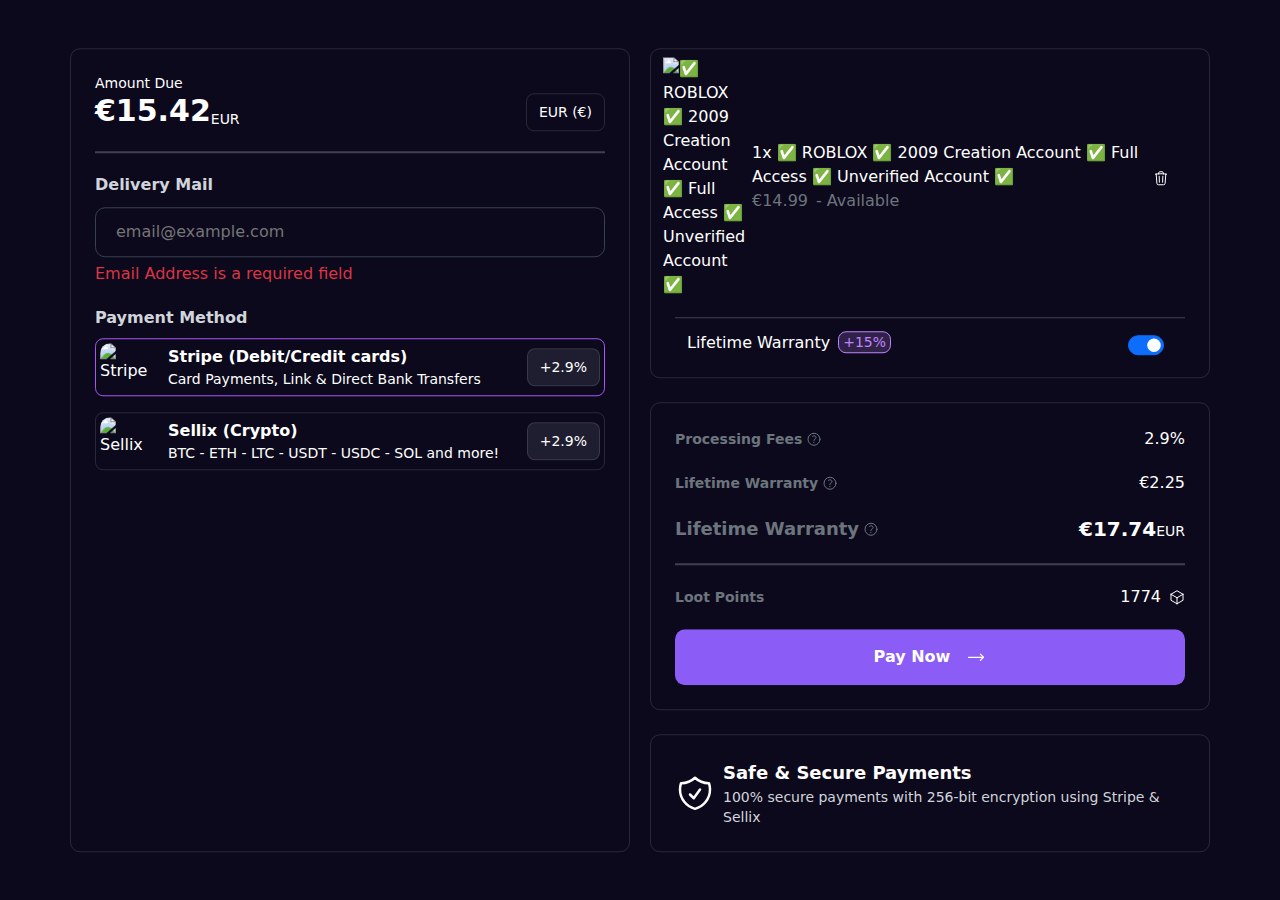
==== checkout.html @ 3decb393 "checkout page" ====
<!DOCTYPE html>
<html lang="en">
  <head>
    <meta charset="UTF-8">
    <meta name="viewport" content="width=device-width, initial-scale=1.0">
    <title>Checkout</title>
    <link href="https://cdn.jsdelivr.net/npm/bootstrap@5.3.3/dist/css/bootstrap.min.css" rel="stylesheet" integrity="sha384-QWTKZyjpPEjISv5WaRU9OFeRpok6YctnYmDr5pNlyT2bRjXh0JMhjY6hW+ALEwIH" crossorigin="anonymous">
    <script src="https://cdn.jsdelivr.net/npm/bootstrap@5.3.3/dist/js/bootstrap.bundle.min.js" integrity="sha384-YvpcrYf0tY3lHB60NNkmXc5s9fDVZLESaAA55NDzOxhy9GkcIdslK1eN7N6jIeHz" crossorigin="anonymous"></script>
    <script src="https://cdnjs.cloudflare.com/ajax/libs/iconify/2.0.0/iconify.min.js" integrity="sha512-lYMiwcB608+RcqJmP93CMe7b4i9G9QK1RbixsNu4PzMRJMsqr/bUrkXUuFzCNsRUo3IXNUr5hz98lINURv5CNA==" crossorigin="anonymous" referrerpolicy="no-referrer"></script>
    <link rel="stylesheet" href="./styles/common.css"></head>
    <link rel="stylesheet" href="./styles/checkout.css"></head>
  </head>
  <body>
    <div class="checkout-page container">
        <div class="row gap-5">
            <div class="col d-flex">
                <div class="row gap-5 checkout-box flex-column">
                    <div class="col-12">
                     <p class="text-sm">Amount Due</p>
                     <div class="price d-flex justify-content-between">
                        <div class="d-flex text-3xl font-semibold"> <p>€15.42</p>
                         <span class="text-sm pb-0.5 align-content-end font-weight-300">EUR</span></div>
                         <div class="currency text-sm">
                             EUR (€) 
                         </div>
                     </div>
                    </div>
                     <div class="col-12">
                         <p class="line"></p>
                     </div>
                     <div class="col-12">
                         <label for="" class="text-base font-semibold text-gray-300">
                             Delivery Mail
                         </label>
                         <input type="email" class="form-input" placeholder="email@example.com">
                         <div class="text-danger">Email Address is a required field</div>
                     </div>
                     <div class="col-12 payment-form">
                        <label for="" class="text-base font-semibold text-gray-300">Payment Method</label>
                        <label for="stripe" class="cursor-pointer w-100">
                           <input type="radio" name="payment-box-radio" id="stripe" hidden checked="checked" >
                           <div class="payment-box  d-flex align-items-center justify-content-between">
                              <div class="d-flex gap-5">
                                  <img alt="Stripe" data-nuxt-img="" srcset="https://images.1v9.gg/stripe_payments.webp 1x, https://images.1v9.gg/stripe_payments.webp 2x" class="h-12 w-12 rounded-20" src="https://images.1v9.gg/stripe_payments.webp">
                               <div class="d-flex flex-column justify-content-center">
                                   <p class="font-semibold"> Stripe  (Debit/Credit cards) </p>
                                   <p class="text-sm"> Card Payments, Link & Direct Bank Transfers </p>
                               </div>
                              </div>
                               <div class="currency text-sm">
                                   +2.9% 
                               </div>
                           </div>
                       </label>
                       <label for="sellix"class="cursor-pointer w-100">
                          <input type="radio" name="payment-box-radio" id="sellix" hidden>
                          <div class="payment-box  d-flex align-items-center justify-content-between">
                             <div class="d-flex gap-5">
                              <img alt="Sellix" data-nuxt-img="" srcset="https://images.1v9.gg/sellix_payments.webp 1x, https://images.1v9.gg/sellix_payments.webp 2x" class="h-12 w-12 rounded-20 opacity-70" src="https://images.1v9.gg/sellix_payments.webp">
                              <div class="d-flex flex-column justify-content-center">
                                  <p class="font-semibold"> Sellix
                                      (Crypto) </p>
                                  <p class="text-sm"> BTC - ETH - LTC - USDT - USDC - SOL and more! </p>
                              </div>
                             </div>
                              <div class="currency text-sm">
                                  +2.9% 
                              </div>
                          </div>
                      </label>
                     </div>
                 </div>
            </div>
            <div class="col">
                <div class="row gap-5 checkout-box mb-24 px-6 py-2">
                    <div class="col-12">
                       <div class="row align-items-center">
                        <div class="col-2"><img width="75" height="75" alt="✅ ROBLOX ✅ 2009 Creation Account ✅ Full Access ✅ Unverified Account ✅" data-nuxt-img="" srcset="https://images.1v9.gg/cs21-5d3a78be731f.webp 1x, https://images.1v9.gg/cs21-5d3a78be731f.webp 2x" src="https://images.1v9.gg/cs21-5d3a78be731f.webp"></div>
                        <div class="col-9">  
                            <div class="">
                                <p>1x ✅ ROBLOX ✅ 2009 Creation Account ✅ Full Access ✅ Unverified Account ✅</p>
                                <p class="d-flex gap-2 text-md text-secondary">€14.99 <span>- Available</span></p>
                                
                            </div>
                        </div>
                        <div class="col-1"><svg xmlns="http://www.w3.org/2000/svg" fill="none" viewBox="0 0 24 24" stroke-width="1.5" stroke="currentColor" aria-hidden="true" data-slot="icon" class="w-4 hover:text-red-500 cursor-pointer"><path stroke-linecap="round" stroke-linejoin="round" d="m14.74 9-.346 9m-4.788 0L9.26 9m9.968-3.21c.342.052.682.107 1.022.166m-1.022-.165L18.16 19.673a2.25 2.25 0 0 1-2.244 2.077H8.084a2.25 2.25 0 0 1-2.244-2.077L4.772 5.79m14.456 0a48.108 48.108 0 0 0-3.478-.397m-12 .562c.34-.059.68-.114 1.022-.165m0 0a48.11 48.11 0 0 1 3.478-.397m7.5 0v-.916c0-1.18-.91-2.164-2.09-2.201a51.964 51.964 0 0 0-3.32 0c-1.18.037-2.09 1.022-2.09 2.201v.916m7.5 0a48.667 48.667 0 0 0-7.5 0"></path></svg></div>
                       </div>
                    </div>
                    <div class="col-12">
                        <div class="d-flex justify-content-between align-items-center box-product-detail">
                            <div class="d-flex gap-2"><p>Lifetime Warranty</p>
                                <div class="box-sale">+15%</div></div>
                            <div class="form-check form-switch">
                                <input class="form-check-input" type="checkbox" role="switch" id="flexSwitchCheckChecked" checked>
                                <label class="form-check-label" for="flexSwitchCheckChecked"></label>
                              </div>
                        </div>
                    </div>
                    
                </div>
                <div class="row gap-5 checkout-box mb-24">
                    <div class="col-12 d-flex justify-content-between">
                        <p class="d-flex gap-1 align-items-center text-sm text-secondary font-semibold">Processing Fees 
                            <svg xmlns="http://www.w3.org/2000/svg" fill="none" viewBox="0 0 24 24" stroke-width="1.5" stroke="currentColor" aria-hidden="true" data-slot="icon" class="w-4 h-4 text-gray-500 hover:text-purple-400 v-popper--has-tooltip"><path stroke-linecap="round" stroke-linejoin="round" d="M9.879 7.519c1.171-1.025 3.071-1.025 4.242 0 1.172 1.025 1.172 2.687 0 3.712-.203.179-.43.326-.67.442-.745.361-1.45.999-1.45 1.827v.75M21 12a9 9 0 1 1-18 0 9 9 0 0 1 18 0Zm-9 5.25h.008v.008H12v-.008Z"></path></svg>
                        </p>
                        <p> 2.9% </p>
                    </div>
                    <div class="col-12 d-flex justify-content-between">
                        <p class="d-flex gap-1 align-items-center text-sm text-secondary font-semibold">Lifetime Warranty 
                            <svg xmlns="http://www.w3.org/2000/svg" fill="none" viewBox="0 0 24 24" stroke-width="1.5" stroke="currentColor" aria-hidden="true" data-slot="icon" class="w-4 h-4 text-gray-500 hover:text-purple-400 v-popper--has-tooltip"><path stroke-linecap="round" stroke-linejoin="round" d="M9.879 7.519c1.171-1.025 3.071-1.025 4.242 0 1.172 1.025 1.172 2.687 0 3.712-.203.179-.43.326-.67.442-.745.361-1.45.999-1.45 1.827v.75M21 12a9 9 0 1 1-18 0 9 9 0 0 1 18 0Zm-9 5.25h.008v.008H12v-.008Z"></path></svg>
                        </p>
                        <p> €2.25 </p>
                    </div>
                    <div class="col-12 d-flex justify-content-between">
                        <p class="d-flex gap-1 align-items-center text-lg text-secondary font-semibold">Lifetime Warranty 
                            <svg xmlns="http://www.w3.org/2000/svg" fill="none" viewBox="0 0 24 24" stroke-width="1.5" stroke="currentColor" aria-hidden="true" data-slot="icon" class="w-4 h-4 text-gray-500 hover:text-purple-400 v-popper--has-tooltip"><path stroke-linecap="round" stroke-linejoin="round" d="M9.879 7.519c1.171-1.025 3.071-1.025 4.242 0 1.172 1.025 1.172 2.687 0 3.712-.203.179-.43.326-.67.442-.745.361-1.45.999-1.45 1.827v.75M21 12a9 9 0 1 1-18 0 9 9 0 0 1 18 0Zm-9 5.25h.008v.008H12v-.008Z"></path></svg>
                        </p>
                        <div class="d-flex">
                            <p class="text-xl font-semibold">€17.74</p><span class="font-light text-sm align-content-end pb-0.5">EUR</span>
                        </div>
                    </div>
                    <div class="line"></div>
                    <div class="col-12 d-flex justify-content-between">
                        <p class="d-flex gap-1 align-items-center text-sm text-secondary font-semibold">Loot Points</p>
                        <p class="d-flex align-items-center gap-2"> 1774 
                            <svg xmlns="http://www.w3.org/2000/svg" fill="none" viewBox="0 0 24 24" stroke-width="1.5" stroke="currentColor" aria-hidden="true" data-slot="icon" class="w-4 h-4 text-purple-400"><path stroke-linecap="round" stroke-linejoin="round" d="m21 7.5-9-5.25L3 7.5m18 0-9 5.25m9-5.25v9l-9 5.25M3 7.5l9 5.25M3 7.5v9l9 5.25m0-9v9"></path></svg>
                         </p>
                    </div>
                    <div class="col-12">
                        <button class="btn button-pay w-100 d-flex gap-3 justify-content-center align-items-center" type="button">Pay Now <span><svg xmlns="http://www.w3.org/2000/svg" fill="none" viewBox="0 0 24 24" stroke-width="1.5" stroke="currentColor" aria-hidden="true" data-slot="icon" class="w-5 wobble"><path stroke-linecap="round" stroke-linejoin="round" d="M17.25 8.25 21 12m0 0-3.75 3.75M21 12H3"></path></svg></span></button>
                    </div>
                </div>
                <div class="row checkout-box">
                    <div class="col-12 d-flex align-items-center gap-2">
                        <div>
                            <svg xmlns="http://www.w3.org/2000/svg" fill="none" viewBox="0 0 24 24" stroke-width="1.5" stroke="currentColor" aria-hidden="true" data-slot="icon" class="w-10 h-10 text-purple-300"><path stroke-linecap="round" stroke-linejoin="round" d="M9 12.75 11.25 15 15 9.75m-3-7.036A11.959 11.959 0 0 1 3.598 6 11.99 11.99 0 0 0 3 9.749c0 5.592 3.824 10.29 9 11.623 5.176-1.332 9-6.03 9-11.622 0-1.31-.21-2.571-.598-3.751h-.152c-3.196 0-6.1-1.248-8.25-3.285Z"></path></svg>
                        </div>
                        <div>
                            <div class="text-lg font-semibold">Safe & Secure Payments</div>
                            <p class="text-gray-300 text-sm">100% secure payments with 256-bit encryption using Stripe & Sellix</p>
                        </div>
                    </div>
                </div>
            </div>
        </div>
    </div>
  </body>
</html>
---- styles/common.css ----
.shadow-xl {
  box-shadow: (0 0 #0000) (0 0 #0000)
    (0 20px 25px -5px #0000001a, 0 8px 10px -6px #0000001a);
}
.bg-card {
  background-color: rgb(16 13 31);
}
body {
  color: white;
  background-color: #0c091c;
}
.container {
  width: 1280px;
  margin: auto;
}
.w-5 {
  width: 1.25rem;
}
.w-8 {
  width: 2rem;
}
.h-8 {
  height: 2rem;
}
.pb-0\.5 {
  padding-bottom: 0.125rem;
}

.px-6 {
  padding-left: 1.5rem;
  padding-right: 1.5rem;
}
.px-10 {
  padding-left: 2.5rem;
  padding-right: 2.5rem;
}
.px-4 {
  padding-left: 1rem;
  padding-right: 1rem;
}
.py-2 {
  padding-bottom: 0.5rem;
  padding-top: 0.5rem;
}
.py-3 {
  padding-bottom: 0.75rem;
  padding-top: 0.75rem;
}
.mb-24 {
  margin-bottom: 24px;
}
.gap-10 {
  gap: 2.5rem;
}
a {
  color: inherit;
  text-decoration: inherit;
}
ul {
  list-style-type: none;
  margin-bottom: 0;
}
p {
  margin-bottom: 0;
}
.rounded-20 {
  border-radius: 10px;
}
.gap-2 {
  gap: 0.5rem;
}
---- styles/checkout.css ----
div[class^="col-"] {
  padding: 0;
}
.text-sm {
  font-size: 0.875rem;
  line-height: 1.25rem;
}
.text-lg {
  font-size: 1.125rem;
  line-height: 1.75rem;
}
.text-xl {
  font-size: 1.25rem;
  line-height: 1.75rem;
}
.text-3xl {
  font-size: 1.875rem;
  line-height: 2.25rem;
}
.font-semibold {
  font-weight: 600;
}
.checkout-page {
  font-size: 16px;
  position: absolute;
  top: 50%;
  left: 50%;
  transform: translate(-50%, -50%);
}
.checkout-page .checkout-box {
  border: 1px solid #d1d5db26;
  padding: 1.5rem;
  border-radius: 10px;
}
.font-weight-300 {
  font-weight: 300;
}
.text-gray-300 {
  --tw-text-opacity: 1;
  color: rgb(209 213 219 / var(--tw-text-opacity));
}
.checkout-page .currency {
  padding: 0.5rem 0.75rem;
  border: 1px solid #d1d5db26;
  border-radius: 0.5rem;
  width: fit-content;
  height: fit-content;
  cursor: pointer;
}

.checkout-page .currency:hover {
  background-color: #6b728033;
}
.line {
  background-color: #e5e7eb40;
  width: 100%;
  height: 0.125rem;
}
.gap-5 {
  gap: 20px !important;
}
.form-input {
  color: #fff;
  width: 100%;
  padding: 0.75rem;
  padding-left: 1.25rem;
  background-color: rgb(16 13 31 / var(--tw-bg-opacity));
  border: 1px solid rgb(55 65 81 / var(--tw-border-opacity));
  --tw-border-opacity: 1;
  border-radius: 10px;
  margin: 10px 0 5px;
  outline: none;
}
.form-input:focus-visible {
  border-color: rgb(168 85 247);
}
.text-red-600 {
  color: red;
}
.w-12 {
  width: 3rem;
}
.h-12 {
  height: 3rem;
}
.w-10 {
  width: 2.5rem;
}
.h-10 {
  height: 2.5rem;
}
.w-4 {
  width: 1rem;
}
.h-4 {
  height: 1rem;
}
.rounded-20 {
  border-radius: 10px;
}
.payment-form .currency {
  background-color: #6b728033;
}
.payment-box {
  border: 1px solid #d1d5db26;
  border-radius: 0.5rem;
  padding: 0.25rem;
  cursor: pointer;
  margin: 8px 0;
}
.payment-form input:checked + .payment-box {
  border-color: rgb(168 85 247);
}
.box-sale {
  color: rgb(192 132 252);
  border: 1px solid rgb(192 132 252);
  font-size: 0.875rem;
  line-height: 1.25rem;
  padding-left: 0.25rem;
  padding-right: 0.25rem;
  border-radius: 0.5rem;
  background-color: #c084fc33;
  height: 22px;
}
.box-product-detail {
  border-top: 1px solid #e5e7eb40;
  padding: 0.75rem;
}
.box-product-detail .form-check .form-check-input {
  font-size: 18px;
  height: 20px;
}
.checkout-box .button-pay {
  font-weight: 700;
  background-color: #8b5cf6;
  border-radius: 10px;
  height: 56px;
  color: #fff;
  transition-duration: 0.2s;
}
.checkout-box .button-pay:hover {
  background-color: rgb(124 58 237);
}
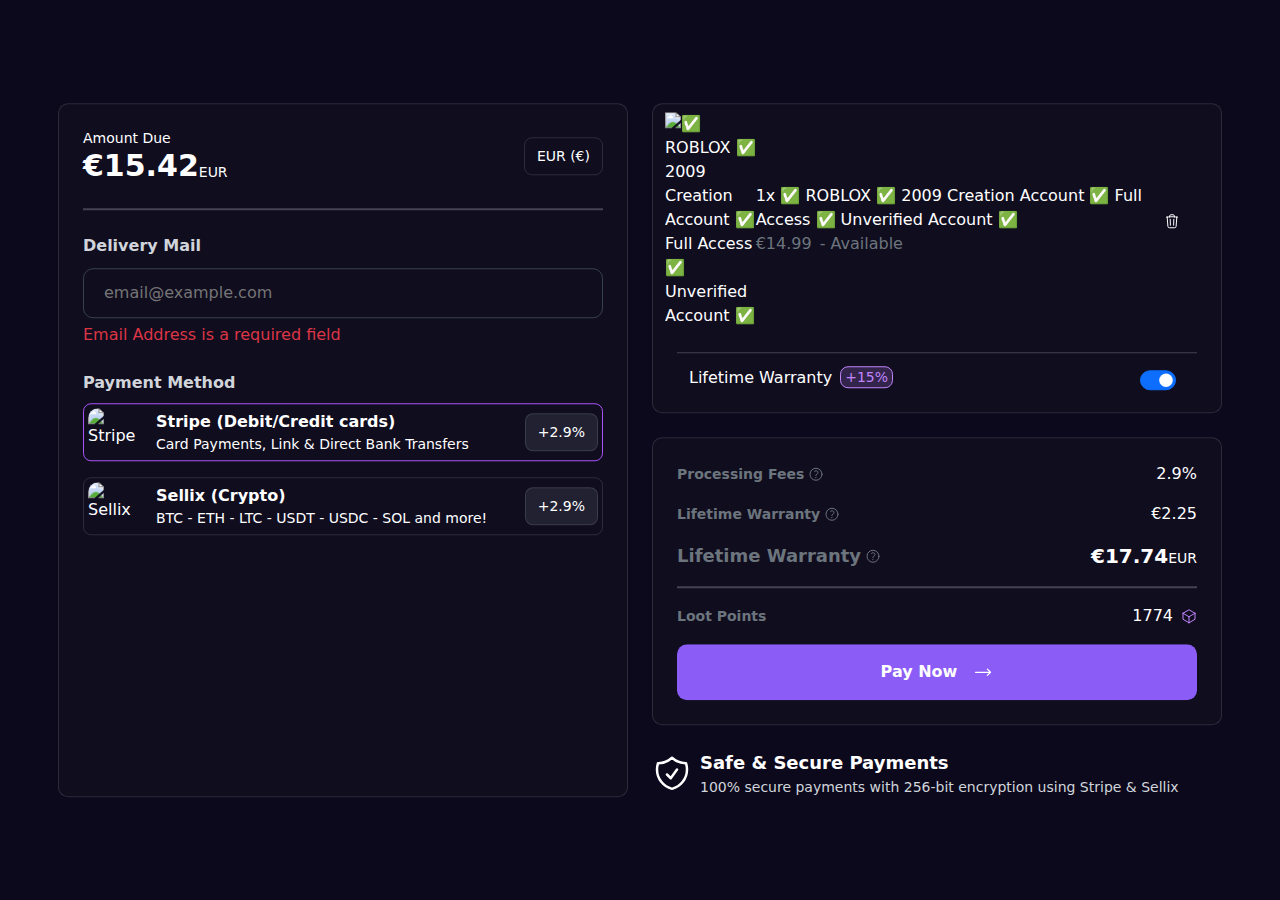
==== commit 53072b77: "check detail" ====
--- a/checkout.html
+++ b/checkout.html
@@ -1,148 +1,212 @@
 <!DOCTYPE html>
 <html lang="en">
-  <head>
+
+<head>
     <meta charset="UTF-8">
     <meta name="viewport" content="width=device-width, initial-scale=1.0">
     <title>Checkout</title>
-    <link href="https://cdn.jsdelivr.net/npm/bootstrap@5.3.3/dist/css/bootstrap.min.css" rel="stylesheet" integrity="sha384-QWTKZyjpPEjISv5WaRU9OFeRpok6YctnYmDr5pNlyT2bRjXh0JMhjY6hW+ALEwIH" crossorigin="anonymous">
-    <script src="https://cdn.jsdelivr.net/npm/bootstrap@5.3.3/dist/js/bootstrap.bundle.min.js" integrity="sha384-YvpcrYf0tY3lHB60NNkmXc5s9fDVZLESaAA55NDzOxhy9GkcIdslK1eN7N6jIeHz" crossorigin="anonymous"></script>
-    <script src="https://cdnjs.cloudflare.com/ajax/libs/iconify/2.0.0/iconify.min.js" integrity="sha512-lYMiwcB608+RcqJmP93CMe7b4i9G9QK1RbixsNu4PzMRJMsqr/bUrkXUuFzCNsRUo3IXNUr5hz98lINURv5CNA==" crossorigin="anonymous" referrerpolicy="no-referrer"></script>
-    <link rel="stylesheet" href="./styles/common.css"></head>
-    <link rel="stylesheet" href="./styles/checkout.css"></head>
-  </head>
-  <body>
+    <link href="https://cdn.jsdelivr.net/npm/bootstrap@5.3.3/dist/css/bootstrap.min.css" rel="stylesheet"
+        integrity="sha384-QWTKZyjpPEjISv5WaRU9OFeRpok6YctnYmDr5pNlyT2bRjXh0JMhjY6hW+ALEwIH" crossorigin="anonymous">
+    <script src="https://cdn.jsdelivr.net/npm/bootstrap@5.3.3/dist/js/bootstrap.bundle.min.js"
+        integrity="sha384-YvpcrYf0tY3lHB60NNkmXc5s9fDVZLESaAA55NDzOxhy9GkcIdslK1eN7N6jIeHz"
+        crossorigin="anonymous"></script>
+    <script src="https://cdnjs.cloudflare.com/ajax/libs/iconify/2.0.0/iconify.min.js"
+        integrity="sha512-lYMiwcB608+RcqJmP93CMe7b4i9G9QK1RbixsNu4PzMRJMsqr/bUrkXUuFzCNsRUo3IXNUr5hz98lINURv5CNA=="
+        crossorigin="anonymous" referrerpolicy="no-referrer"></script>
+    <link rel="stylesheet" href="./styles/common.css">
+    <link rel="stylesheet" href="./styles/checkout.css">
+</head>
+
+<body>
     <div class="checkout-page container">
-        <div class="row gap-5">
-            <div class="col d-flex">
-                <div class="row gap-5 checkout-box flex-column">
-                    <div class="col-12">
-                     <p class="text-sm">Amount Due</p>
-                     <div class="price d-flex justify-content-between">
-                        <div class="d-flex text-3xl font-semibold"> <p>€15.42</p>
-                         <span class="text-sm pb-0.5 align-content-end font-weight-300">EUR</span></div>
-                         <div class="currency text-sm">
-                             EUR (€) 
-                         </div>
-                     </div>
-                    </div>
-                     <div class="col-12">
-                         <p class="line"></p>
-                     </div>
-                     <div class="col-12">
-                         <label for="" class="text-base font-semibold text-gray-300">
-                             Delivery Mail
-                         </label>
-                         <input type="email" class="form-input" placeholder="email@example.com">
-                         <div class="text-danger">Email Address is a required field</div>
-                     </div>
-                     <div class="col-12 payment-form">
+        <div class="row">
+            <div class="col-md col-12 box box1 custom-gap d-flex">
+                <div class="border-box flex-column">
+                    <div class="d-flex justify-content-between align-items-center">
+                        <div class="">
+                            <p class="text-sm">Amount Due</p>
+                            <div class="price d-flex justify-content-between">
+                                <div class="d-flex text-3xl font-semibold">
+                                    <p>€15.42</p>
+                                    <span class="text-sm pb-0.5 align-content-end font-weight-300">EUR</span>
+                                </div>
+                            </div>
+                        </div>
+                        <div class="currency text-sm">
+                            EUR (€)
+                        </div>
+                    </div>
+                    <p class="line my-4"></p>
+                    <div class="mb-4">
+                        <label for="" class="text-base font-semibold text-gray-300">
+                            Delivery Mail
+                        </label>
+                        <input type="email" class="form-input" placeholder="email@example.com">
+                        <div class="text-danger">Email Address is a required field</div>
+                    </div>
+                    <div class=" payment-form">
                         <label for="" class="text-base font-semibold text-gray-300">Payment Method</label>
                         <label for="stripe" class="cursor-pointer w-100">
-                           <input type="radio" name="payment-box-radio" id="stripe" hidden checked="checked" >
-                           <div class="payment-box  d-flex align-items-center justify-content-between">
-                              <div class="d-flex gap-5">
-                                  <img alt="Stripe" data-nuxt-img="" srcset="https://images.1v9.gg/stripe_payments.webp 1x, https://images.1v9.gg/stripe_payments.webp 2x" class="h-12 w-12 rounded-20" src="https://images.1v9.gg/stripe_payments.webp">
-                               <div class="d-flex flex-column justify-content-center">
-                                   <p class="font-semibold"> Stripe  (Debit/Credit cards) </p>
-                                   <p class="text-sm"> Card Payments, Link & Direct Bank Transfers </p>
-                               </div>
-                              </div>
-                               <div class="currency text-sm">
-                                   +2.9% 
-                               </div>
-                           </div>
-                       </label>
-                       <label for="sellix"class="cursor-pointer w-100">
-                          <input type="radio" name="payment-box-radio" id="sellix" hidden>
-                          <div class="payment-box  d-flex align-items-center justify-content-between">
-                             <div class="d-flex gap-5">
-                              <img alt="Sellix" data-nuxt-img="" srcset="https://images.1v9.gg/sellix_payments.webp 1x, https://images.1v9.gg/sellix_payments.webp 2x" class="h-12 w-12 rounded-20 opacity-70" src="https://images.1v9.gg/sellix_payments.webp">
-                              <div class="d-flex flex-column justify-content-center">
-                                  <p class="font-semibold"> Sellix
-                                      (Crypto) </p>
-                                  <p class="text-sm"> BTC - ETH - LTC - USDT - USDC - SOL and more! </p>
-                              </div>
-                             </div>
-                              <div class="currency text-sm">
-                                  +2.9% 
-                              </div>
-                          </div>
-                      </label>
-                     </div>
-                 </div>
+                            <input type="radio" name="payment-box-radio" id="stripe" hidden checked="checked">
+                            <div class="payment-box  d-flex align-items-center justify-content-between">
+                                <div class="d-flex gap-5">
+                                    <img alt="Stripe" data-nuxt-img=""
+                                        srcset="https://images.1v9.gg/stripe_payments.webp 1x, https://images.1v9.gg/stripe_payments.webp 2x"
+                                        class="h-12 w-12 rounded-20" src="https://images.1v9.gg/stripe_payments.webp">
+                                    <div class="d-flex flex-column justify-content-center">
+                                        <p class="font-semibold"> Stripe (Debit/Credit cards) </p>
+                                        <p class="text-sm"> Card Payments, Link & Direct Bank Transfers </p>
+                                    </div>
+                                </div>
+                                <div class="currency text-sm">
+                                    +2.9%
+                                </div>
+                            </div>
+                        </label>
+                        <label for="sellix" class="cursor-pointer w-100">
+                            <input type="radio" name="payment-box-radio" id="sellix" hidden>
+                            <div class="payment-box  d-flex align-items-center justify-content-between">
+                                <div class="d-flex gap-5">
+                                    <img alt="Sellix" data-nuxt-img=""
+                                        srcset="https://images.1v9.gg/sellix_payments.webp 1x, https://images.1v9.gg/sellix_payments.webp 2x"
+                                        class="h-12 w-12 rounded-20 opacity-70"
+                                        src="https://images.1v9.gg/sellix_payments.webp">
+                                    <div class="d-flex flex-column justify-content-center">
+                                        <p class="font-semibold"> Sellix
+                                            (Crypto) </p>
+                                        <p class="text-sm"> BTC - ETH - LTC - USDT - USDC - SOL and more! </p>
+                                    </div>
+                                </div>
+                                <div class="currency text-sm">
+                                    +2.9%
+                                </div>
+                            </div>
+                        </label>
+                    </div>
+                </div>
             </div>
-            <div class="col">
-                <div class="row gap-5 checkout-box mb-24 px-6 py-2">
-                    <div class="col-12">
-                       <div class="row align-items-center">
-                        <div class="col-2"><img width="75" height="75" alt="✅ ROBLOX ✅ 2009 Creation Account ✅ Full Access ✅ Unverified Account ✅" data-nuxt-img="" srcset="https://images.1v9.gg/cs21-5d3a78be731f.webp 1x, https://images.1v9.gg/cs21-5d3a78be731f.webp 2x" src="https://images.1v9.gg/cs21-5d3a78be731f.webp"></div>
-                        <div class="col-9">  
+            <div class="col-md col-12 box box1">
+                <div class=" border-box mb-24 px-6 py-2">
+                    <div class="row align-items-center mb-4">
+                        <div class="col-2"><img width="75" height="75"
+                                alt="✅ ROBLOX ✅ 2009 Creation Account ✅ Full Access ✅ Unverified Account ✅"
+                                data-nuxt-img=""
+                                srcset="https://images.1v9.gg/cs21-5d3a78be731f.webp 1x, https://images.1v9.gg/cs21-5d3a78be731f.webp 2x"
+                                src="https://images.1v9.gg/cs21-5d3a78be731f.webp"></div>
+                        <div class="col-9">
                             <div class="">
                                 <p>1x ✅ ROBLOX ✅ 2009 Creation Account ✅ Full Access ✅ Unverified Account ✅</p>
                                 <p class="d-flex gap-2 text-md text-secondary">€14.99 <span>- Available</span></p>
-                                
-                            </div>
-                        </div>
-                        <div class="col-1"><svg xmlns="http://www.w3.org/2000/svg" fill="none" viewBox="0 0 24 24" stroke-width="1.5" stroke="currentColor" aria-hidden="true" data-slot="icon" class="w-4 hover:text-red-500 cursor-pointer"><path stroke-linecap="round" stroke-linejoin="round" d="m14.74 9-.346 9m-4.788 0L9.26 9m9.968-3.21c.342.052.682.107 1.022.166m-1.022-.165L18.16 19.673a2.25 2.25 0 0 1-2.244 2.077H8.084a2.25 2.25 0 0 1-2.244-2.077L4.772 5.79m14.456 0a48.108 48.108 0 0 0-3.478-.397m-12 .562c.34-.059.68-.114 1.022-.165m0 0a48.11 48.11 0 0 1 3.478-.397m7.5 0v-.916c0-1.18-.91-2.164-2.09-2.201a51.964 51.964 0 0 0-3.32 0c-1.18.037-2.09 1.022-2.09 2.201v.916m7.5 0a48.667 48.667 0 0 0-7.5 0"></path></svg></div>
-                       </div>
-                    </div>
-                    <div class="col-12">
-                        <div class="d-flex justify-content-between align-items-center box-product-detail">
-                            <div class="d-flex gap-2"><p>Lifetime Warranty</p>
-                                <div class="box-sale">+15%</div></div>
-                            <div class="form-check form-switch">
-                                <input class="form-check-input" type="checkbox" role="switch" id="flexSwitchCheckChecked" checked>
-                                <label class="form-check-label" for="flexSwitchCheckChecked"></label>
-                              </div>
-                        </div>
-                    </div>
-                    
-                </div>
-                <div class="row gap-5 checkout-box mb-24">
-                    <div class="col-12 d-flex justify-content-between">
-                        <p class="d-flex gap-1 align-items-center text-sm text-secondary font-semibold">Processing Fees 
-                            <svg xmlns="http://www.w3.org/2000/svg" fill="none" viewBox="0 0 24 24" stroke-width="1.5" stroke="currentColor" aria-hidden="true" data-slot="icon" class="w-4 h-4 text-gray-500 hover:text-purple-400 v-popper--has-tooltip"><path stroke-linecap="round" stroke-linejoin="round" d="M9.879 7.519c1.171-1.025 3.071-1.025 4.242 0 1.172 1.025 1.172 2.687 0 3.712-.203.179-.43.326-.67.442-.745.361-1.45.999-1.45 1.827v.75M21 12a9 9 0 1 1-18 0 9 9 0 0 1 18 0Zm-9 5.25h.008v.008H12v-.008Z"></path></svg>
+
+                            </div>
+                        </div>
+                        <div class="col-1"><svg xmlns="http://www.w3.org/2000/svg" fill="none" viewBox="0 0 24 24"
+                                stroke-width="1.5" stroke="currentColor" aria-hidden="true" data-slot="icon"
+                                class="w-4 hover:text-red-500 cursor-pointer">
+                                <path stroke-linecap="round" stroke-linejoin="round"
+                                    d="m14.74 9-.346 9m-4.788 0L9.26 9m9.968-3.21c.342.052.682.107 1.022.166m-1.022-.165L18.16 19.673a2.25 2.25 0 0 1-2.244 2.077H8.084a2.25 2.25 0 0 1-2.244-2.077L4.772 5.79m14.456 0a48.108 48.108 0 0 0-3.478-.397m-12 .562c.34-.059.68-.114 1.022-.165m0 0a48.11 48.11 0 0 1 3.478-.397m7.5 0v-.916c0-1.18-.91-2.164-2.09-2.201a51.964 51.964 0 0 0-3.32 0c-1.18.037-2.09 1.022-2.09 2.201v.916m7.5 0a48.667 48.667 0 0 0-7.5 0">
+                                </path>
+                            </svg></div>
+                    </div>
+                    <div class="d-flex justify-content-between align-items-center box-product-detail">
+                        <div class="d-flex gap-2">
+                            <p>Lifetime Warranty</p>
+                            <div class="box-sale">+15%</div>
+                        </div>
+                        <div class="form-check form-switch">
+                            <input class="form-check-input" type="checkbox" role="switch"
+                                id="flexSwitchCheckChecked" checked>
+                            <label class="form-check-label" for="flexSwitchCheckChecked"></label>
+                        </div>
+                    </div>
+
+                </div>
+                <div class=" border-box mb-24">
+                    <div class=" d-flex justify-content-between mb-3">
+                        <p class="d-flex gap-1 align-items-center text-sm text-secondary font-semibold">Processing Fees
+                            <svg xmlns="http://www.w3.org/2000/svg" fill="none" viewBox="0 0 24 24" stroke-width="1.5"
+                                stroke="currentColor" aria-hidden="true" data-slot="icon"
+                                class="w-4 h-4 text-gray-500 hover:text-purple-400 v-popper--has-tooltip">
+                                <path stroke-linecap="round" stroke-linejoin="round"
+                                    d="M9.879 7.519c1.171-1.025 3.071-1.025 4.242 0 1.172 1.025 1.172 2.687 0 3.712-.203.179-.43.326-.67.442-.745.361-1.45.999-1.45 1.827v.75M21 12a9 9 0 1 1-18 0 9 9 0 0 1 18 0Zm-9 5.25h.008v.008H12v-.008Z">
+                                </path>
+                            </svg>
                         </p>
                         <p> 2.9% </p>
                     </div>
-                    <div class="col-12 d-flex justify-content-between">
-                        <p class="d-flex gap-1 align-items-center text-sm text-secondary font-semibold">Lifetime Warranty 
-                            <svg xmlns="http://www.w3.org/2000/svg" fill="none" viewBox="0 0 24 24" stroke-width="1.5" stroke="currentColor" aria-hidden="true" data-slot="icon" class="w-4 h-4 text-gray-500 hover:text-purple-400 v-popper--has-tooltip"><path stroke-linecap="round" stroke-linejoin="round" d="M9.879 7.519c1.171-1.025 3.071-1.025 4.242 0 1.172 1.025 1.172 2.687 0 3.712-.203.179-.43.326-.67.442-.745.361-1.45.999-1.45 1.827v.75M21 12a9 9 0 1 1-18 0 9 9 0 0 1 18 0Zm-9 5.25h.008v.008H12v-.008Z"></path></svg>
+                    <div class=" d-flex justify-content-between mb-3">
+                        <p class="d-flex gap-1 align-items-center text-sm text-secondary font-semibold">Lifetime
+                            Warranty
+                            <svg xmlns="http://www.w3.org/2000/svg" fill="none" viewBox="0 0 24 24" stroke-width="1.5"
+                                stroke="currentColor" aria-hidden="true" data-slot="icon"
+                                class="w-4 h-4 text-gray-500 hover:text-purple-400 v-popper--has-tooltip">
+                                <path stroke-linecap="round" stroke-linejoin="round"
+                                    d="M9.879 7.519c1.171-1.025 3.071-1.025 4.242 0 1.172 1.025 1.172 2.687 0 3.712-.203.179-.43.326-.67.442-.745.361-1.45.999-1.45 1.827v.75M21 12a9 9 0 1 1-18 0 9 9 0 0 1 18 0Zm-9 5.25h.008v.008H12v-.008Z">
+                                </path>
+                            </svg>
                         </p>
                         <p> €2.25 </p>
                     </div>
-                    <div class="col-12 d-flex justify-content-between">
-                        <p class="d-flex gap-1 align-items-center text-lg text-secondary font-semibold">Lifetime Warranty 
-                            <svg xmlns="http://www.w3.org/2000/svg" fill="none" viewBox="0 0 24 24" stroke-width="1.5" stroke="currentColor" aria-hidden="true" data-slot="icon" class="w-4 h-4 text-gray-500 hover:text-purple-400 v-popper--has-tooltip"><path stroke-linecap="round" stroke-linejoin="round" d="M9.879 7.519c1.171-1.025 3.071-1.025 4.242 0 1.172 1.025 1.172 2.687 0 3.712-.203.179-.43.326-.67.442-.745.361-1.45.999-1.45 1.827v.75M21 12a9 9 0 1 1-18 0 9 9 0 0 1 18 0Zm-9 5.25h.008v.008H12v-.008Z"></path></svg>
+                    <div class=" d-flex justify-content-between mb-3">
+                        <p class="d-flex gap-1 align-items-center text-lg text-secondary font-semibold">Lifetime
+                            Warranty
+                            <svg xmlns="http://www.w3.org/2000/svg" fill="none" viewBox="0 0 24 24" stroke-width="1.5"
+                                stroke="currentColor" aria-hidden="true" data-slot="icon"
+                                class="w-4 h-4 text-gray-500 hover:text-purple-400 v-popper--has-tooltip">
+                                <path stroke-linecap="round" stroke-linejoin="round"
+                                    d="M9.879 7.519c1.171-1.025 3.071-1.025 4.242 0 1.172 1.025 1.172 2.687 0 3.712-.203.179-.43.326-.67.442-.745.361-1.45.999-1.45 1.827v.75M21 12a9 9 0 1 1-18 0 9 9 0 0 1 18 0Zm-9 5.25h.008v.008H12v-.008Z">
+                                </path>
+                            </svg>
                         </p>
                         <div class="d-flex">
-                            <p class="text-xl font-semibold">€17.74</p><span class="font-light text-sm align-content-end pb-0.5">EUR</span>
+                            <p class="text-xl font-semibold">€17.74</p><span
+                                class="font-light text-sm align-content-end pb-0.5">EUR</span>
                         </div>
                     </div>
                     <div class="line"></div>
-                    <div class="col-12 d-flex justify-content-between">
+                    <div class=" d-flex justify-content-between my-3">
                         <p class="d-flex gap-1 align-items-center text-sm text-secondary font-semibold">Loot Points</p>
-                        <p class="d-flex align-items-center gap-2"> 1774 
-                            <svg xmlns="http://www.w3.org/2000/svg" fill="none" viewBox="0 0 24 24" stroke-width="1.5" stroke="currentColor" aria-hidden="true" data-slot="icon" class="w-4 h-4 text-purple-400"><path stroke-linecap="round" stroke-linejoin="round" d="m21 7.5-9-5.25L3 7.5m18 0-9 5.25m9-5.25v9l-9 5.25M3 7.5l9 5.25M3 7.5v9l9 5.25m0-9v9"></path></svg>
-                         </p>
-                    </div>
-                    <div class="col-12">
-                        <button class="btn button-pay w-100 d-flex gap-3 justify-content-center align-items-center" type="button">Pay Now <span><svg xmlns="http://www.w3.org/2000/svg" fill="none" viewBox="0 0 24 24" stroke-width="1.5" stroke="currentColor" aria-hidden="true" data-slot="icon" class="w-5 wobble"><path stroke-linecap="round" stroke-linejoin="round" d="M17.25 8.25 21 12m0 0-3.75 3.75M21 12H3"></path></svg></span></button>
-                    </div>
-                </div>
-                <div class="row checkout-box">
-                    <div class="col-12 d-flex align-items-center gap-2">
+                        <p class="d-flex align-items-center gap-2"> 1774
+                            <svg xmlns="http://www.w3.org/2000/svg" fill="none" viewBox="0 0 24 24" stroke-width="1.5"
+                                stroke="currentColor" aria-hidden="true" data-slot="icon"
+                                class="w-4 h-4 text-purple-400">
+                                <path stroke-linecap="round" stroke-linejoin="round"
+                                    d="m21 7.5-9-5.25L3 7.5m18 0-9 5.25m9-5.25v9l-9 5.25M3 7.5l9 5.25M3 7.5v9l9 5.25m0-9v9">
+                                </path>
+                            </svg>
+                        </p>
+                    </div>
+                    <div class="">
+                        <button class="btn button-pay w-100 d-flex gap-3 justify-content-center align-items-center"
+                            type="button">Pay Now <span><svg xmlns="http://www.w3.org/2000/svg" fill="none"
+                                    viewBox="0 0 24 24" stroke-width="1.5" stroke="currentColor" aria-hidden="true"
+                                    data-slot="icon" class="w-5 wobble">
+                                    <path stroke-linecap="round" stroke-linejoin="round"
+                                        d="M17.25 8.25 21 12m0 0-3.75 3.75M21 12H3"></path>
+                                </svg></span></button>
+                    </div>
+                </div>
+                <div class="boder-box">
+                    <div class=" d-flex align-items-center gap-2">
                         <div>
-                            <svg xmlns="http://www.w3.org/2000/svg" fill="none" viewBox="0 0 24 24" stroke-width="1.5" stroke="currentColor" aria-hidden="true" data-slot="icon" class="w-10 h-10 text-purple-300"><path stroke-linecap="round" stroke-linejoin="round" d="M9 12.75 11.25 15 15 9.75m-3-7.036A11.959 11.959 0 0 1 3.598 6 11.99 11.99 0 0 0 3 9.749c0 5.592 3.824 10.29 9 11.623 5.176-1.332 9-6.03 9-11.622 0-1.31-.21-2.571-.598-3.751h-.152c-3.196 0-6.1-1.248-8.25-3.285Z"></path></svg>
+                            <svg xmlns="http://www.w3.org/2000/svg" fill="none" viewBox="0 0 24 24" stroke-width="1.5"
+                                stroke="currentColor" aria-hidden="true" data-slot="icon"
+                                class="w-10 h-10 text-purple-300">
+                                <path stroke-linecap="round" stroke-linejoin="round"
+                                    d="M9 12.75 11.25 15 15 9.75m-3-7.036A11.959 11.959 0 0 1 3.598 6 11.99 11.99 0 0 0 3 9.749c0 5.592 3.824 10.29 9 11.623 5.176-1.332 9-6.03 9-11.622 0-1.31-.21-2.571-.598-3.751h-.152c-3.196 0-6.1-1.248-8.25-3.285Z">
+                                </path>
+                            </svg>
                         </div>
                         <div>
                             <div class="text-lg font-semibold">Safe & Secure Payments</div>
-                            <p class="text-gray-300 text-sm">100% secure payments with 256-bit encryption using Stripe & Sellix</p>
+                            <p class="text-gray-300 text-sm">100% secure payments with 256-bit encryption using Stripe &
+                                Sellix</p>
                         </div>
                     </div>
                 </div>
             </div>
         </div>
     </div>
-  </body>
-</html>
+</body>
+
+</html>--- a/styles/common.css
+++ b/styles/common.css
@@ -1,71 +1,303 @@
 .shadow-xl {
-  box-shadow: (0 0 #0000) (0 0 #0000)
-    (0 20px 25px -5px #0000001a, 0 8px 10px -6px #0000001a);
-}
+    box-shadow: (0 0 #0000) (0 0 #0000) (0 20px 25px -5px #0000001a, 0 8px 10px -6px #0000001a);
+}
+
 .bg-card {
-  background-color: rgb(16 13 31);
-}
+    background-color: rgb(16 13 31);
+}
+
 body {
-  color: white;
-  background-color: #0c091c;
-}
+    color: white;
+    background-color: #0c091c;
+}
+
 .container {
-  width: 1280px;
-  margin: auto;
-}
+    width: 1280px;
+    margin: auto;
+    padding: 0;
+}
+
+.border-box {
+    border: 1px solid #d1d5db26;
+    padding: 1.5rem;
+    border-radius: 10px;
+    --tw-bg-opacity: 1;
+    background-color: rgb(16 13 31 / var(--tw-bg-opacity));
+}
+
 .w-5 {
-  width: 1.25rem;
-}
+    width: 1.25rem;
+}
+
+.w-6 {
+    width: 1.5rem;
+}
+
+.w-5 {
+    width: 1.25rem;
+}
+
 .w-8 {
-  width: 2rem;
-}
+    width: 2rem;
+}
+
+.w-14 {
+    width: 3.5rem;
+}
+
+.w-16 {
+    width: 4rem;
+}
+
+.w-fit {
+    width: fit-content;
+}
+
+.w-full {
+    width: 100%;
+}
+
+.h-05 {
+    height: .125rem;
+}
+
+.h-6 {
+    height: 1.5rem;
+}
+
 .h-8 {
-  height: 2rem;
-}
+    height: 2rem;
+}
+
+.h-14 {
+    height: 3.5rem;
+}
+
+.h-16 {
+    height: 4rem;
+}
+
+.h-32 {
+    height: 8rem;
+}
+
+.h-48 {
+    height: 12rem;
+}
+
+.h-full {
+    height: 100%
+}
+
+.p-2 {
+    padding: 0.5rem !important;
+}
+
+.pt-2 {
+    padding-top: 0.5rem;
+}
+
+.pt-5 {
+    padding-top: 1.25rem !important;
+}
+
+.pt-10 {
+    padding-top: 2.5rem;
+}
+
+.pt-36 {
+    padding-top: 9rem;
+}
+
+.pb-1-2 {
+    padding-bottom: .125rem;
+}
+
+.pb-4 {
+    padding-bottom: 1rem !important;
+}
+
+.pb-10 {
+    padding-bottom: 2.5rem;
+}
+
 .pb-0\.5 {
-  padding-bottom: 0.125rem;
+    padding-bottom: 0.125rem;
 }
 
 .px-6 {
-  padding-left: 1.5rem;
-  padding-right: 1.5rem;
-}
+    padding-left: 1.5rem;
+    padding-right: 1.5rem;
+}
+
+.px-4 {
+    padding-left: 1rem !important;
+    padding-right: 1rem !important;
+}
+
+.px-5 {
+    padding-left: 1.25rem !important;
+    padding-right: 1.25rem !important;
+}
+
 .px-10 {
-  padding-left: 2.5rem;
-  padding-right: 2.5rem;
-}
-.px-4 {
-  padding-left: 1rem;
-  padding-right: 1rem;
-}
+    padding-left: 2.5rem;
+    padding-right: 2.5rem;
+}
+
+.py-16 {
+    padding-bottom: 4rem;
+    padding-top: 4rem;
+}
+
 .py-2 {
-  padding-bottom: 0.5rem;
-  padding-top: 0.5rem;
-}
+    padding-bottom: 0.5rem;
+    padding-top: 0.5rem;
+}
+
 .py-3 {
-  padding-bottom: 0.75rem;
-  padding-top: 0.75rem;
-}
+    padding-bottom: 0.75rem;
+    padding-top: 0.75rem;
+}
+
 .mb-24 {
-  margin-bottom: 24px;
-}
+    margin-bottom: 24px;
+}
+
 .gap-10 {
-  gap: 2.5rem;
-}
+    gap: 2.5rem;
+}
+
 a {
-  color: inherit;
-  text-decoration: inherit;
-}
+    color: inherit;
+    text-decoration: inherit;
+}
+
 ul {
-  list-style-type: none;
-  margin-bottom: 0;
-}
+    list-style-type: none;
+    margin-bottom: 0;
+}
+
 p {
-  margin-bottom: 0;
-}
+    margin-bottom: 0;
+}
+
+.rounded-lg {
+    border-top: 0.5rem;
+}
+
 .rounded-20 {
-  border-radius: 10px;
-}
+    border-radius: 10px;
+}
+
+.rounded-full {
+    border-radius: 9999px;
+}
+
 .gap-2 {
-  gap: 0.5rem;
-}
+    gap: 0.5rem !important;
+}
+
+.gap-5 {
+    gap: 1.25rem !important;
+}
+
+.gap-7 {
+    gap: 1.75rem !important;
+}
+
+.gap-10 {
+    gap: 2.5rem;
+}
+
+.object-contain {
+    object-fit: contain;
+}
+
+.object-cover {
+    object-fit: cover;
+}
+
+.text-sm {
+    font-size: .875rem;
+    line-height: 1.25rem;
+}
+
+.text-xs {
+    font-size: .75rem;
+    line-height: 1rem;
+}
+
+.text-md {}
+
+.text-lg {
+    font-size: 1.125rem;
+    line-height: 1.75rem;
+}
+
+.text-3xl {
+    font-size: 1.875rem;
+    line-height: 2.25rem;
+}
+
+.text-4xl {
+    font-size: 2.25rem;
+    line-height: 2.5rem;
+}
+
+.text-gray-200 {
+    color: rgb(229 231 235)
+}
+
+.text-green-400 {
+    color: rgb(74 222 128)
+}
+
+.text-purple-400 {
+    color: rgb(192 132 252)
+}
+
+.text-purple-500 {
+    color: rgb(168 85 247)
+}
+
+.bg-none {
+    background: inherit
+}
+
+.item-tag {
+    background-color: #c084fc1a;
+}
+
+.bg-purple-400-5 {
+    background-color: #c084fc0d;
+}
+
+.line-clamp-2 {
+    display: -webkit-box;
+    overflow: hidden;
+    -webkit-box-orient: vertical;
+    -webkit-line-clamp: 2;
+}
+
+.ml-auto {
+    margin-left: auto;
+}
+
+.mr-5 {
+    margin-right: 1.25rem;
+}
+
+.overflow-x-hidden {
+    overflow-x: hidden;
+}
+
+.max-w-lg {
+    max-width: 32rem;
+}
+.pre-line {
+    white-space: pre-line; /* Cho phép ngắt dòng và khoảng trắng */
+}
+.min-w-32 {
+    min-width: 32px;
+}--- a/styles/checkout.css
+++ b/styles/checkout.css
@@ -13,6 +13,10 @@
   font-size: 1.25rem;
   line-height: 1.75rem;
 }
+.text-2xl {
+  font-size: 1.5rem;
+  line-height: 2rem;
+}
 .text-3xl {
   font-size: 1.875rem;
   line-height: 2.25rem;
@@ -27,10 +31,9 @@
   left: 50%;
   transform: translate(-50%, -50%);
 }
-.checkout-page .checkout-box {
-  border: 1px solid #d1d5db26;
-  padding: 1.5rem;
-  border-radius: 10px;
+.text-gray-200 {
+  --tw-text-opacity: 1;
+  color: rgb(229 231 235 / var(--tw-text-opacity));
 }
 .font-weight-300 {
   font-weight: 300;
@@ -38,6 +41,10 @@
 .text-gray-300 {
   --tw-text-opacity: 1;
   color: rgb(209 213 219 / var(--tw-text-opacity));
+}
+.text-gray-500 {
+  --tw-text-opacity: 1;
+  color: rgb(107 114 128 / var(--tw-text-opacity));
 }
 .checkout-page .currency {
   padding: 0.5rem 0.75rem;
@@ -47,7 +54,12 @@
   height: fit-content;
   cursor: pointer;
 }
-
+.custom-gap {
+  margin-right: 24px; /* Khoảng cách 24px bên phải */
+}
+.custom-gap:last-child {
+  margin-right: 0; /* Không áp dụng margin cho box cuối */
+}
 .checkout-page .currency:hover {
   background-color: #6b728033;
 }
@@ -130,7 +142,7 @@
   font-size: 18px;
   height: 20px;
 }
-.checkout-box .button-pay {
+.button-pay {
   font-weight: 700;
   background-color: #8b5cf6;
   border-radius: 10px;
@@ -138,6 +150,13 @@
   color: #fff;
   transition-duration: 0.2s;
 }
-.checkout-box .button-pay:hover {
+.button-pay:hover {
   background-color: rgb(124 58 237);
 }
+.detail-image{
+  max-width: 24rem;
+  max-height: 16rem;
+}.detail-image img{
+  width: 100%;
+  height: 100%;
+}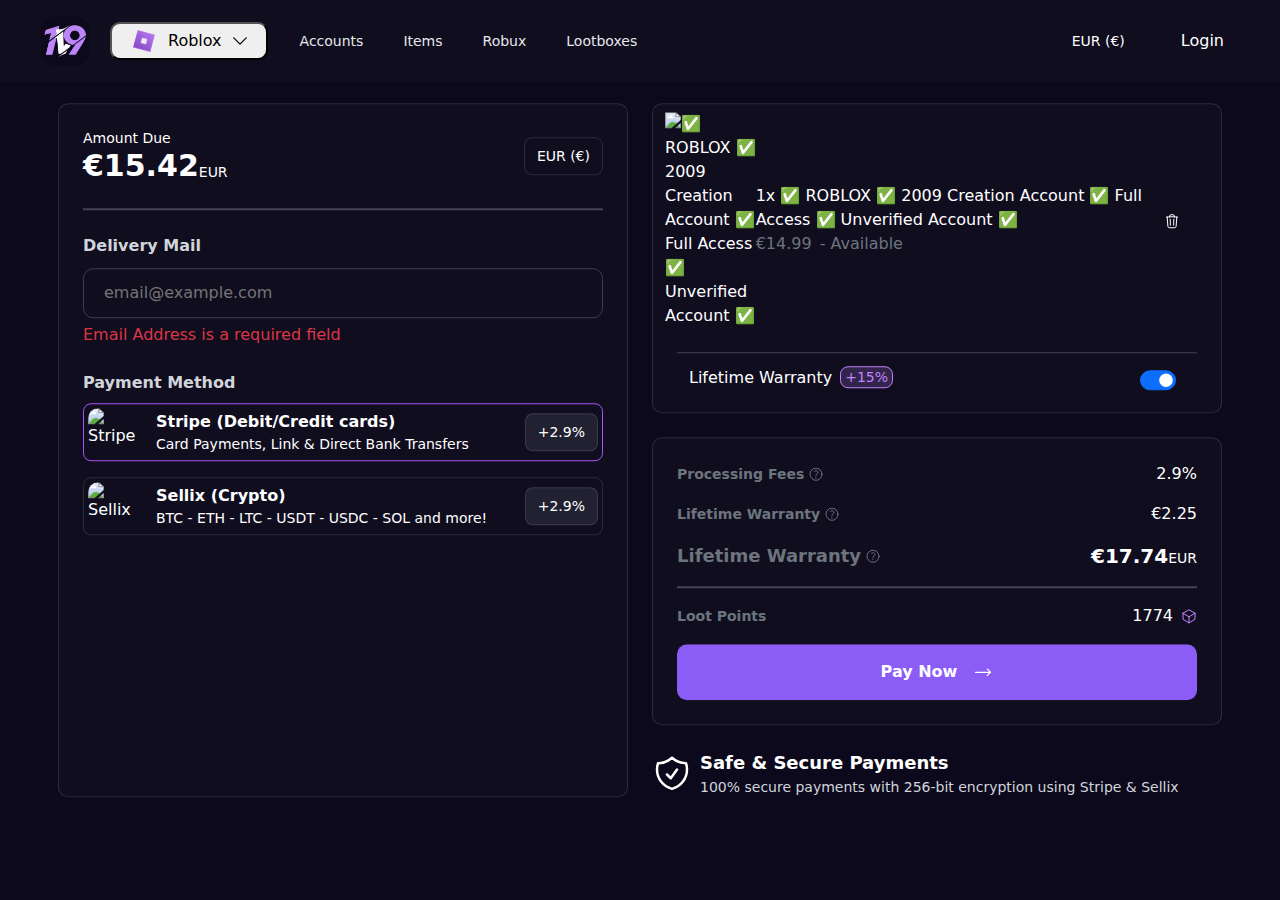
==== commit 5e298eab: "update UI header" ====
--- a/checkout.html
+++ b/checkout.html
@@ -18,6 +18,67 @@
 </head>
 
 <body>
+    <div class="mx-auto">
+        <div class="hidden xl:block xl:pb-10">
+            <nav class="hidden bg-card shadow-xl xl:w-full justify-items-stretch z-50 rounded-b-20 d-flex flex-row align-items-center py-3 px-10 xl:gap-5 fixed">
+                <div class="shrink-0 d-flex 2xl:gap-16 gap-5 align-items-center">
+                    <a href="/" class="opacity-80 hover:opacity-100">
+                        <img width="50" height="50" alt="1v9.GG Logo" src="./images/logo.png"/>
+                    </a>
+                       <button type="button" class="btn-roblox px-4 rounded-20">
+                            <div class="d-flex gap-2 align-items-center justify-content-between">
+                                <div class="d-flex gap-2 align-items-center">
+                                    <img src="./images/logo-btn-roblox.webp" class="w-8 h-8"/>
+                                    <span>
+                                        Roblox
+                                    </span>
+                                </div>
+                                <svg xmlns="http://www.w3.org/2000/svg" fill="none" viewBox="0 0 24 24" stroke-width="1.5" stroke="currentColor" aria-hidden="true" data-slot="icon" class="w-5"><path stroke-linecap="round" stroke-linejoin="round" d="m19.5 8.25-7.5 7.5-7.5-7.5"></path></svg>
+                            </div>
+                       </button>
+                </div>
+                <div class="d-flex gap-10 h-full align-items-center">
+                    <ul class="d-flex gap-10 align-items-center text-sm text-gray-200">
+                        <li class="relative">
+                            <a href="#" class="link-hover flex gap-1 items-center hover:text-purple-300 cursor-pointer">
+                                <span class="iconify i-solar:shield-user-outline h-4 w-4"></span>
+                                Accounts
+                            </a>
+                        </li>
+                        <li class="relative">
+                            <a href="#" class="link-hover flex gap-1 items-center hover:text-purple-300 cursor-pointer">
+                                <span class="iconify i-solar:shield-user-outline h-4 w-4"></span>
+                                Items
+                            </a>
+                        </li>
+                        <li class="relative">
+                            <a href="#" class="link-hover flex gap-1 items-center hover:text-purple-300 cursor-pointer">
+                                <span class="iconify i-solar:shield-user-outline h-4 w-4"></span>
+                                Robux
+                            </a>
+                        </li>
+                        <li class="relative">
+                            <a href="#" class="link-hover flex gap-1 items-center hover:text-purple-300 cursor-pointer">
+                                <span class="iconify i-solar:shield-user-outline h-4 w-4"></span>
+                                Lootboxes 
+                            </a>
+                        </li>
+                    </ul>
+                </div>
+                <div class="ms-auto d-flex gap-10 align-item-center">
+                    <p class="text-sm cursor-pointer align-content-center">
+                        EUR (€) 
+                    </p>
+                    <a href="#">
+                        <div class="btn-login rounded-20 px-4 p-2">
+                            <div>
+                                Login
+                            </div>
+                        </div>
+                    </a>
+                </div>
+            </nav>
+        </div>
     <div class="checkout-page container">
         <div class="row">
             <div class="col-md col-12 box box1 custom-gap d-flex">
@@ -207,6 +268,7 @@
             </div>
         </div>
     </div>
+    </div>
 </body>
 
 </html>--- a/styles/common.css
+++ b/styles/common.css
@@ -1,3 +1,7 @@
+.shadow-lg{
+    box-shadow: ( 0 0 #0000) (0 0 #0000) 
+    (0 10px 15px -3px #0000001a, 0 4px 6px -4px #0000001a);
+}
 .shadow-xl {
     box-shadow: (0 0 #0000) (0 0 #0000) (0 20px 25px -5px #0000001a, 0 8px 10px -6px #0000001a);
 }
@@ -24,17 +28,18 @@
     --tw-bg-opacity: 1;
     background-color: rgb(16 13 31 / var(--tw-bg-opacity));
 }
-
-.w-5 {
+.w-4{
+    width: 1rem;
+}
+.w-5{
     width: 1.25rem;
 }
 
 .w-6 {
     width: 1.5rem;
 }
-
-.w-5 {
-    width: 1.25rem;
+.w-7 {
+  width: 1.75rem;
 }
 
 .w-8 {
@@ -48,24 +53,35 @@
 .w-16 {
     width: 4rem;
 }
-
-.w-fit {
+.w-48{
+    width: 12rem;
+}
+.w-fit{
     width: fit-content;
 }
 
 .w-full {
     width: 100%;
 }
-
-.h-05 {
+.w-auto{
+    width: auto;
+}
+.h-05{
     height: .125rem;
 }
-
-.h-6 {
+.h-2{
+    height: 0.5rem;
+}
+.h-4{
+    height: 1rem;
+}
+.h-6{
     height: 1.5rem;
 }
-
-.h-8 {
+.h-7{
+    height: 1.75rem;
+}
+.h-8{
     height: 2rem;
 }
 
@@ -92,8 +108,10 @@
 .p-2 {
     padding: 0.5rem !important;
 }
-
-.pt-2 {
+.p-5{
+    padding: 1.25rem !important;
+}
+.pt-2{
     padding-top: 0.5rem;
 }
 
@@ -104,11 +122,12 @@
 .pt-10 {
     padding-top: 2.5rem;
 }
-
-.pt-36 {
+.pt-20{
+    padding-top: 5rem;
+}
+.pt-36{
     padding-top: 9rem;
 }
-
 .pb-1-2 {
     padding-bottom: .125rem;
 }
@@ -116,11 +135,15 @@
 .pb-4 {
     padding-bottom: 1rem !important;
 }
-
-.pb-10 {
+.pb-5{
+    padding-bottom: 1.25rem !important;
+}
+.pb-10{
     padding-bottom: 2.5rem;
 }
-
+.pb-20{
+    padding-bottom: 5rem;
+}
 .pb-0\.5 {
     padding-bottom: 0.125rem;
 }
@@ -139,7 +162,10 @@
     padding-left: 1.25rem !important;
     padding-right: 1.25rem !important;
 }
-
+.px-7{
+    padding-left: 1.75rem;
+    padding-right: 1.75rem;
+}
 .px-10 {
     padding-left: 2.5rem;
     padding-right: 2.5rem;
@@ -159,7 +185,15 @@
     padding-bottom: 0.75rem;
     padding-top: 0.75rem;
 }
-
+.mt-5{
+    margin-top: 1.25rem;
+}
+.mt-16{
+    margin-top: 4rem;
+}
+.mt-32{
+    margin-top: 8rem;
+}
 .mb-24 {
     margin-bottom: 24px;
 }
@@ -189,7 +223,10 @@
 .rounded-20 {
     border-radius: 10px;
 }
-
+.rounded-t-20 {
+    border-top-left-radius: 10px;
+    border-top-right-radius: 10px;
+}
 .rounded-full {
     border-radius: 9999px;
 }
@@ -256,11 +293,15 @@
 .text-purple-400 {
     color: rgb(192 132 252)
 }
-
-.text-purple-500 {
+.text-purple-400-90{
+    color: #c084fce6;
+}
+.text-purple-500{
     color: rgb(168 85 247)
 }
-
+.text-gray-300-20{
+    color: #d1d5db33
+}
 .bg-none {
     background: inherit
 }
@@ -272,8 +313,13 @@
 .bg-purple-400-5 {
     background-color: #c084fc0d;
 }
-
-.line-clamp-2 {
+.bg-gray-400-10{
+    background-color: #9ca3af1a;
+}
+.bg-purple-400-90{
+    background-color: #c084fce6;
+}
+.line-clamp-2{
     display: -webkit-box;
     overflow: hidden;
     -webkit-box-orient: vertical;
@@ -291,13 +337,62 @@
 .overflow-x-hidden {
     overflow-x: hidden;
 }
-
-.max-w-lg {
-    max-width: 32rem;
-}
 .pre-line {
     white-space: pre-line; /* Cho phép ngắt dòng và khoảng trắng */
 }
 .min-w-32 {
     min-width: 32px;
-}+}
+.overflow-hidden{
+    overflow: hidden;
+}
+.min-h-96{
+    min-height: 24rem;
+}
+.max-w-lg{
+    max-width: 32rem;
+}
+.max-w-6xl{
+    max-width: 72rem;
+}
+.max-w-7xl{
+    max-width: 80rem;
+}
+.max-w-10xl{
+    margin-left: auto;
+    margin-right: auto;
+    max-width: 100rem;
+}
+.max-w-100{
+    max-width: 100%;
+}
+.transition-all{
+    transition-duration: 0.15s;
+    transition-property: all;
+    transition-timing-function: cubic-bezier(.4,0,.2,1);
+}
+.duration-300{
+    transition-duration: 0.3s;
+}
+.ease-in-out{
+    transition-timing-function:cubic-bezier(.4,0,.2,1)
+}
+.grow{
+    flex-grow: 1;
+}
+.select-none{
+    user-select: none;
+    -webkit-user-select: none;
+}
+.opacity-10{
+    opacity: 0.1;
+}
+
+.relative{
+    position: relative;
+}
+.absolute{
+    position: absolute;
+}
+
+
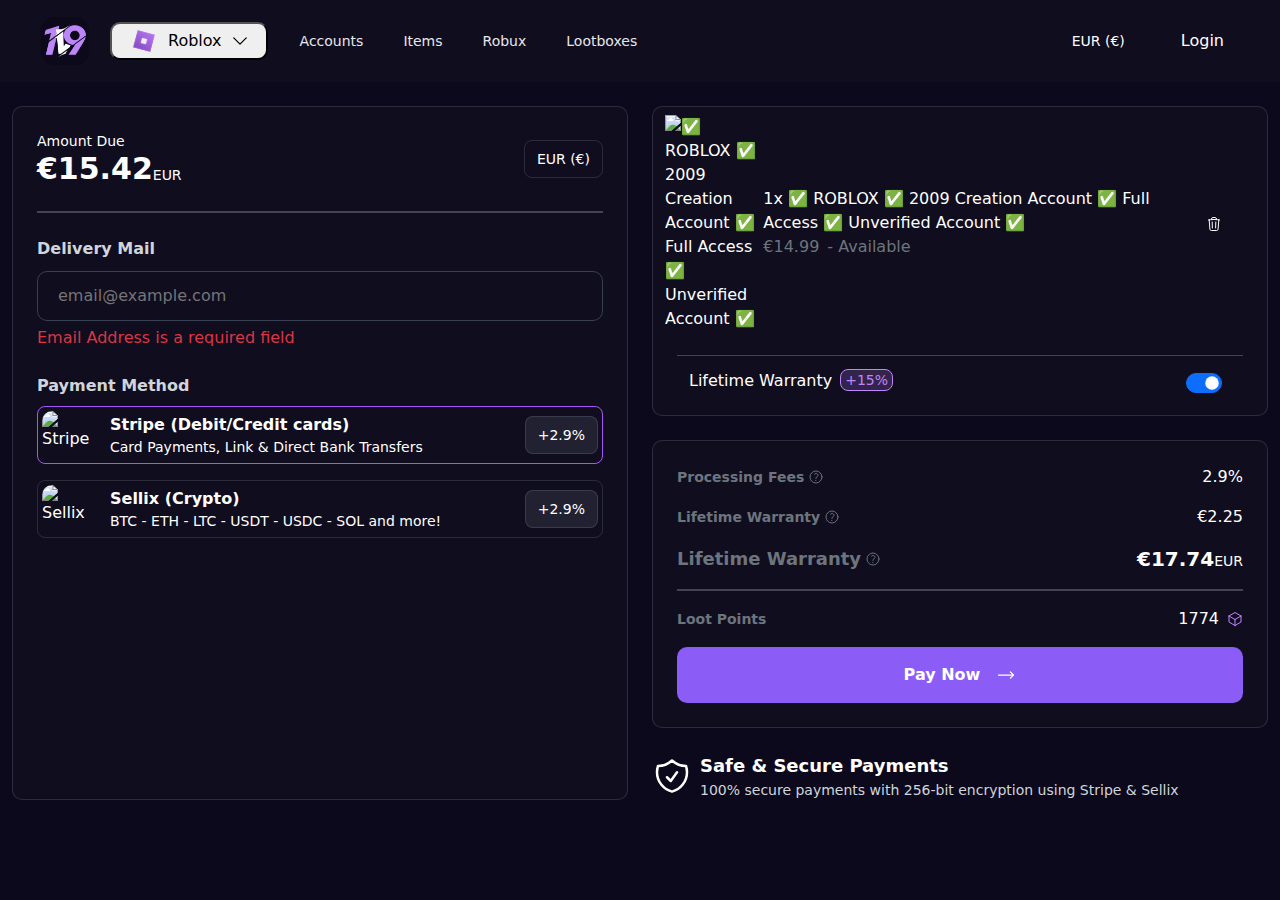
==== commit d20afd72: "day code" ====
--- a/checkout.html
+++ b/checkout.html
@@ -2,40 +2,43 @@
 <html lang="en">
 
 <head>
-    <meta charset="UTF-8">
-    <meta name="viewport" content="width=device-width, initial-scale=1.0">
+    <meta charset="UTF-8" />
+    <meta name="viewport" content="width=device-width, initial-scale=1.0" />
     <title>Checkout</title>
     <link href="https://cdn.jsdelivr.net/npm/bootstrap@5.3.3/dist/css/bootstrap.min.css" rel="stylesheet"
-        integrity="sha384-QWTKZyjpPEjISv5WaRU9OFeRpok6YctnYmDr5pNlyT2bRjXh0JMhjY6hW+ALEwIH" crossorigin="anonymous">
+        integrity="sha384-QWTKZyjpPEjISv5WaRU9OFeRpok6YctnYmDr5pNlyT2bRjXh0JMhjY6hW+ALEwIH" crossorigin="anonymous" />
     <script src="https://cdn.jsdelivr.net/npm/bootstrap@5.3.3/dist/js/bootstrap.bundle.min.js"
         integrity="sha384-YvpcrYf0tY3lHB60NNkmXc5s9fDVZLESaAA55NDzOxhy9GkcIdslK1eN7N6jIeHz"
         crossorigin="anonymous"></script>
     <script src="https://cdnjs.cloudflare.com/ajax/libs/iconify/2.0.0/iconify.min.js"
         integrity="sha512-lYMiwcB608+RcqJmP93CMe7b4i9G9QK1RbixsNu4PzMRJMsqr/bUrkXUuFzCNsRUo3IXNUr5hz98lINURv5CNA=="
         crossorigin="anonymous" referrerpolicy="no-referrer"></script>
-    <link rel="stylesheet" href="./styles/common.css">
-    <link rel="stylesheet" href="./styles/checkout.css">
+    <link rel="stylesheet" href="./styles/common.css" />
+    <link rel="stylesheet" href="./styles/checkout.css" />
 </head>
 
 <body>
     <div class="mx-auto">
         <div class="hidden xl:block xl:pb-10">
-            <nav class="hidden bg-card shadow-xl xl:w-full justify-items-stretch z-50 rounded-b-20 d-flex flex-row align-items-center py-3 px-10 xl:gap-5 fixed">
+            <nav
+                class="hidden bg-card shadow-xl xl:w-full justify-items-stretch z-50 rounded-b-20 d-flex flex-row align-items-center py-3 px-10 xl:gap-5 fixed">
                 <div class="shrink-0 d-flex 2xl:gap-16 gap-5 align-items-center">
                     <a href="/" class="opacity-80 hover:opacity-100">
-                        <img width="50" height="50" alt="1v9.GG Logo" src="./images/logo.png"/>
+                        <img width="50" height="50" alt="1v9.GG Logo" src="./images/logo.png" />
                     </a>
-                       <button type="button" class="btn-roblox px-4 rounded-20">
-                            <div class="d-flex gap-2 align-items-center justify-content-between">
-                                <div class="d-flex gap-2 align-items-center">
-                                    <img src="./images/logo-btn-roblox.webp" class="w-8 h-8"/>
-                                    <span>
-                                        Roblox
-                                    </span>
-                                </div>
-                                <svg xmlns="http://www.w3.org/2000/svg" fill="none" viewBox="0 0 24 24" stroke-width="1.5" stroke="currentColor" aria-hidden="true" data-slot="icon" class="w-5"><path stroke-linecap="round" stroke-linejoin="round" d="m19.5 8.25-7.5 7.5-7.5-7.5"></path></svg>
-                            </div>
-                       </button>
+                    <button type="button" class="btn-roblox px-4 rounded-20">
+                        <div class="d-flex gap-2 align-items-center justify-content-between">
+                            <div class="d-flex gap-2 align-items-center">
+                                <img src="./images/logo-btn-roblox.webp" class="w-8 h-8" />
+                                <span> Roblox </span>
+                            </div>
+                            <svg xmlns="http://www.w3.org/2000/svg" fill="none" viewBox="0 0 24 24" stroke-width="1.5"
+                                stroke="currentColor" aria-hidden="true" data-slot="icon" class="w-5">
+                                <path stroke-linecap="round" stroke-linejoin="round" d="m19.5 8.25-7.5 7.5-7.5-7.5">
+                                </path>
+                            </svg>
+                        </div>
+                    </button>
                 </div>
                 <div class="d-flex gap-10 h-full align-items-center">
                     <ul class="d-flex gap-10 align-items-center text-sm text-gray-200">
@@ -60,215 +63,227 @@
                         <li class="relative">
                             <a href="#" class="link-hover flex gap-1 items-center hover:text-purple-300 cursor-pointer">
                                 <span class="iconify i-solar:shield-user-outline h-4 w-4"></span>
-                                Lootboxes 
+                                Lootboxes
                             </a>
                         </li>
                     </ul>
                 </div>
                 <div class="ms-auto d-flex gap-10 align-item-center">
-                    <p class="text-sm cursor-pointer align-content-center">
-                        EUR (€) 
-                    </p>
+                    <p class="text-sm cursor-pointer align-content-center">EUR (€)</p>
                     <a href="#">
                         <div class="btn-login rounded-20 px-4 p-2">
-                            <div>
-                                Login
-                            </div>
+                            <div>Login</div>
                         </div>
                     </a>
                 </div>
             </nav>
         </div>
-    <div class="checkout-page container">
-        <div class="row">
-            <div class="col-md col-12 box box1 custom-gap d-flex">
-                <div class="border-box flex-column">
-                    <div class="d-flex justify-content-between align-items-center">
+        <div class="checkout-page container-page">
+            <div class="row">
+                <div class="col-lg col-12 box box1 custom-gap d-flex">
+                    <div class="border-box flex-column">
+                        <div class="d-flex justify-content-between align-items-center">
+                            <div class="">
+                                <p class="text-sm">Amount Due</p>
+                                <div class="price d-flex justify-content-between">
+                                    <div class="d-flex text-3xl font-semibold">
+                                        <p>€15.42</p>
+                                        <span class="text-sm pb-0.5 align-content-end font-weight-300">EUR</span>
+                                    </div>
+                                </div>
+                            </div>
+                            <div class="currency text-sm">EUR (€)</div>
+                        </div>
+                        <p class="line my-4"></p>
+                        <div class="mb-4">
+                            <label for="" class="text-base font-semibold text-gray-300">
+                                Delivery Mail
+                            </label>
+                            <input type="email" class="form-input" placeholder="email@example.com" />
+                            <div class="text-danger">Email Address is a required field</div>
+                        </div>
+                        <div class="payment-form">
+                            <label for="" class="text-base font-semibold text-gray-300">Payment Method</label>
+                            <label for="stripe" class="cursor-pointer w-100">
+                                <input type="radio" name="payment-box-radio" id="stripe" hidden checked="checked" />
+                                <div class="payment-box d-flex align-items-center justify-content-between">
+                                    <div class="d-flex gap-5">
+                                        <img alt="Stripe" data-nuxt-img="" srcset="
+                          https://images.1v9.gg/stripe_payments.webp 1x,
+                          https://images.1v9.gg/stripe_payments.webp 2x
+                        " class="h-12 w-12 rounded-20" src="https://images.1v9.gg/stripe_payments.webp" />
+                                        <div class="d-flex flex-column justify-content-center">
+                                            <p class="font-semibold">Stripe (Debit/Credit cards)</p>
+                                            <p class="text-sm">
+                                                Card Payments, Link & Direct Bank Transfers
+                                            </p>
+                                        </div>
+                                    </div>
+                                    <div class="currency text-sm">+2.9%</div>
+                                </div>
+                            </label>
+                            <label for="sellix" class="cursor-pointer w-100">
+                                <input type="radio" name="payment-box-radio" id="sellix" hidden />
+                                <div class="payment-box d-flex align-items-center justify-content-between">
+                                    <div class="d-flex gap-5">
+                                        <img alt="Sellix" data-nuxt-img="" srcset="
+                          https://images.1v9.gg/sellix_payments.webp 1x,
+                          https://images.1v9.gg/sellix_payments.webp 2x
+                        " class="h-12 w-12 rounded-20 opacity-70" src="https://images.1v9.gg/sellix_payments.webp" />
+                                        <div class="d-flex flex-column justify-content-center">
+                                            <p class="font-semibold">Sellix (Crypto)</p>
+                                            <p class="text-sm">
+                                                BTC - ETH - LTC - USDT - USDC - SOL and more!
+                                            </p>
+                                        </div>
+                                    </div>
+                                    <div class="currency text-sm">+2.9%</div>
+                                </div>
+                            </label>
+                        </div>
+                    </div>
+                </div>
+                <div class="col-lg col-12 box box1">
+                    <div class="border-box mb-24 px-6 py-2">
+                        <div class="row align-items-center mb-4">
+                            <div class="col-2">
+                                <img width="75" height="75"
+                                    alt="✅ ROBLOX ✅ 2009 Creation Account ✅ Full Access ✅ Unverified Account ✅"
+                                    data-nuxt-img="" srcset="
+                      https://images.1v9.gg/cs21-5d3a78be731f.webp 1x,
+                      https://images.1v9.gg/cs21-5d3a78be731f.webp 2x
+                    " src="https://images.1v9.gg/cs21-5d3a78be731f.webp" />
+                            </div>
+                            <div class="col-9">
+                                <div class="">
+                                    <p>
+                                        1x ✅ ROBLOX ✅ 2009 Creation Account ✅ Full Access ✅
+                                        Unverified Account ✅
+                                    </p>
+                                    <p class="d-flex gap-2 text-md text-secondary">
+                                        €14.99 <span>- Available</span>
+                                    </p>
+                                </div>
+                            </div>
+                            <div class="col-1">
+                                <svg xmlns="http://www.w3.org/2000/svg" fill="none" viewBox="0 0 24 24"
+                                    stroke-width="1.5" stroke="currentColor" aria-hidden="true" data-slot="icon"
+                                    class="w-4 hover:text-red-500 cursor-pointer">
+                                    <path stroke-linecap="round" stroke-linejoin="round"
+                                        d="m14.74 9-.346 9m-4.788 0L9.26 9m9.968-3.21c.342.052.682.107 1.022.166m-1.022-.165L18.16 19.673a2.25 2.25 0 0 1-2.244 2.077H8.084a2.25 2.25 0 0 1-2.244-2.077L4.772 5.79m14.456 0a48.108 48.108 0 0 0-3.478-.397m-12 .562c.34-.059.68-.114 1.022-.165m0 0a48.11 48.11 0 0 1 3.478-.397m7.5 0v-.916c0-1.18-.91-2.164-2.09-2.201a51.964 51.964 0 0 0-3.32 0c-1.18.037-2.09 1.022-2.09 2.201v.916m7.5 0a48.667 48.667 0 0 0-7.5 0">
+                                    </path>
+                                </svg>
+                            </div>
+                        </div>
+                        <div class="d-flex justify-content-between align-items-center box-product-detail">
+                            <div class="d-flex gap-2">
+                                <p>Lifetime Warranty</p>
+                                <div class="box-sale">+15%</div>
+                            </div>
+                            <div class="form-check form-switch">
+                                <input class="form-check-input" type="checkbox" role="switch"
+                                    id="flexSwitchCheckChecked" checked />
+                                <label class="form-check-label" for="flexSwitchCheckChecked"></label>
+                            </div>
+                        </div>
+                    </div>
+                    <div class="border-box mb-24">
+                        <div class="d-flex justify-content-between mb-3">
+                            <p class="d-flex gap-1 align-items-center text-sm text-secondary font-semibold">
+                                Processing Fees
+                                <svg xmlns="http://www.w3.org/2000/svg" fill="none" viewBox="0 0 24 24"
+                                    stroke-width="1.5" stroke="currentColor" aria-hidden="true" data-slot="icon"
+                                    class="w-4 h-4 text-gray-500 hover:text-purple-400 v-popper--has-tooltip">
+                                    <path stroke-linecap="round" stroke-linejoin="round"
+                                        d="M9.879 7.519c1.171-1.025 3.071-1.025 4.242 0 1.172 1.025 1.172 2.687 0 3.712-.203.179-.43.326-.67.442-.745.361-1.45.999-1.45 1.827v.75M21 12a9 9 0 1 1-18 0 9 9 0 0 1 18 0Zm-9 5.25h.008v.008H12v-.008Z">
+                                    </path>
+                                </svg>
+                            </p>
+                            <p>2.9%</p>
+                        </div>
+                        <div class="d-flex justify-content-between mb-3">
+                            <p class="d-flex gap-1 align-items-center text-sm text-secondary font-semibold">
+                                Lifetime Warranty
+                                <svg xmlns="http://www.w3.org/2000/svg" fill="none" viewBox="0 0 24 24"
+                                    stroke-width="1.5" stroke="currentColor" aria-hidden="true" data-slot="icon"
+                                    class="w-4 h-4 text-gray-500 hover:text-purple-400 v-popper--has-tooltip">
+                                    <path stroke-linecap="round" stroke-linejoin="round"
+                                        d="M9.879 7.519c1.171-1.025 3.071-1.025 4.242 0 1.172 1.025 1.172 2.687 0 3.712-.203.179-.43.326-.67.442-.745.361-1.45.999-1.45 1.827v.75M21 12a9 9 0 1 1-18 0 9 9 0 0 1 18 0Zm-9 5.25h.008v.008H12v-.008Z">
+                                    </path>
+                                </svg>
+                            </p>
+                            <p>€2.25</p>
+                        </div>
+                        <div class="d-flex justify-content-between mb-3">
+                            <p class="d-flex gap-1 align-items-center text-lg text-secondary font-semibold">
+                                Lifetime Warranty
+                                <svg xmlns="http://www.w3.org/2000/svg" fill="none" viewBox="0 0 24 24"
+                                    stroke-width="1.5" stroke="currentColor" aria-hidden="true" data-slot="icon"
+                                    class="w-4 h-4 text-gray-500 hover:text-purple-400 v-popper--has-tooltip">
+                                    <path stroke-linecap="round" stroke-linejoin="round"
+                                        d="M9.879 7.519c1.171-1.025 3.071-1.025 4.242 0 1.172 1.025 1.172 2.687 0 3.712-.203.179-.43.326-.67.442-.745.361-1.45.999-1.45 1.827v.75M21 12a9 9 0 1 1-18 0 9 9 0 0 1 18 0Zm-9 5.25h.008v.008H12v-.008Z">
+                                    </path>
+                                </svg>
+                            </p>
+                            <div class="d-flex">
+                                <p class="text-xl font-semibold">€17.74</p>
+                                <span class="font-light text-sm align-content-end pb-0.5">EUR</span>
+                            </div>
+                        </div>
+                        <div class="line"></div>
+                        <div class="d-flex justify-content-between my-3">
+                            <p class="d-flex gap-1 align-items-center text-sm text-secondary font-semibold">
+                                Loot Points
+                            </p>
+                            <p class="d-flex align-items-center gap-2">
+                                1774
+                                <svg xmlns="http://www.w3.org/2000/svg" fill="none" viewBox="0 0 24 24"
+                                    stroke-width="1.5" stroke="currentColor" aria-hidden="true" data-slot="icon"
+                                    class="w-4 h-4 text-purple-400">
+                                    <path stroke-linecap="round" stroke-linejoin="round"
+                                        d="m21 7.5-9-5.25L3 7.5m18 0-9 5.25m9-5.25v9l-9 5.25M3 7.5l9 5.25M3 7.5v9l9 5.25m0-9v9">
+                                    </path>
+                                </svg>
+                            </p>
+                        </div>
                         <div class="">
-                            <p class="text-sm">Amount Due</p>
-                            <div class="price d-flex justify-content-between">
-                                <div class="d-flex text-3xl font-semibold">
-                                    <p>€15.42</p>
-                                    <span class="text-sm pb-0.5 align-content-end font-weight-300">EUR</span>
-                                </div>
-                            </div>
-                        </div>
-                        <div class="currency text-sm">
-                            EUR (€)
-                        </div>
-                    </div>
-                    <p class="line my-4"></p>
-                    <div class="mb-4">
-                        <label for="" class="text-base font-semibold text-gray-300">
-                            Delivery Mail
-                        </label>
-                        <input type="email" class="form-input" placeholder="email@example.com">
-                        <div class="text-danger">Email Address is a required field</div>
-                    </div>
-                    <div class=" payment-form">
-                        <label for="" class="text-base font-semibold text-gray-300">Payment Method</label>
-                        <label for="stripe" class="cursor-pointer w-100">
-                            <input type="radio" name="payment-box-radio" id="stripe" hidden checked="checked">
-                            <div class="payment-box  d-flex align-items-center justify-content-between">
-                                <div class="d-flex gap-5">
-                                    <img alt="Stripe" data-nuxt-img=""
-                                        srcset="https://images.1v9.gg/stripe_payments.webp 1x, https://images.1v9.gg/stripe_payments.webp 2x"
-                                        class="h-12 w-12 rounded-20" src="https://images.1v9.gg/stripe_payments.webp">
-                                    <div class="d-flex flex-column justify-content-center">
-                                        <p class="font-semibold"> Stripe (Debit/Credit cards) </p>
-                                        <p class="text-sm"> Card Payments, Link & Direct Bank Transfers </p>
-                                    </div>
-                                </div>
-                                <div class="currency text-sm">
-                                    +2.9%
-                                </div>
-                            </div>
-                        </label>
-                        <label for="sellix" class="cursor-pointer w-100">
-                            <input type="radio" name="payment-box-radio" id="sellix" hidden>
-                            <div class="payment-box  d-flex align-items-center justify-content-between">
-                                <div class="d-flex gap-5">
-                                    <img alt="Sellix" data-nuxt-img=""
-                                        srcset="https://images.1v9.gg/sellix_payments.webp 1x, https://images.1v9.gg/sellix_payments.webp 2x"
-                                        class="h-12 w-12 rounded-20 opacity-70"
-                                        src="https://images.1v9.gg/sellix_payments.webp">
-                                    <div class="d-flex flex-column justify-content-center">
-                                        <p class="font-semibold"> Sellix
-                                            (Crypto) </p>
-                                        <p class="text-sm"> BTC - ETH - LTC - USDT - USDC - SOL and more! </p>
-                                    </div>
-                                </div>
-                                <div class="currency text-sm">
-                                    +2.9%
-                                </div>
-                            </div>
-                        </label>
-                    </div>
-                </div>
-            </div>
-            <div class="col-md col-12 box box1">
-                <div class=" border-box mb-24 px-6 py-2">
-                    <div class="row align-items-center mb-4">
-                        <div class="col-2"><img width="75" height="75"
-                                alt="✅ ROBLOX ✅ 2009 Creation Account ✅ Full Access ✅ Unverified Account ✅"
-                                data-nuxt-img=""
-                                srcset="https://images.1v9.gg/cs21-5d3a78be731f.webp 1x, https://images.1v9.gg/cs21-5d3a78be731f.webp 2x"
-                                src="https://images.1v9.gg/cs21-5d3a78be731f.webp"></div>
-                        <div class="col-9">
-                            <div class="">
-                                <p>1x ✅ ROBLOX ✅ 2009 Creation Account ✅ Full Access ✅ Unverified Account ✅</p>
-                                <p class="d-flex gap-2 text-md text-secondary">€14.99 <span>- Available</span></p>
-
-                            </div>
-                        </div>
-                        <div class="col-1"><svg xmlns="http://www.w3.org/2000/svg" fill="none" viewBox="0 0 24 24"
-                                stroke-width="1.5" stroke="currentColor" aria-hidden="true" data-slot="icon"
-                                class="w-4 hover:text-red-500 cursor-pointer">
-                                <path stroke-linecap="round" stroke-linejoin="round"
-                                    d="m14.74 9-.346 9m-4.788 0L9.26 9m9.968-3.21c.342.052.682.107 1.022.166m-1.022-.165L18.16 19.673a2.25 2.25 0 0 1-2.244 2.077H8.084a2.25 2.25 0 0 1-2.244-2.077L4.772 5.79m14.456 0a48.108 48.108 0 0 0-3.478-.397m-12 .562c.34-.059.68-.114 1.022-.165m0 0a48.11 48.11 0 0 1 3.478-.397m7.5 0v-.916c0-1.18-.91-2.164-2.09-2.201a51.964 51.964 0 0 0-3.32 0c-1.18.037-2.09 1.022-2.09 2.201v.916m7.5 0a48.667 48.667 0 0 0-7.5 0">
-                                </path>
-                            </svg></div>
-                    </div>
-                    <div class="d-flex justify-content-between align-items-center box-product-detail">
-                        <div class="d-flex gap-2">
-                            <p>Lifetime Warranty</p>
-                            <div class="box-sale">+15%</div>
-                        </div>
-                        <div class="form-check form-switch">
-                            <input class="form-check-input" type="checkbox" role="switch"
-                                id="flexSwitchCheckChecked" checked>
-                            <label class="form-check-label" for="flexSwitchCheckChecked"></label>
-                        </div>
-                    </div>
-
-                </div>
-                <div class=" border-box mb-24">
-                    <div class=" d-flex justify-content-between mb-3">
-                        <p class="d-flex gap-1 align-items-center text-sm text-secondary font-semibold">Processing Fees
-                            <svg xmlns="http://www.w3.org/2000/svg" fill="none" viewBox="0 0 24 24" stroke-width="1.5"
-                                stroke="currentColor" aria-hidden="true" data-slot="icon"
-                                class="w-4 h-4 text-gray-500 hover:text-purple-400 v-popper--has-tooltip">
-                                <path stroke-linecap="round" stroke-linejoin="round"
-                                    d="M9.879 7.519c1.171-1.025 3.071-1.025 4.242 0 1.172 1.025 1.172 2.687 0 3.712-.203.179-.43.326-.67.442-.745.361-1.45.999-1.45 1.827v.75M21 12a9 9 0 1 1-18 0 9 9 0 0 1 18 0Zm-9 5.25h.008v.008H12v-.008Z">
-                                </path>
-                            </svg>
-                        </p>
-                        <p> 2.9% </p>
-                    </div>
-                    <div class=" d-flex justify-content-between mb-3">
-                        <p class="d-flex gap-1 align-items-center text-sm text-secondary font-semibold">Lifetime
-                            Warranty
-                            <svg xmlns="http://www.w3.org/2000/svg" fill="none" viewBox="0 0 24 24" stroke-width="1.5"
-                                stroke="currentColor" aria-hidden="true" data-slot="icon"
-                                class="w-4 h-4 text-gray-500 hover:text-purple-400 v-popper--has-tooltip">
-                                <path stroke-linecap="round" stroke-linejoin="round"
-                                    d="M9.879 7.519c1.171-1.025 3.071-1.025 4.242 0 1.172 1.025 1.172 2.687 0 3.712-.203.179-.43.326-.67.442-.745.361-1.45.999-1.45 1.827v.75M21 12a9 9 0 1 1-18 0 9 9 0 0 1 18 0Zm-9 5.25h.008v.008H12v-.008Z">
-                                </path>
-                            </svg>
-                        </p>
-                        <p> €2.25 </p>
-                    </div>
-                    <div class=" d-flex justify-content-between mb-3">
-                        <p class="d-flex gap-1 align-items-center text-lg text-secondary font-semibold">Lifetime
-                            Warranty
-                            <svg xmlns="http://www.w3.org/2000/svg" fill="none" viewBox="0 0 24 24" stroke-width="1.5"
-                                stroke="currentColor" aria-hidden="true" data-slot="icon"
-                                class="w-4 h-4 text-gray-500 hover:text-purple-400 v-popper--has-tooltip">
-                                <path stroke-linecap="round" stroke-linejoin="round"
-                                    d="M9.879 7.519c1.171-1.025 3.071-1.025 4.242 0 1.172 1.025 1.172 2.687 0 3.712-.203.179-.43.326-.67.442-.745.361-1.45.999-1.45 1.827v.75M21 12a9 9 0 1 1-18 0 9 9 0 0 1 18 0Zm-9 5.25h.008v.008H12v-.008Z">
-                                </path>
-                            </svg>
-                        </p>
-                        <div class="d-flex">
-                            <p class="text-xl font-semibold">€17.74</p><span
-                                class="font-light text-sm align-content-end pb-0.5">EUR</span>
-                        </div>
-                    </div>
-                    <div class="line"></div>
-                    <div class=" d-flex justify-content-between my-3">
-                        <p class="d-flex gap-1 align-items-center text-sm text-secondary font-semibold">Loot Points</p>
-                        <p class="d-flex align-items-center gap-2"> 1774
-                            <svg xmlns="http://www.w3.org/2000/svg" fill="none" viewBox="0 0 24 24" stroke-width="1.5"
-                                stroke="currentColor" aria-hidden="true" data-slot="icon"
-                                class="w-4 h-4 text-purple-400">
-                                <path stroke-linecap="round" stroke-linejoin="round"
-                                    d="m21 7.5-9-5.25L3 7.5m18 0-9 5.25m9-5.25v9l-9 5.25M3 7.5l9 5.25M3 7.5v9l9 5.25m0-9v9">
-                                </path>
-                            </svg>
-                        </p>
-                    </div>
-                    <div class="">
-                        <button class="btn button-pay w-100 d-flex gap-3 justify-content-center align-items-center"
-                            type="button">Pay Now <span><svg xmlns="http://www.w3.org/2000/svg" fill="none"
-                                    viewBox="0 0 24 24" stroke-width="1.5" stroke="currentColor" aria-hidden="true"
-                                    data-slot="icon" class="w-5 wobble">
-                                    <path stroke-linecap="round" stroke-linejoin="round"
-                                        d="M17.25 8.25 21 12m0 0-3.75 3.75M21 12H3"></path>
-                                </svg></span></button>
-                    </div>
-                </div>
-                <div class="boder-box">
-                    <div class=" d-flex align-items-center gap-2">
-                        <div>
-                            <svg xmlns="http://www.w3.org/2000/svg" fill="none" viewBox="0 0 24 24" stroke-width="1.5"
-                                stroke="currentColor" aria-hidden="true" data-slot="icon"
-                                class="w-10 h-10 text-purple-300">
-                                <path stroke-linecap="round" stroke-linejoin="round"
-                                    d="M9 12.75 11.25 15 15 9.75m-3-7.036A11.959 11.959 0 0 1 3.598 6 11.99 11.99 0 0 0 3 9.749c0 5.592 3.824 10.29 9 11.623 5.176-1.332 9-6.03 9-11.622 0-1.31-.21-2.571-.598-3.751h-.152c-3.196 0-6.1-1.248-8.25-3.285Z">
-                                </path>
-                            </svg>
-                        </div>
-                        <div>
-                            <div class="text-lg font-semibold">Safe & Secure Payments</div>
-                            <p class="text-gray-300 text-sm">100% secure payments with 256-bit encryption using Stripe &
-                                Sellix</p>
+                            <button class="btn button-pay w-100 d-flex gap-3 justify-content-center align-items-center"
+                                type="button">
+                                Pay Now
+                                <span><svg xmlns="http://www.w3.org/2000/svg" fill="none" viewBox="0 0 24 24"
+                                        stroke-width="1.5" stroke="currentColor" aria-hidden="true" data-slot="icon"
+                                        class="w-5 wobble">
+                                        <path stroke-linecap="round" stroke-linejoin="round"
+                                            d="M17.25 8.25 21 12m0 0-3.75 3.75M21 12H3"></path>
+                                    </svg></span>
+                            </button>
+                        </div>
+                    </div>
+                    <div class="boder-box">
+                        <div class="d-flex align-items-center gap-2">
+                            <div>
+                                <svg xmlns="http://www.w3.org/2000/svg" fill="none" viewBox="0 0 24 24"
+                                    stroke-width="1.5" stroke="currentColor" aria-hidden="true" data-slot="icon"
+                                    class="w-10 h-10 text-purple-300">
+                                    <path stroke-linecap="round" stroke-linejoin="round"
+                                        d="M9 12.75 11.25 15 15 9.75m-3-7.036A11.959 11.959 0 0 1 3.598 6 11.99 11.99 0 0 0 3 9.749c0 5.592 3.824 10.29 9 11.623 5.176-1.332 9-6.03 9-11.622 0-1.31-.21-2.571-.598-3.751h-.152c-3.196 0-6.1-1.248-8.25-3.285Z">
+                                    </path>
+                                </svg>
+                            </div>
+                            <div>
+                                <div class="text-lg font-semibold">
+                                    Safe & Secure Payments
+                                </div>
+                                <p class="text-gray-300 text-sm">
+                                    100% secure payments with 256-bit encryption using Stripe &
+                                    Sellix
+                                </p>
+                            </div>
                         </div>
                     </div>
                 </div>
             </div>
         </div>
     </div>
-    </div>
-</body>
 
 </html>--- a/styles/common.css
+++ b/styles/common.css
@@ -1,398 +1,447 @@
-.shadow-lg{
-    box-shadow: ( 0 0 #0000) (0 0 #0000) 
+.shadow-lg {
+  box-shadow: (0 0 #0000) (0 0 #0000)
     (0 10px 15px -3px #0000001a, 0 4px 6px -4px #0000001a);
 }
 .shadow-xl {
-    box-shadow: (0 0 #0000) (0 0 #0000) (0 20px 25px -5px #0000001a, 0 8px 10px -6px #0000001a);
+  box-shadow: (0 0 #0000) (0 0 #0000)
+    (0 20px 25px -5px #0000001a, 0 8px 10px -6px #0000001a);
 }
 
 .bg-card {
-    background-color: rgb(16 13 31);
+  background-color: rgb(16 13 31);
 }
 
 body {
-    color: white;
-    background-color: #0c091c;
-}
-
-.container {
-    width: 1280px;
-    margin: auto;
-    padding: 0;
-}
-
+  color: white;
+  background-color: #0c091c;
+}
+
+.container-page {
+  width: 1280px;
+  margin: auto;
+  padding: 0;
+}
+@media only screen and (max-width: 1280px) {
+  .container-page {
+    width: auto;
+    margin: 24px;
+  }
+}
 .border-box {
-    border: 1px solid #d1d5db26;
-    padding: 1.5rem;
-    border-radius: 10px;
-    --tw-bg-opacity: 1;
-    background-color: rgb(16 13 31 / var(--tw-bg-opacity));
-}
-.w-4{
-    width: 1rem;
-}
-.w-5{
-    width: 1.25rem;
+  border: 1px solid #d1d5db26;
+  padding: 1.5rem;
+  border-radius: 10px;
+  --tw-bg-opacity: 1;
+  background-color: rgb(16 13 31 / var(--tw-bg-opacity));
+}
+.w-4 {
+  width: 1rem;
+}
+.w-5 {
+  width: 1.25rem;
 }
 
 .w-6 {
-    width: 1.5rem;
+  width: 1.5rem;
 }
 .w-7 {
   width: 1.75rem;
 }
 
 .w-8 {
-    width: 2rem;
+  width: 2rem;
 }
 
 .w-14 {
-    width: 3.5rem;
+  width: 3.5rem;
 }
 
 .w-16 {
-    width: 4rem;
-}
-.w-48{
-    width: 12rem;
-}
-.w-fit{
-    width: fit-content;
+  width: 4rem;
+}
+.w-48 {
+  width: 12rem;
+}
+.w-fit {
+  width: fit-content;
 }
 
 .w-full {
-    width: 100%;
-}
-.w-auto{
-    width: auto;
-}
-.h-05{
-    height: .125rem;
-}
-.h-2{
-    height: 0.5rem;
-}
-.h-4{
-    height: 1rem;
-}
-.h-6{
-    height: 1.5rem;
-}
-.h-7{
-    height: 1.75rem;
-}
-.h-8{
-    height: 2rem;
+  width: 100%;
+}
+.w-auto {
+  width: auto;
+}
+.h-05 {
+  height: 0.125rem;
+}
+.h-2 {
+  height: 0.5rem;
+}
+.h-4 {
+  height: 1rem;
+}
+.h-6 {
+  height: 1.5rem;
+}
+.h-7 {
+  height: 1.75rem;
+}
+.h-8 {
+  height: 2rem;
 }
 
 .h-14 {
-    height: 3.5rem;
+  height: 3.5rem;
 }
 
 .h-16 {
-    height: 4rem;
+  height: 4rem;
 }
 
 .h-32 {
-    height: 8rem;
+  height: 8rem;
 }
 
 .h-48 {
-    height: 12rem;
+  height: 12rem;
 }
 
 .h-full {
-    height: 100%
+  height: 100%;
 }
 
 .p-2 {
-    padding: 0.5rem !important;
-}
-.p-5{
-    padding: 1.25rem !important;
-}
-.pt-2{
-    padding-top: 0.5rem;
+  padding: 0.5rem !important;
+}
+.p-5 {
+  padding: 1.25rem !important;
+}
+.pt-2 {
+  padding-top: 0.5rem;
 }
 
 .pt-5 {
-    padding-top: 1.25rem !important;
+  padding-top: 1.25rem !important;
 }
 
 .pt-10 {
-    padding-top: 2.5rem;
-}
-.pt-20{
-    padding-top: 5rem;
-}
-.pt-36{
-    padding-top: 9rem;
+  padding-top: 2.5rem;
+}
+.pt-20 {
+  padding-top: 5rem;
+}
+.pt-36 {
+  padding-top: 9rem;
 }
 .pb-1-2 {
-    padding-bottom: .125rem;
+  padding-bottom: 0.125rem;
 }
 
 .pb-4 {
-    padding-bottom: 1rem !important;
-}
-.pb-5{
-    padding-bottom: 1.25rem !important;
-}
-.pb-10{
-    padding-bottom: 2.5rem;
-}
-.pb-20{
-    padding-bottom: 5rem;
+  padding-bottom: 1rem !important;
+}
+.pb-5 {
+  padding-bottom: 1.25rem !important;
+}
+.pb-10 {
+  padding-bottom: 2.5rem;
+}
+.pb-20 {
+  padding-bottom: 5rem;
 }
 .pb-0\.5 {
-    padding-bottom: 0.125rem;
+  padding-bottom: 0.125rem;
 }
 
 .px-6 {
-    padding-left: 1.5rem;
-    padding-right: 1.5rem;
+  padding-left: 1.5rem;
+  padding-right: 1.5rem;
 }
 
 .px-4 {
-    padding-left: 1rem !important;
-    padding-right: 1rem !important;
+  padding-left: 1rem !important;
+  padding-right: 1rem !important;
 }
 
 .px-5 {
-    padding-left: 1.25rem !important;
-    padding-right: 1.25rem !important;
-}
-.px-7{
-    padding-left: 1.75rem;
-    padding-right: 1.75rem;
+  padding-left: 1.25rem !important;
+  padding-right: 1.25rem !important;
+}
+.px-7 {
+  padding-left: 1.75rem;
+  padding-right: 1.75rem;
 }
 .px-10 {
-    padding-left: 2.5rem;
-    padding-right: 2.5rem;
+  padding-left: 2.5rem;
+  padding-right: 2.5rem;
 }
 
 .py-16 {
-    padding-bottom: 4rem;
-    padding-top: 4rem;
+  padding-bottom: 4rem;
+  padding-top: 4rem;
 }
 
 .py-2 {
-    padding-bottom: 0.5rem;
-    padding-top: 0.5rem;
+  padding-bottom: 0.5rem;
+  padding-top: 0.5rem;
 }
 
 .py-3 {
-    padding-bottom: 0.75rem;
-    padding-top: 0.75rem;
-}
-.mt-5{
-    margin-top: 1.25rem;
-}
-.mt-16{
-    margin-top: 4rem;
-}
-.mt-32{
-    margin-top: 8rem;
+  padding-bottom: 0.75rem;
+  padding-top: 0.75rem;
+}
+.mt-5 {
+  margin-top: 1.25rem;
+}
+.mt-16 {
+  margin-top: 4rem;
+}
+.mt-32 {
+  margin-top: 8rem;
 }
 .mb-24 {
-    margin-bottom: 24px;
+  margin-bottom: 24px;
 }
 
 .gap-10 {
-    gap: 2.5rem;
+  gap: 2.5rem;
 }
 
 a {
-    color: inherit;
-    text-decoration: inherit;
+  color: inherit;
+  text-decoration: inherit;
 }
 
 ul {
-    list-style-type: none;
-    margin-bottom: 0;
+  list-style-type: none;
+  margin-bottom: 0;
 }
 
 p {
-    margin-bottom: 0;
+  margin-bottom: 0;
 }
 
 .rounded-lg {
-    border-top: 0.5rem;
+  border-top: 0.5rem;
 }
 
 .rounded-20 {
-    border-radius: 10px;
+  border-radius: 10px;
 }
 .rounded-t-20 {
-    border-top-left-radius: 10px;
-    border-top-right-radius: 10px;
+  border-top-left-radius: 10px;
+  border-top-right-radius: 10px;
 }
 .rounded-full {
-    border-radius: 9999px;
+  border-radius: 9999px;
 }
 
 .gap-2 {
-    gap: 0.5rem !important;
+  gap: 0.5rem !important;
 }
 
 .gap-5 {
-    gap: 1.25rem !important;
+  gap: 1.25rem !important;
 }
 
 .gap-7 {
-    gap: 1.75rem !important;
+  gap: 1.75rem !important;
 }
 
 .gap-10 {
-    gap: 2.5rem;
+  gap: 2.5rem;
 }
 
 .object-contain {
-    object-fit: contain;
+  object-fit: contain;
 }
 
 .object-cover {
-    object-fit: cover;
+  object-fit: cover;
 }
 
 .text-sm {
-    font-size: .875rem;
-    line-height: 1.25rem;
+  font-size: 0.875rem;
+  line-height: 1.25rem;
 }
 
 .text-xs {
-    font-size: .75rem;
-    line-height: 1rem;
-}
-
-.text-md {}
+  font-size: 0.75rem;
+  line-height: 1rem;
+}
+
+.text-md {
+}
 
 .text-lg {
-    font-size: 1.125rem;
-    line-height: 1.75rem;
+  font-size: 1.125rem;
+  line-height: 1.75rem;
 }
 
 .text-3xl {
-    font-size: 1.875rem;
-    line-height: 2.25rem;
+  font-size: 1.875rem;
+  line-height: 2.25rem;
 }
 
 .text-4xl {
-    font-size: 2.25rem;
-    line-height: 2.5rem;
+  font-size: 2.25rem;
+  line-height: 2.5rem;
 }
 
 .text-gray-200 {
-    color: rgb(229 231 235)
+  color: rgb(229 231 235);
 }
 
 .text-green-400 {
-    color: rgb(74 222 128)
+  color: rgb(74 222 128);
 }
 
 .text-purple-400 {
-    color: rgb(192 132 252)
-}
-.text-purple-400-90{
-    color: #c084fce6;
-}
-.text-purple-500{
-    color: rgb(168 85 247)
-}
-.text-gray-300-20{
-    color: #d1d5db33
+  color: rgb(192 132 252);
+}
+.text-purple-400-90 {
+  color: #c084fce6;
+}
+.text-purple-500 {
+  color: rgb(168 85 247);
+}
+.text-gray-300-20 {
+  color: #d1d5db33;
 }
 .bg-none {
-    background: inherit
+  background: inherit;
 }
 
 .item-tag {
-    background-color: #c084fc1a;
+  background-color: #c084fc1a;
 }
 
 .bg-purple-400-5 {
-    background-color: #c084fc0d;
-}
-.bg-gray-400-10{
-    background-color: #9ca3af1a;
-}
-.bg-purple-400-90{
-    background-color: #c084fce6;
-}
-.line-clamp-2{
-    display: -webkit-box;
-    overflow: hidden;
-    -webkit-box-orient: vertical;
-    -webkit-line-clamp: 2;
+  background-color: #c084fc0d;
+}
+.bg-gray-400-10 {
+  background-color: #9ca3af1a;
+}
+.bg-purple-400-90 {
+  background-color: #c084fce6;
+}
+.line-clamp-2 {
+  display: -webkit-box;
+  overflow: hidden;
+  -webkit-box-orient: vertical;
+  -webkit-line-clamp: 2;
 }
 
 .ml-auto {
-    margin-left: auto;
+  margin-left: auto;
 }
 
 .mr-5 {
-    margin-right: 1.25rem;
+  margin-right: 1.25rem;
 }
 
 .overflow-x-hidden {
-    overflow-x: hidden;
+  overflow-x: hidden;
 }
 .pre-line {
-    white-space: pre-line; /* Cho phép ngắt dòng và khoảng trắng */
+  white-space: pre-line; /* Cho phép ngắt dòng và khoảng trắng */
 }
 .min-w-32 {
-    min-width: 32px;
-}
-.overflow-hidden{
-    overflow: hidden;
-}
-.min-h-96{
-    min-height: 24rem;
-}
-.max-w-lg{
-    max-width: 32rem;
-}
-.max-w-6xl{
-    max-width: 72rem;
-}
-.max-w-7xl{
-    max-width: 80rem;
-}
-.max-w-10xl{
-    margin-left: auto;
-    margin-right: auto;
-    max-width: 100rem;
-}
-.max-w-100{
-    max-width: 100%;
-}
-.transition-all{
-    transition-duration: 0.15s;
-    transition-property: all;
-    transition-timing-function: cubic-bezier(.4,0,.2,1);
-}
-.duration-300{
-    transition-duration: 0.3s;
-}
-.ease-in-out{
-    transition-timing-function:cubic-bezier(.4,0,.2,1)
-}
-.grow{
-    flex-grow: 1;
-}
-.select-none{
-    user-select: none;
-    -webkit-user-select: none;
-}
-.opacity-10{
-    opacity: 0.1;
-}
-
-.relative{
-    position: relative;
-}
-.absolute{
-    position: absolute;
-}
-
-
+  min-width: 32px;
+}
+.overflow-hidden {
+  overflow: hidden;
+}
+.min-h-96 {
+  min-height: 24rem;
+}
+.max-w-lg {
+  max-width: 32rem;
+}
+.max-w-6xl {
+  max-width: 72rem;
+}
+.max-w-7xl {
+  max-width: 80rem;
+}
+.max-w-10xl {
+  margin-left: auto;
+  margin-right: auto;
+  max-width: 100rem;
+}
+.max-w-100 {
+  max-width: 100%;
+}
+.transition-all {
+  transition-duration: 0.15s;
+  transition-property: all;
+  transition-timing-function: cubic-bezier(0.4, 0, 0.2, 1);
+}
+.duration-300 {
+  transition-duration: 0.3s;
+}
+.ease-in-out {
+  transition-timing-function: cubic-bezier(0.4, 0, 0.2, 1);
+}
+.grow {
+  flex-grow: 1;
+}
+.select-none {
+  user-select: none;
+  -webkit-user-select: none;
+}
+.opacity-10 {
+  opacity: 0.1;
+}
+
+.relative {
+  position: relative;
+}
+.absolute {
+  position: absolute;
+}
+div[class^="col-"] {
+  padding: 0;
+}
+.text-sm {
+  font-size: 0.875rem;
+  line-height: 1.25rem;
+}
+.text-lg {
+  font-size: 1.125rem;
+  line-height: 1.75rem;
+}
+.text-xl {
+  font-size: 1.25rem;
+  line-height: 1.75rem;
+}
+.text-2xl {
+  font-size: 1.5rem;
+  line-height: 2rem;
+}
+.text-3xl {
+  font-size: 1.875rem;
+  line-height: 2.25rem;
+}
+.font-semibold {
+  font-weight: 600;
+}
+.checkout-page {
+  font-size: 16px;
+}
+.text-gray-200 {
+  --tw-text-opacity: 1;
+  color: rgb(229 231 235 / var(--tw-text-opacity));
+}
+.font-weight-300 {
+  font-weight: 300;
+}
+.text-gray-300 {
+  --tw-text-opacity: 1;
+  color: rgb(209 213 219 / var(--tw-text-opacity));
+}
+.text-gray-500 {
+  --tw-text-opacity: 1;
+  color: rgb(107 114 128 / var(--tw-text-opacity));
+}
--- a/styles/checkout.css
+++ b/styles/checkout.css
@@ -1,51 +1,3 @@
-div[class^="col-"] {
-  padding: 0;
-}
-.text-sm {
-  font-size: 0.875rem;
-  line-height: 1.25rem;
-}
-.text-lg {
-  font-size: 1.125rem;
-  line-height: 1.75rem;
-}
-.text-xl {
-  font-size: 1.25rem;
-  line-height: 1.75rem;
-}
-.text-2xl {
-  font-size: 1.5rem;
-  line-height: 2rem;
-}
-.text-3xl {
-  font-size: 1.875rem;
-  line-height: 2.25rem;
-}
-.font-semibold {
-  font-weight: 600;
-}
-.checkout-page {
-  font-size: 16px;
-  position: absolute;
-  top: 50%;
-  left: 50%;
-  transform: translate(-50%, -50%);
-}
-.text-gray-200 {
-  --tw-text-opacity: 1;
-  color: rgb(229 231 235 / var(--tw-text-opacity));
-}
-.font-weight-300 {
-  font-weight: 300;
-}
-.text-gray-300 {
-  --tw-text-opacity: 1;
-  color: rgb(209 213 219 / var(--tw-text-opacity));
-}
-.text-gray-500 {
-  --tw-text-opacity: 1;
-  color: rgb(107 114 128 / var(--tw-text-opacity));
-}
 .checkout-page .currency {
   padding: 0.5rem 0.75rem;
   border: 1px solid #d1d5db26;
@@ -153,10 +105,21 @@
 .button-pay:hover {
   background-color: rgb(124 58 237);
 }
-.detail-image{
+.detail-image {
   max-width: 24rem;
   max-height: 16rem;
-}.detail-image img{
+}
+.detail-image img {
   width: 100%;
   height: 100%;
-}+}
+.box-chat {
+  padding: 0.5rem 1rem;
+  background-color: #c084fc33;
+  border-radius: 10px;
+  width: fit-content;
+  cursor: pointer;
+}
+.box-chat:hover {
+  background-color: #c084fc66;
+}
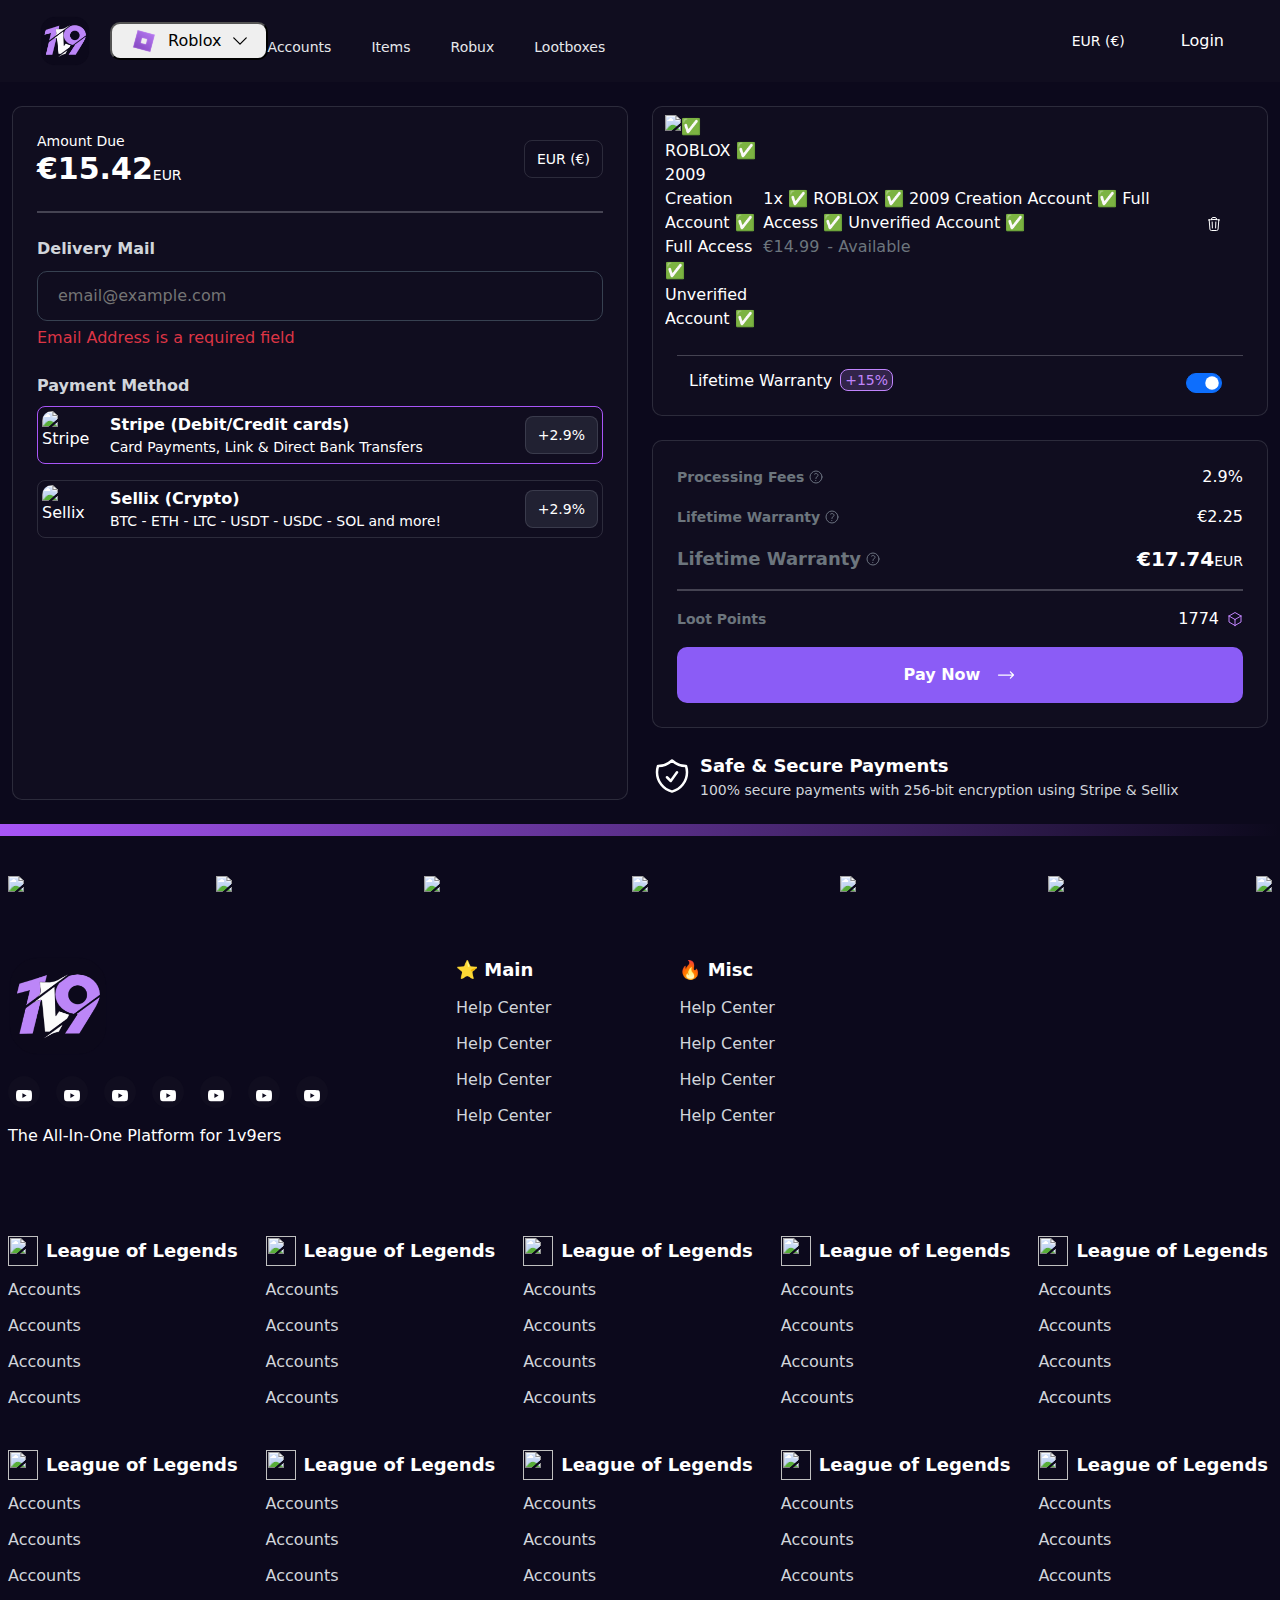
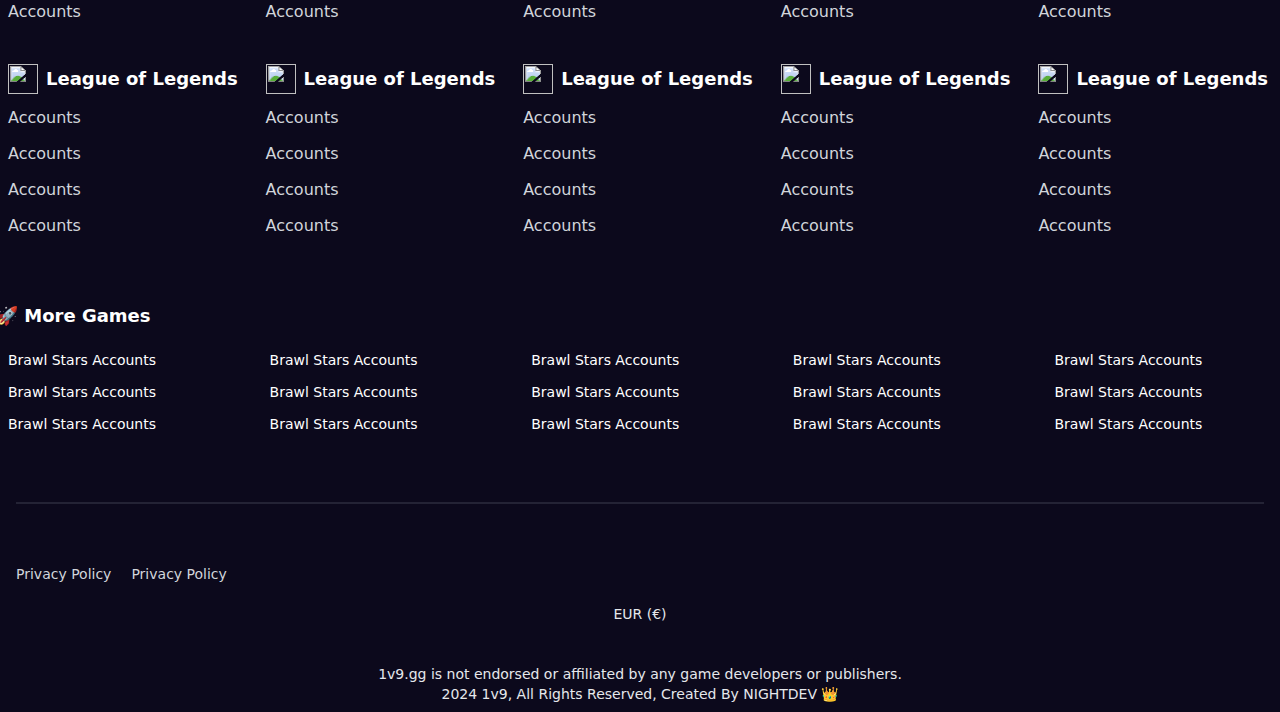
==== commit 83ee80f8: "Merge remote-tracking branch 'origin/main'" ====
--- a/checkout.html
+++ b/checkout.html
@@ -15,6 +15,8 @@
         crossorigin="anonymous" referrerpolicy="no-referrer"></script>
     <link rel="stylesheet" href="./styles/common.css" />
     <link rel="stylesheet" href="./styles/checkout.css" />
+    <link rel="stylesheet" href="./styles/footer.css"/>
+
 </head>
 
 <body>
@@ -284,6 +286,534 @@
                 </div>
             </div>
         </div>
+           <!-- Footer-->
+           <div class="relative">
+            <div>
+                <div class="h-3 line-footer">
+                </div>
+                <div class="px-2 pt-10">
+                    <div class="mx-auto pb-5 max-w-7xl">
+                        <div class="d-flex flex-row gap-5 opacity-70 justify-content-between mb-16 overflow-x-auto">
+                            <img class="shrink-0 min-h-4" src="https://images.1v9.gg/googlepay.svg"/>
+                            <img class="shrink-0 min-h-4" src="https://images.1v9.gg/visa.svg"/>
+                            <img class="shrink-0 min-h-4" src="https://images.1v9.gg/applepay.svg"/>
+                            <img class="shrink-0 min-h-4" src="https://images.1v9.gg/sofort.svg"/>
+                            <img class="shrink-0 min-h-4" src="https://images.1v9.gg/americanexpress.svg"/>
+                            <img class="shrink-0 min-h-4" src="https://images.1v9.gg/mastercard.svg"/>
+                            <img class="shrink-0 min-h-4" src="https://images.1v9.gg/bitcoin.svg"/>
+                        </div>
+                        <div class="d-flex flex-wrap gap-24 flex-column">
+                            <div class="w-full d-flex flex-row gap-32 gap-y-10 flex-wrap justify-content-start">
+                                <div class="w-fit">
+                                    <div class="w-fit mx-0">
+                                        <img src="./images/logo.png" width="100px" height="100px"/>
+                                    </div>
+                                    <div class="mt-5">
+                                        <div class="d-flex flex-wrap gap-3 pb-4 w-fit mx-0 max-w-sm">
+                                            <a href="#">
+                                                <div class="bg-card rounded-full w-8 h-8">
+                                                    <div class="w-fit mx-auto pt-2">
+                                                        <svg xmlns="http://www.w3.org/2000/svg" fill="currentColor" viewBox="0 0 16 16" class="w-4 text-purple-300"><path d="M8.051 1.999h.089c.822.003 4.987.033 6.11.335a2.01 2.01 0 0 1 1.415 1.42c.101.38.172.883.22 1.402l.01.104.022.26.008.104c.065.914.073 1.77.074 1.957v.075c-.001.194-.01 1.108-.082 2.06l-.008.105-.009.104c-.05.572-.124 1.14-.235 1.558a2.007 2.007 0 0 1-1.415 1.42c-1.16.312-5.569.334-6.18.335h-.142c-.309 0-1.587-.006-2.927-.052l-.17-.006-.087-.004-.171-.007-.171-.007c-1.11-.049-2.167-.128-2.654-.26a2.007 2.007 0 0 1-1.415-1.419c-.111-.417-.185-.986-.235-1.558L.09 9.82l-.008-.104A31.4 31.4 0 0 1 0 7.68v-.123c.002-.215.01-.958.064-1.778l.007-.103.003-.052.008-.104.022-.26.01-.104c.048-.519.119-1.023.22-1.402a2.007 2.007 0 0 1 1.415-1.42c.487-.13 1.544-.21 2.654-.26l.17-.007.172-.006.086-.003.171-.007A99.788 99.788 0 0 1 7.858 2h.193zM6.4 5.209v4.818l4.157-2.408L6.4 5.209z"></path></svg>
+                                                    </div>
+                                                </div>
+                                            </a>
+                                            <a href="#">
+                                                <div class="bg-card rounded-full w-8 h-8">
+                                                    <div class="w-fit mx-auto pt-2">
+                                                        <svg xmlns="http://www.w3.org/2000/svg" fill="currentColor" viewBox="0 0 16 16" class="w-4 text-purple-300"><path d="M8.051 1.999h.089c.822.003 4.987.033 6.11.335a2.01 2.01 0 0 1 1.415 1.42c.101.38.172.883.22 1.402l.01.104.022.26.008.104c.065.914.073 1.77.074 1.957v.075c-.001.194-.01 1.108-.082 2.06l-.008.105-.009.104c-.05.572-.124 1.14-.235 1.558a2.007 2.007 0 0 1-1.415 1.42c-1.16.312-5.569.334-6.18.335h-.142c-.309 0-1.587-.006-2.927-.052l-.17-.006-.087-.004-.171-.007-.171-.007c-1.11-.049-2.167-.128-2.654-.26a2.007 2.007 0 0 1-1.415-1.419c-.111-.417-.185-.986-.235-1.558L.09 9.82l-.008-.104A31.4 31.4 0 0 1 0 7.68v-.123c.002-.215.01-.958.064-1.778l.007-.103.003-.052.008-.104.022-.26.01-.104c.048-.519.119-1.023.22-1.402a2.007 2.007 0 0 1 1.415-1.42c.487-.13 1.544-.21 2.654-.26l.17-.007.172-.006.086-.003.171-.007A99.788 99.788 0 0 1 7.858 2h.193zM6.4 5.209v4.818l4.157-2.408L6.4 5.209z"></path></svg>
+                                                    </div>
+                                                </div>
+                                            </a>
+                                            <a href="#">
+                                                <div class="bg-card rounded-full w-8 h-8">
+                                                    <div class="w-fit mx-auto pt-2">
+                                                        <svg xmlns="http://www.w3.org/2000/svg" fill="currentColor" viewBox="0 0 16 16" class="w-4 text-purple-300"><path d="M8.051 1.999h.089c.822.003 4.987.033 6.11.335a2.01 2.01 0 0 1 1.415 1.42c.101.38.172.883.22 1.402l.01.104.022.26.008.104c.065.914.073 1.77.074 1.957v.075c-.001.194-.01 1.108-.082 2.06l-.008.105-.009.104c-.05.572-.124 1.14-.235 1.558a2.007 2.007 0 0 1-1.415 1.42c-1.16.312-5.569.334-6.18.335h-.142c-.309 0-1.587-.006-2.927-.052l-.17-.006-.087-.004-.171-.007-.171-.007c-1.11-.049-2.167-.128-2.654-.26a2.007 2.007 0 0 1-1.415-1.419c-.111-.417-.185-.986-.235-1.558L.09 9.82l-.008-.104A31.4 31.4 0 0 1 0 7.68v-.123c.002-.215.01-.958.064-1.778l.007-.103.003-.052.008-.104.022-.26.01-.104c.048-.519.119-1.023.22-1.402a2.007 2.007 0 0 1 1.415-1.42c.487-.13 1.544-.21 2.654-.26l.17-.007.172-.006.086-.003.171-.007A99.788 99.788 0 0 1 7.858 2h.193zM6.4 5.209v4.818l4.157-2.408L6.4 5.209z"></path></svg>
+                                                    </div>
+                                                </div>
+                                            </a>
+                                            <a href="#">
+                                                <div class="bg-card rounded-full w-8 h-8">
+                                                    <div class="w-fit mx-auto pt-2">
+                                                        <svg xmlns="http://www.w3.org/2000/svg" fill="currentColor" viewBox="0 0 16 16" class="w-4 text-purple-300"><path d="M8.051 1.999h.089c.822.003 4.987.033 6.11.335a2.01 2.01 0 0 1 1.415 1.42c.101.38.172.883.22 1.402l.01.104.022.26.008.104c.065.914.073 1.77.074 1.957v.075c-.001.194-.01 1.108-.082 2.06l-.008.105-.009.104c-.05.572-.124 1.14-.235 1.558a2.007 2.007 0 0 1-1.415 1.42c-1.16.312-5.569.334-6.18.335h-.142c-.309 0-1.587-.006-2.927-.052l-.17-.006-.087-.004-.171-.007-.171-.007c-1.11-.049-2.167-.128-2.654-.26a2.007 2.007 0 0 1-1.415-1.419c-.111-.417-.185-.986-.235-1.558L.09 9.82l-.008-.104A31.4 31.4 0 0 1 0 7.68v-.123c.002-.215.01-.958.064-1.778l.007-.103.003-.052.008-.104.022-.26.01-.104c.048-.519.119-1.023.22-1.402a2.007 2.007 0 0 1 1.415-1.42c.487-.13 1.544-.21 2.654-.26l.17-.007.172-.006.086-.003.171-.007A99.788 99.788 0 0 1 7.858 2h.193zM6.4 5.209v4.818l4.157-2.408L6.4 5.209z"></path></svg>
+                                                    </div>
+                                                </div>
+                                            </a>
+                                            <a href="#">
+                                                <div class="bg-card rounded-full w-8 h-8">
+                                                    <div class="w-fit mx-auto pt-2">
+                                                        <svg xmlns="http://www.w3.org/2000/svg" fill="currentColor" viewBox="0 0 16 16" class="w-4 text-purple-300"><path d="M8.051 1.999h.089c.822.003 4.987.033 6.11.335a2.01 2.01 0 0 1 1.415 1.42c.101.38.172.883.22 1.402l.01.104.022.26.008.104c.065.914.073 1.77.074 1.957v.075c-.001.194-.01 1.108-.082 2.06l-.008.105-.009.104c-.05.572-.124 1.14-.235 1.558a2.007 2.007 0 0 1-1.415 1.42c-1.16.312-5.569.334-6.18.335h-.142c-.309 0-1.587-.006-2.927-.052l-.17-.006-.087-.004-.171-.007-.171-.007c-1.11-.049-2.167-.128-2.654-.26a2.007 2.007 0 0 1-1.415-1.419c-.111-.417-.185-.986-.235-1.558L.09 9.82l-.008-.104A31.4 31.4 0 0 1 0 7.68v-.123c.002-.215.01-.958.064-1.778l.007-.103.003-.052.008-.104.022-.26.01-.104c.048-.519.119-1.023.22-1.402a2.007 2.007 0 0 1 1.415-1.42c.487-.13 1.544-.21 2.654-.26l.17-.007.172-.006.086-.003.171-.007A99.788 99.788 0 0 1 7.858 2h.193zM6.4 5.209v4.818l4.157-2.408L6.4 5.209z"></path></svg>
+                                                    </div>
+                                                </div>
+                                            </a>
+                                            <a href="#">
+                                                <div class="bg-card rounded-full w-8 h-8">
+                                                    <div class="w-fit mx-auto pt-2">
+                                                        <svg xmlns="http://www.w3.org/2000/svg" fill="currentColor" viewBox="0 0 16 16" class="w-4 text-purple-300"><path d="M8.051 1.999h.089c.822.003 4.987.033 6.11.335a2.01 2.01 0 0 1 1.415 1.42c.101.38.172.883.22 1.402l.01.104.022.26.008.104c.065.914.073 1.77.074 1.957v.075c-.001.194-.01 1.108-.082 2.06l-.008.105-.009.104c-.05.572-.124 1.14-.235 1.558a2.007 2.007 0 0 1-1.415 1.42c-1.16.312-5.569.334-6.18.335h-.142c-.309 0-1.587-.006-2.927-.052l-.17-.006-.087-.004-.171-.007-.171-.007c-1.11-.049-2.167-.128-2.654-.26a2.007 2.007 0 0 1-1.415-1.419c-.111-.417-.185-.986-.235-1.558L.09 9.82l-.008-.104A31.4 31.4 0 0 1 0 7.68v-.123c.002-.215.01-.958.064-1.778l.007-.103.003-.052.008-.104.022-.26.01-.104c.048-.519.119-1.023.22-1.402a2.007 2.007 0 0 1 1.415-1.42c.487-.13 1.544-.21 2.654-.26l.17-.007.172-.006.086-.003.171-.007A99.788 99.788 0 0 1 7.858 2h.193zM6.4 5.209v4.818l4.157-2.408L6.4 5.209z"></path></svg>
+                                                    </div>
+                                                </div>
+                                            </a>
+                                            <a href="#">
+                                                <div class="bg-card rounded-full w-8 h-8">
+                                                    <div class="w-fit mx-auto pt-2">
+                                                        <svg xmlns="http://www.w3.org/2000/svg" fill="currentColor" viewBox="0 0 16 16" class="w-4 text-purple-300"><path d="M8.051 1.999h.089c.822.003 4.987.033 6.11.335a2.01 2.01 0 0 1 1.415 1.42c.101.38.172.883.22 1.402l.01.104.022.26.008.104c.065.914.073 1.77.074 1.957v.075c-.001.194-.01 1.108-.082 2.06l-.008.105-.009.104c-.05.572-.124 1.14-.235 1.558a2.007 2.007 0 0 1-1.415 1.42c-1.16.312-5.569.334-6.18.335h-.142c-.309 0-1.587-.006-2.927-.052l-.17-.006-.087-.004-.171-.007-.171-.007c-1.11-.049-2.167-.128-2.654-.26a2.007 2.007 0 0 1-1.415-1.419c-.111-.417-.185-.986-.235-1.558L.09 9.82l-.008-.104A31.4 31.4 0 0 1 0 7.68v-.123c.002-.215.01-.958.064-1.778l.007-.103.003-.052.008-.104.022-.26.01-.104c.048-.519.119-1.023.22-1.402a2.007 2.007 0 0 1 1.415-1.42c.487-.13 1.544-.21 2.654-.26l.17-.007.172-.006.086-.003.171-.007A99.788 99.788 0 0 1 7.858 2h.193zM6.4 5.209v4.818l4.157-2.408L6.4 5.209z"></path></svg>
+                                                    </div>
+                                                </div>
+                                            </a>
+                                        </div>
+                                    </div>
+                                    <p class="text-md max-w-xl text-start">
+                                        The All-In-One Platform for 1v9ers
+                                    </p>
+                                </div>
+                                <ul class="text-md space-y-3 text-gray-300">
+                                    <li class="mt-0">
+                                        <p class="fw-semibold text-white text-lg"> ⭐ Main </p>
+                                    </li>
+                                    <li>
+                                        <a href="#">Help Center</a>
+                                    </li>
+                                    <li>
+                                        <a href="#">Help Center</a>
+                                    </li>
+                                    <li>
+                                        <a href="#">Help Center</a>
+                                    </li>
+                                    <li>
+                                        <a href="#">Help Center</a>
+                                    </li>
+                                </ul>
+                                <ul class="text-md space-y-3 text-gray-300">
+                                    <li class="mt-0">
+                                        <p class="fw-semibold text-white text-lg">  🔥 Misc </p>
+                                    </li>
+                                    <li>
+                                        <a href="#">Help Center</a>
+                                    </li>
+                                    <li>
+                                        <a href="#">Help Center</a>
+                                    </li>
+                                    <li>
+                                        <a href="#">Help Center</a>
+                                    </li>
+                                    <li>
+                                        <a href="#">Help Center</a>
+                                    </li>
+                                </ul>
+                            </div>
+                        
+                            <div class="d-flex flex-column gap-10">
+                                <div class="row justiyf-content-start">
+                                    <div class="col">
+                                        <ul class="text-md space-y-3 w-fit">
+                                            <li class="d-flex gap-2 align-items-center cursor-pointer mt-0">
+                                                <img src="https://images.1v9.gg/lol logo 2-9174edcc168f.webp" width="30px" height="30px"/>
+                                                <p class="font-semibold text-lg truncate">League of Legends</p>
+                                            </li>
+                                            <li>
+                                                <a href="#" class="hover:text-purple-300 text-gray-300">Accounts</a>
+                                            </li>
+                                            <li>
+                                                <a href="#" class="hover:text-purple-300 text-gray-300">Accounts</a>
+                                            </li>
+                                            <li>
+                                                <a href="#" class="hover:text-purple-300 text-gray-300">Accounts</a>
+                                            </li>
+                                            <li>
+                                                <a href="#" class="hover:text-purple-300 text-gray-300">Accounts</a>
+                                            </li>
+                                        </ul>
+                                    </div>
+    
+                                    <div class="col">
+                                        <ul class="text-md space-y-3 w-fit">
+                                            <li class="d-flex gap-2 align-items-center cursor-pointer mt-0">
+                                                <img src="https://images.1v9.gg/lol logo 2-9174edcc168f.webp" width="30px" height="30px"/>
+                                                <p class="font-semibold text-lg truncate">League of Legends</p>
+                                            </li>
+                                            <li>
+                                                <a href="#" class="hover:text-purple-300 text-gray-300">Accounts</a>
+                                            </li>
+                                            <li>
+                                                <a href="#" class="hover:text-purple-300 text-gray-300">Accounts</a>
+                                            </li>
+                                            <li>
+                                                <a href="#" class="hover:text-purple-300 text-gray-300">Accounts</a>
+                                            </li>
+                                            <li>
+                                                <a href="#" class="hover:text-purple-300 text-gray-300">Accounts</a>
+                                            </li>
+                                        </ul>
+                                    </div>
+    
+                                    <div class="col">
+                                        <ul class="text-md space-y-3 w-fit">
+                                            <li class="d-flex gap-2 align-items-center cursor-pointer mt-0">
+                                                <img src="https://images.1v9.gg/lol logo 2-9174edcc168f.webp" width="30px" height="30px"/>
+                                                <p class="font-semibold text-lg truncate">League of Legends</p>
+                                            </li>
+                                            <li>
+                                                <a href="#" class="hover:text-purple-300 text-gray-300">Accounts</a>
+                                            </li>
+                                            <li>
+                                                <a href="#" class="hover:text-purple-300 text-gray-300">Accounts</a>
+                                            </li>
+                                            <li>
+                                                <a href="#" class="hover:text-purple-300 text-gray-300">Accounts</a>
+                                            </li>
+                                            <li>
+                                                <a href="#" class="hover:text-purple-300 text-gray-300">Accounts</a>
+                                            </li>
+                                        </ul>
+                                    </div>
+    
+                                    <div class="col">
+                                        <ul class="text-md space-y-3 w-fit">
+                                            <li class="d-flex gap-2 align-items-center cursor-pointer mt-0">
+                                                <img src="https://images.1v9.gg/lol logo 2-9174edcc168f.webp" width="30px" height="30px"/>
+                                                <p class="font-semibold text-lg truncate">League of Legends</p>
+                                            </li>
+                                            <li>
+                                                <a href="#" class="hover:text-purple-300 text-gray-300">Accounts</a>
+                                            </li>
+                                            <li>
+                                                <a href="#" class="hover:text-purple-300 text-gray-300">Accounts</a>
+                                            </li>
+                                            <li>
+                                                <a href="#" class="hover:text-purple-300 text-gray-300">Accounts</a>
+                                            </li>
+                                            <li>
+                                                <a href="#" class="hover:text-purple-300 text-gray-300">Accounts</a>
+                                            </li>
+                                        </ul>
+                                    </div>
+                                    <div class="col">
+                                        <ul class="text-md space-y-3 w-fit">
+                                            <li class="d-flex gap-2 align-items-center cursor-pointer mt-0">
+                                                <img src="https://images.1v9.gg/lol logo 2-9174edcc168f.webp" width="30px" height="30px"/>
+                                                <p class="font-semibold text-lg truncate">League of Legends</p>
+                                            </li>
+                                            <li>
+                                                <a href="#" class="hover:text-purple-300 text-gray-300">Accounts</a>
+                                            </li>
+                                            <li>
+                                                <a href="#" class="hover:text-purple-300 text-gray-300">Accounts</a>
+                                            </li>
+                                            <li>
+                                                <a href="#" class="hover:text-purple-300 text-gray-300">Accounts</a>
+                                            </li>
+                                            <li>
+                                                <a href="#" class="hover:text-purple-300 text-gray-300">Accounts</a>
+                                            </li>
+                                        </ul>
+                                    </div>
+                                </div>
+                                <div class="row justiyf-content-start">
+                                    <div class="col">
+                                        <ul class="text-md space-y-3 w-fit">
+                                            <li class="d-flex gap-2 align-items-center cursor-pointer mt-0">
+                                                <img src="https://images.1v9.gg/lol logo 2-9174edcc168f.webp" width="30px" height="30px"/>
+                                                <p class="font-semibold text-lg truncate">League of Legends</p>
+                                            </li>
+                                            <li>
+                                                <a href="#" class="hover:text-purple-300 text-gray-300">Accounts</a>
+                                            </li>
+                                            <li>
+                                                <a href="#" class="hover:text-purple-300 text-gray-300">Accounts</a>
+                                            </li>
+                                            <li>
+                                                <a href="#" class="hover:text-purple-300 text-gray-300">Accounts</a>
+                                            </li>
+                                            <li>
+                                                <a href="#" class="hover:text-purple-300 text-gray-300">Accounts</a>
+                                            </li>
+                                        </ul>
+                                    </div>
+                                    
+                                    <div class="col">
+                                        <ul class="text-md space-y-3 w-fit">
+                                            <li class="d-flex gap-2 align-items-center cursor-pointer mt-0">
+                                                <img src="https://images.1v9.gg/lol logo 2-9174edcc168f.webp" width="30px" height="30px"/>
+                                                <p class="font-semibold text-lg truncate">League of Legends</p>
+                                            </li>
+                                            <li>
+                                                <a href="#" class="hover:text-purple-300 text-gray-300">Accounts</a>
+                                            </li>
+                                            <li>
+                                                <a href="#" class="hover:text-purple-300 text-gray-300">Accounts</a>
+                                            </li>
+                                            <li>
+                                                <a href="#" class="hover:text-purple-300 text-gray-300">Accounts</a>
+                                            </li>
+                                            <li>
+                                                <a href="#" class="hover:text-purple-300 text-gray-300">Accounts</a>
+                                            </li>
+                                        </ul>
+                                    </div>
+    
+                                    <div class="col">
+                                        <ul class="text-md space-y-3 w-fit">
+                                            <li class="d-flex gap-2 align-items-center cursor-pointer mt-0">
+                                                <img src="https://images.1v9.gg/lol logo 2-9174edcc168f.webp" width="30px" height="30px"/>
+                                                <p class="font-semibold text-lg truncate">League of Legends</p>
+                                            </li>
+                                            <li>
+                                                <a href="#" class="hover:text-purple-300 text-gray-300">Accounts</a>
+                                            </li>
+                                            <li>
+                                                <a href="#" class="hover:text-purple-300 text-gray-300">Accounts</a>
+                                            </li>
+                                            <li>
+                                                <a href="#" class="hover:text-purple-300 text-gray-300">Accounts</a>
+                                            </li>
+                                            <li>
+                                                <a href="#" class="hover:text-purple-300 text-gray-300">Accounts</a>
+                                            </li>
+                                        </ul>
+                                    </div>
+    
+                                    <div class="col">
+                                        <ul class="text-md space-y-3 w-fit">
+                                            <li class="d-flex gap-2 align-items-center cursor-pointer mt-0">
+                                                <img src="https://images.1v9.gg/lol logo 2-9174edcc168f.webp" width="30px" height="30px"/>
+                                                <p class="font-semibold text-lg truncate">League of Legends</p>
+                                            </li>
+                                            <li>
+                                                <a href="#" class="hover:text-purple-300 text-gray-300">Accounts</a>
+                                            </li>
+                                            <li>
+                                                <a href="#" class="hover:text-purple-300 text-gray-300">Accounts</a>
+                                            </li>
+                                            <li>
+                                                <a href="#" class="hover:text-purple-300 text-gray-300">Accounts</a>
+                                            </li>
+                                            <li>
+                                                <a href="#" class="hover:text-purple-300 text-gray-300">Accounts</a>
+                                            </li>
+                                        </ul>
+                                    </div>
+                                    <div class="col">
+                                        <ul class="text-md space-y-3 w-fit">
+                                            <li class="d-flex gap-2 align-items-center cursor-pointer mt-0">
+                                                <img src="https://images.1v9.gg/lol logo 2-9174edcc168f.webp" width="30px" height="30px"/>
+                                                <p class="font-semibold text-lg truncate">League of Legends</p>
+                                            </li>
+                                            <li>
+                                                <a href="#" class="hover:text-purple-300 text-gray-300">Accounts</a>
+                                            </li>
+                                            <li>
+                                                <a href="#" class="hover:text-purple-300 text-gray-300">Accounts</a>
+                                            </li>
+                                            <li>
+                                                <a href="#" class="hover:text-purple-300 text-gray-300">Accounts</a>
+                                            </li>
+                                            <li>
+                                                <a href="#" class="hover:text-purple-300 text-gray-300">Accounts</a>
+                                            </li>
+                                        </ul>
+                                    </div>
+                                </div>
+                                <div class="row justiyf-content-start">
+                                    <div class="col">
+                                        <ul class="text-md space-y-3 w-fit">
+                                            <li class="d-flex gap-2 align-items-center cursor-pointer mt-0">
+                                                <img src="https://images.1v9.gg/lol logo 2-9174edcc168f.webp" width="30px" height="30px"/>
+                                                <p class="font-semibold text-lg truncate">League of Legends</p>
+                                            </li>
+                                            <li>
+                                                <a href="#" class="hover:text-purple-300 text-gray-300">Accounts</a>
+                                            </li>
+                                            <li>
+                                                <a href="#" class="hover:text-purple-300 text-gray-300">Accounts</a>
+                                            </li>
+                                            <li>
+                                                <a href="#" class="hover:text-purple-300 text-gray-300">Accounts</a>
+                                            </li>
+                                            <li>
+                                                <a href="#" class="hover:text-purple-300 text-gray-300">Accounts</a>
+                                            </li>
+                                        </ul>
+                                    </div>
+                                    
+                                    <div class="col">
+                                        <ul class="text-md space-y-3 w-fit">
+                                            <li class="d-flex gap-2 align-items-center cursor-pointer mt-0">
+                                                <img src="https://images.1v9.gg/lol logo 2-9174edcc168f.webp" width="30px" height="30px"/>
+                                                <p class="font-semibold text-lg truncate">League of Legends</p>
+                                            </li>
+                                            <li>
+                                                <a href="#" class="hover:text-purple-300 text-gray-300">Accounts</a>
+                                            </li>
+                                            <li>
+                                                <a href="#" class="hover:text-purple-300 text-gray-300">Accounts</a>
+                                            </li>
+                                            <li>
+                                                <a href="#" class="hover:text-purple-300 text-gray-300">Accounts</a>
+                                            </li>
+                                            <li>
+                                                <a href="#" class="hover:text-purple-300 text-gray-300">Accounts</a>
+                                            </li>
+                                        </ul>
+                                    </div>
+    
+                                    <div class="col">
+                                        <ul class="text-md space-y-3 w-fit">
+                                            <li class="d-flex gap-2 align-items-center cursor-pointer mt-0">
+                                                <img src="https://images.1v9.gg/lol logo 2-9174edcc168f.webp" width="30px" height="30px"/>
+                                                <p class="font-semibold text-lg truncate">League of Legends</p>
+                                            </li>
+                                            <li>
+                                                <a href="#" class="hover:text-purple-300 text-gray-300">Accounts</a>
+                                            </li>
+                                            <li>
+                                                <a href="#" class="hover:text-purple-300 text-gray-300">Accounts</a>
+                                            </li>
+                                            <li>
+                                                <a href="#" class="hover:text-purple-300 text-gray-300">Accounts</a>
+                                            </li>
+                                            <li>
+                                                <a href="#" class="hover:text-purple-300 text-gray-300">Accounts</a>
+                                            </li>
+                                        </ul>
+                                    </div>
+    
+                                    <div class="col">
+                                        <ul class="text-md space-y-3 w-fit">
+                                            <li class="d-flex gap-2 align-items-center cursor-pointer mt-0">
+                                                <img src="https://images.1v9.gg/lol logo 2-9174edcc168f.webp" width="30px" height="30px"/>
+                                                <p class="font-semibold text-lg truncate">League of Legends</p>
+                                            </li>
+                                            <li>
+                                                <a href="#" class="hover:text-purple-300 text-gray-300">Accounts</a>
+                                            </li>
+                                            <li>
+                                                <a href="#" class="hover:text-purple-300 text-gray-300">Accounts</a>
+                                            </li>
+                                            <li>
+                                                <a href="#" class="hover:text-purple-300 text-gray-300">Accounts</a>
+                                            </li>
+                                            <li>
+                                                <a href="#" class="hover:text-purple-300 text-gray-300">Accounts</a>
+                                            </li>
+                                        </ul>
+                                    </div>
+                                    <div class="col">
+                                        <ul class="text-md space-y-3 w-fit">
+                                            <li class="d-flex gap-2 align-items-center cursor-pointer mt-0">
+                                                <img src="https://images.1v9.gg/lol logo 2-9174edcc168f.webp" width="30px" height="30px"/>
+                                                <p class="font-semibold text-lg truncate">League of Legends</p>
+                                            </li>
+                                            <li>
+                                                <a href="#" class="hover:text-purple-300 text-gray-300">Accounts</a>
+                                            </li>
+                                            <li>
+                                                <a href="#" class="hover:text-purple-300 text-gray-300">Accounts</a>
+                                            </li>
+                                            <li>
+                                                <a href="#" class="hover:text-purple-300 text-gray-300">Accounts</a>
+                                            </li>
+                                            <li>
+                                                <a href="#" class="hover:text-purple-300 text-gray-300">Accounts</a>
+                                            </li>
+                                        </ul>
+                                    </div>
+                                </div>
+                            </div>
+                        </div>
+                        <div class="row pt-16 gap-5">
+                            <div class="col-12">
+                                <p class="text-lg font-semibold"> 🚀 More Games </p>
+                            </div>
+                            <div class="col">
+                                <ul class="text-sm">
+                                    <li class="mt-0">
+                                        <a href="#">Brawl Stars Accounts </a>
+                                    </li>
+                                    <li>
+                                        <a href="#">Brawl Stars Accounts </a>
+                                    </li>
+                                    <li>
+                                        <a href="#">Brawl Stars Accounts </a>
+                                    </li>
+                                </ul>
+                            </div>
+                            <div class="col">
+                                <ul class="text-sm">
+                                    <li class="mt-0">
+                                        <a href="#">Brawl Stars Accounts </a>
+                                    </li>
+                                    <li>
+                                        <a href="#">Brawl Stars Accounts </a>
+                                    </li>
+                                    <li>
+                                        <a href="#">Brawl Stars Accounts </a>
+                                    </li>
+                                </ul>
+                            </div>
+                            <div class="col">
+                                <ul class="text-sm">
+                                    <li class="mt-0">
+                                        <a href="#">Brawl Stars Accounts </a>
+                                    </li>
+                                    <li>
+                                        <a href="#">Brawl Stars Accounts </a>
+                                    </li>
+                                    <li>
+                                        <a href="#">Brawl Stars Accounts </a>
+                                    </li>
+                                </ul>
+                            </div>
+                            <div class="col">
+                                <ul class="text-sm">
+                                    <li class="mt-0">
+                                        <a href="#">Brawl Stars Accounts </a>
+                                    </li>
+                                    <li>
+                                        <a href="#">Brawl Stars Accounts </a>
+                                    </li>
+                                    <li>
+                                        <a href="#">Brawl Stars Accounts </a>
+                                    </li>
+                                </ul>
+                            </div>
+                            <div class="col">
+                                <ul class="text-sm">
+                                    <li class="mt-0">
+                                        <a href="#">Brawl Stars Accounts </a>
+                                    </li>
+                                    <li>
+                                        <a href="#">Brawl Stars Accounts </a>
+                                    </li>
+                                    <li>
+                                        <a href="#">Brawl Stars Accounts </a>
+                                    </li>
+                                </ul>
+                            </div>
+                        </div>
+                    </div>
+                    <hr class="mx-2 my-5 border-1 border border-gray-500"/>
+                    <div class="max-w-7xl mx-auto px-2">
+                        <ul class="d-flex flex-wrap gap-5 text-gray-300 text-sm">
+                            <li>
+                                <a> Privacy Policy </a>
+                            </li>
+                            <li>
+                                <a> Privacy Policy </a>
+                            </li>
+                        </ul>
+                    </div>
+                    <div class="text-center text-sm mx-20 text-gray-200 pb-2">
+                        <div class="pb-10 pt-5 w-fit mx-auto">
+                            <p>EUR (€) </p>
+                        </div>
+                        <p>1v9.gg is not endorsed or affiliated by any game developers or publishers.</p>
+                        <p class="text-sm pl-6">
+                            2024 1v9, All Rights Reserved, Created By NIGHTDEV 👑
+                        </p>
+                    </div>
+                </div>
+            </div>
+        </div>
+        <!-- Footer-->
     </div>
 
 </html>--- a/styles/common.css
+++ b/styles/common.css
@@ -78,8 +78,11 @@
 .h-2 {
   height: 0.5rem;
 }
-.h-4 {
-  height: 1rem;
+.h-3{
+    height: 0.75rem;
+}
+.h-4{
+    height: 1rem;
 }
 .h-6 {
   height: 1.5rem;
@@ -128,8 +131,11 @@
 .pt-10 {
   padding-top: 2.5rem;
 }
-.pt-20 {
-  padding-top: 5rem;
+.pt-16{
+    padding-top: 4rem;
+}
+.pt-20{
+    padding-top: 5rem;
 }
 .pt-36 {
   padding-top: 9rem;
@@ -191,8 +197,8 @@
   padding-bottom: 0.75rem;
   padding-top: 0.75rem;
 }
-.mt-5 {
-  margin-top: 1.25rem;
+.mt-5{
+    margin-top: 1.25rem !important;
 }
 .mt-16 {
   margin-top: 4rem;
@@ -200,6 +206,9 @@
 .mt-32 {
   margin-top: 8rem;
 }
+.mb-16{
+    margin-bottom: 4rem;
+}
 .mb-24 {
   margin-bottom: 24px;
 }
@@ -207,15 +216,21 @@
 .gap-10 {
   gap: 2.5rem;
 }
-
+.gap-24{
+    gap: 5.5rem;
+}
 a {
   color: inherit;
   text-decoration: inherit;
 }
 
 ul {
-  list-style-type: none;
-  margin-bottom: 0;
+    list-style-type: none;
+    margin-bottom: 0;
+    padding-left: 0;
+}
+li{
+    margin-top: 12px;
 }
 
 p {
@@ -253,6 +268,15 @@
   gap: 2.5rem;
 }
 
+.gap-24{
+    gap: 5.5rem;
+}
+
+.gap-32{
+    gap: 8rem;
+
+}
+
 .object-contain {
   object-fit: contain;
 }
@@ -311,6 +335,9 @@
 }
 .bg-none {
   background: inherit;
+}
+.border-gray-500{
+    border-color: rgb(107 114 128) !important;
 }
 
 .item-tag {
@@ -356,8 +383,11 @@
 .min-h-96 {
   min-height: 24rem;
 }
-.max-w-lg {
-  max-width: 32rem;
+.max-w-sm{
+    max-width: 24rem;
+}
+.max-w-lg{
+    max-width: 32rem;
 }
 .max-w-6xl {
   max-width: 72rem;
@@ -445,3 +475,16 @@
   --tw-text-opacity: 1;
   color: rgb(107 114 128 / var(--tw-text-opacity));
 }
+.my-5{
+    margin-inline: 1.25rem;
+}
+.mx-10{
+    margin-left: 2.5rem;
+    margin-right: 2.5rem;
+}
+.mx-20{
+    margin-left: 5rem;
+    margin-right: 5rem;
+}
+
+
--- a/styles/footer.css
+++ b/styles/footer.css
@@ -0,0 +1,10 @@
+
+@keyframes pulse {
+    50% {
+        opacity: .5
+    }
+  }
+.line-footer{
+    background-image: linear-gradient(to right,#a855f7, #a855f700 );
+    animation: pulse 2s cubic-bezier(.4,0,.6,1) infinite
+}
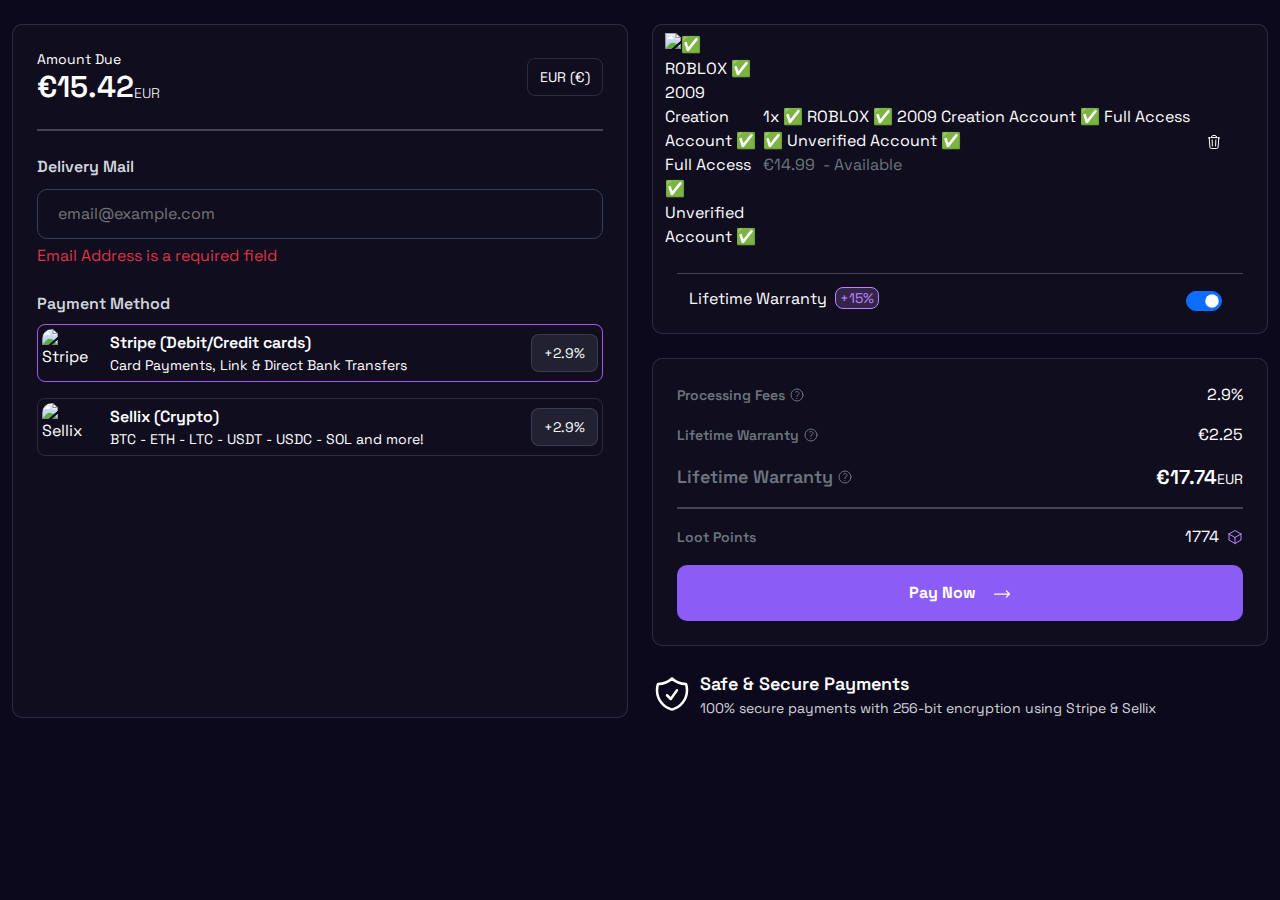
==== commit 44639c42: "check" ====
--- a/checkout.html
+++ b/checkout.html
@@ -20,800 +20,211 @@
 </head>
 
 <body>
-    <div class="mx-auto">
-        <div class="hidden xl:block xl:pb-10">
-            <nav
-                class="hidden bg-card shadow-xl xl:w-full justify-items-stretch z-50 rounded-b-20 d-flex flex-row align-items-center py-3 px-10 xl:gap-5 fixed">
-                <div class="shrink-0 d-flex 2xl:gap-16 gap-5 align-items-center">
-                    <a href="/" class="opacity-80 hover:opacity-100">
-                        <img width="50" height="50" alt="1v9.GG Logo" src="./images/logo.png" />
-                    </a>
-                    <button type="button" class="btn-roblox px-4 rounded-20">
-                        <div class="d-flex gap-2 align-items-center justify-content-between">
-                            <div class="d-flex gap-2 align-items-center">
-                                <img src="./images/logo-btn-roblox.webp" class="w-8 h-8" />
-                                <span> Roblox </span>
-                            </div>
-                            <svg xmlns="http://www.w3.org/2000/svg" fill="none" viewBox="0 0 24 24" stroke-width="1.5"
-                                stroke="currentColor" aria-hidden="true" data-slot="icon" class="w-5">
-                                <path stroke-linecap="round" stroke-linejoin="round" d="m19.5 8.25-7.5 7.5-7.5-7.5">
-                                </path>
-                            </svg>
-                        </div>
-                    </button>
-                </div>
-                <div class="d-flex gap-10 h-full align-items-center">
-                    <ul class="d-flex gap-10 align-items-center text-sm text-gray-200">
-                        <li class="relative">
-                            <a href="#" class="link-hover flex gap-1 items-center hover:text-purple-300 cursor-pointer">
-                                <span class="iconify i-solar:shield-user-outline h-4 w-4"></span>
-                                Accounts
-                            </a>
-                        </li>
-                        <li class="relative">
-                            <a href="#" class="link-hover flex gap-1 items-center hover:text-purple-300 cursor-pointer">
-                                <span class="iconify i-solar:shield-user-outline h-4 w-4"></span>
-                                Items
-                            </a>
-                        </li>
-                        <li class="relative">
-                            <a href="#" class="link-hover flex gap-1 items-center hover:text-purple-300 cursor-pointer">
-                                <span class="iconify i-solar:shield-user-outline h-4 w-4"></span>
-                                Robux
-                            </a>
-                        </li>
-                        <li class="relative">
-                            <a href="#" class="link-hover flex gap-1 items-center hover:text-purple-300 cursor-pointer">
-                                <span class="iconify i-solar:shield-user-outline h-4 w-4"></span>
-                                Lootboxes
-                            </a>
-                        </li>
-                    </ul>
-                </div>
-                <div class="ms-auto d-flex gap-10 align-item-center">
-                    <p class="text-sm cursor-pointer align-content-center">EUR (€)</p>
-                    <a href="#">
-                        <div class="btn-login rounded-20 px-4 p-2">
-                            <div>Login</div>
-                        </div>
-                    </a>
-                </div>
-            </nav>
-        </div>
-        <div class="checkout-page container-page">
-            <div class="row">
-                <div class="col-lg col-12 box box1 custom-gap d-flex">
-                    <div class="border-box flex-column">
-                        <div class="d-flex justify-content-between align-items-center">
-                            <div class="">
-                                <p class="text-sm">Amount Due</p>
-                                <div class="price d-flex justify-content-between">
-                                    <div class="d-flex text-3xl font-semibold">
-                                        <p>€15.42</p>
-                                        <span class="text-sm pb-0.5 align-content-end font-weight-300">EUR</span>
+    <div class="checkout-page container-page">
+        <div class="row">
+            <div class="col-lg col-12 box box1 custom-gap d-flex">
+                <div class="border-box flex-column">
+                    <div class="d-flex justify-content-between align-items-center">
+                        <div class="">
+                            <p class="text-sm">Amount Due</p>
+                            <div class="price d-flex justify-content-between">
+                                <div class="d-flex text-3xl font-semibold">
+                                    <p>€15.42</p>
+                                    <span class="text-sm pb-0.5 align-content-end font-weight-300">EUR</span>
+                                </div>
+                            </div>
+                        </div>
+                        <div class="currency text-sm">EUR (€)</div>
+                    </div>
+                    <p class="line my-4"></p>
+                    <div class="mb-4">
+                        <label for="" class="text-base font-semibold text-gray-300">
+                            Delivery Mail
+                        </label>
+                        <input type="email" class="form-input" placeholder="email@example.com" />
+                        <div class="text-danger">Email Address is a required field</div>
+                    </div>
+                    <div class="payment-form">
+                        <label for="" class="text-base font-semibold text-gray-300">Payment Method</label>
+                        <label for="stripe" class="cursor-pointer w-100">
+                            <input type="radio" name="payment-box-radio" id="stripe" hidden checked="checked" />
+                            <div class="payment-box d-flex align-items-center justify-content-between">
+                                <div class="d-flex gap-5">
+                                    <img alt="Stripe" data-nuxt-img="" srcset="
+                      https://images.1v9.gg/stripe_payments.webp 1x,
+                      https://images.1v9.gg/stripe_payments.webp 2x
+                    " class="h-12 w-12 rounded-20" src="https://images.1v9.gg/stripe_payments.webp" />
+                                    <div class="d-flex flex-column justify-content-center">
+                                        <p class="font-semibold">Stripe (Debit/Credit cards)</p>
+                                        <p class="text-sm">
+                                            Card Payments, Link & Direct Bank Transfers
+                                        </p>
                                     </div>
                                 </div>
-                            </div>
-                            <div class="currency text-sm">EUR (€)</div>
-                        </div>
-                        <p class="line my-4"></p>
-                        <div class="mb-4">
-                            <label for="" class="text-base font-semibold text-gray-300">
-                                Delivery Mail
-                            </label>
-                            <input type="email" class="form-input" placeholder="email@example.com" />
-                            <div class="text-danger">Email Address is a required field</div>
-                        </div>
-                        <div class="payment-form">
-                            <label for="" class="text-base font-semibold text-gray-300">Payment Method</label>
-                            <label for="stripe" class="cursor-pointer w-100">
-                                <input type="radio" name="payment-box-radio" id="stripe" hidden checked="checked" />
-                                <div class="payment-box d-flex align-items-center justify-content-between">
-                                    <div class="d-flex gap-5">
-                                        <img alt="Stripe" data-nuxt-img="" srcset="
-                          https://images.1v9.gg/stripe_payments.webp 1x,
-                          https://images.1v9.gg/stripe_payments.webp 2x
-                        " class="h-12 w-12 rounded-20" src="https://images.1v9.gg/stripe_payments.webp" />
-                                        <div class="d-flex flex-column justify-content-center">
-                                            <p class="font-semibold">Stripe (Debit/Credit cards)</p>
-                                            <p class="text-sm">
-                                                Card Payments, Link & Direct Bank Transfers
-                                            </p>
-                                        </div>
+                                <div class="currency text-sm">+2.9%</div>
+                            </div>
+                        </label>
+                        <label for="sellix" class="cursor-pointer w-100">
+                            <input type="radio" name="payment-box-radio" id="sellix" hidden />
+                            <div class="payment-box d-flex align-items-center justify-content-between">
+                                <div class="d-flex gap-5">
+                                    <img alt="Sellix" data-nuxt-img="" srcset="
+                      https://images.1v9.gg/sellix_payments.webp 1x,
+                      https://images.1v9.gg/sellix_payments.webp 2x
+                    " class="h-12 w-12 rounded-20 opacity-70" src="https://images.1v9.gg/sellix_payments.webp" />
+                                    <div class="d-flex flex-column justify-content-center">
+                                        <p class="font-semibold">Sellix (Crypto)</p>
+                                        <p class="text-sm">
+                                            BTC - ETH - LTC - USDT - USDC - SOL and more!
+                                        </p>
                                     </div>
-                                    <div class="currency text-sm">+2.9%</div>
                                 </div>
-                            </label>
-                            <label for="sellix" class="cursor-pointer w-100">
-                                <input type="radio" name="payment-box-radio" id="sellix" hidden />
-                                <div class="payment-box d-flex align-items-center justify-content-between">
-                                    <div class="d-flex gap-5">
-                                        <img alt="Sellix" data-nuxt-img="" srcset="
-                          https://images.1v9.gg/sellix_payments.webp 1x,
-                          https://images.1v9.gg/sellix_payments.webp 2x
-                        " class="h-12 w-12 rounded-20 opacity-70" src="https://images.1v9.gg/sellix_payments.webp" />
-                                        <div class="d-flex flex-column justify-content-center">
-                                            <p class="font-semibold">Sellix (Crypto)</p>
-                                            <p class="text-sm">
-                                                BTC - ETH - LTC - USDT - USDC - SOL and more!
-                                            </p>
-                                        </div>
-                                    </div>
-                                    <div class="currency text-sm">+2.9%</div>
-                                </div>
-                            </label>
-                        </div>
-                    </div>
-                </div>
-                <div class="col-lg col-12 box box1">
-                    <div class="border-box mb-24 px-6 py-2">
-                        <div class="row align-items-center mb-4">
-                            <div class="col-2">
-                                <img width="75" height="75"
-                                    alt="✅ ROBLOX ✅ 2009 Creation Account ✅ Full Access ✅ Unverified Account ✅"
-                                    data-nuxt-img="" srcset="
-                      https://images.1v9.gg/cs21-5d3a78be731f.webp 1x,
-                      https://images.1v9.gg/cs21-5d3a78be731f.webp 2x
-                    " src="https://images.1v9.gg/cs21-5d3a78be731f.webp" />
-                            </div>
-                            <div class="col-9">
-                                <div class="">
-                                    <p>
-                                        1x ✅ ROBLOX ✅ 2009 Creation Account ✅ Full Access ✅
-                                        Unverified Account ✅
-                                    </p>
-                                    <p class="d-flex gap-2 text-md text-secondary">
-                                        €14.99 <span>- Available</span>
-                                    </p>
-                                </div>
-                            </div>
-                            <div class="col-1">
-                                <svg xmlns="http://www.w3.org/2000/svg" fill="none" viewBox="0 0 24 24"
+                                <div class="currency text-sm">+2.9%</div>
+                            </div>
+                        </label>
+                    </div>
+                </div>
+            </div>
+            <div class="col-lg col-12 box box1">
+                <div class="border-box mb-24 px-6 py-2">
+                    <div class="row align-items-center mb-4">
+                        <div class="col-2">
+                            <img width="75" height="75"
+                                alt="✅ ROBLOX ✅ 2009 Creation Account ✅ Full Access ✅ Unverified Account ✅"
+                                data-nuxt-img="" srcset="
+                  https://images.1v9.gg/cs21-5d3a78be731f.webp 1x,
+                  https://images.1v9.gg/cs21-5d3a78be731f.webp 2x
+                " src="https://images.1v9.gg/cs21-5d3a78be731f.webp" />
+                        </div>
+                        <div class="col-9">
+                            <div class="">
+                                <p>
+                                    1x ✅ ROBLOX ✅ 2009 Creation Account ✅ Full Access ✅
+                                    Unverified Account ✅
+                                </p>
+                                <p class="d-flex gap-2 text-md text-secondary">
+                                    €14.99 <span>- Available</span>
+                                </p>
+                            </div>
+                        </div>
+                        <div class="col-1">
+                            <svg xmlns="http://www.w3.org/2000/svg" fill="none" viewBox="0 0 24 24"
+                                stroke-width="1.5" stroke="currentColor" aria-hidden="true" data-slot="icon"
+                                class="w-4 hover:text-red-500 cursor-pointer">
+                                <path stroke-linecap="round" stroke-linejoin="round"
+                                    d="m14.74 9-.346 9m-4.788 0L9.26 9m9.968-3.21c.342.052.682.107 1.022.166m-1.022-.165L18.16 19.673a2.25 2.25 0 0 1-2.244 2.077H8.084a2.25 2.25 0 0 1-2.244-2.077L4.772 5.79m14.456 0a48.108 48.108 0 0 0-3.478-.397m-12 .562c.34-.059.68-.114 1.022-.165m0 0a48.11 48.11 0 0 1 3.478-.397m7.5 0v-.916c0-1.18-.91-2.164-2.09-2.201a51.964 51.964 0 0 0-3.32 0c-1.18.037-2.09 1.022-2.09 2.201v.916m7.5 0a48.667 48.667 0 0 0-7.5 0">
+                                </path>
+                            </svg>
+                        </div>
+                    </div>
+                    <div class="d-flex justify-content-between align-items-center box-product-detail">
+                        <div class="d-flex gap-2">
+                            <p>Lifetime Warranty</p>
+                            <div class="box-sale">+15%</div>
+                        </div>
+                        <div class="form-check form-switch">
+                            <input class="form-check-input" type="checkbox" role="switch"
+                                id="flexSwitchCheckChecked" checked />
+                            <label class="form-check-label" for="flexSwitchCheckChecked"></label>
+                        </div>
+                    </div>
+                </div>
+                <div class="border-box mb-24">
+                    <div class="d-flex justify-content-between mb-3">
+                        <p class="d-flex gap-1 align-items-center text-sm text-secondary font-semibold">
+                            Processing Fees
+                            <svg xmlns="http://www.w3.org/2000/svg" fill="none" viewBox="0 0 24 24"
+                                stroke-width="1.5" stroke="currentColor" aria-hidden="true" data-slot="icon"
+                                class="w-4 h-4 text-gray-500 hover:text-purple-400 v-popper--has-tooltip">
+                                <path stroke-linecap="round" stroke-linejoin="round"
+                                    d="M9.879 7.519c1.171-1.025 3.071-1.025 4.242 0 1.172 1.025 1.172 2.687 0 3.712-.203.179-.43.326-.67.442-.745.361-1.45.999-1.45 1.827v.75M21 12a9 9 0 1 1-18 0 9 9 0 0 1 18 0Zm-9 5.25h.008v.008H12v-.008Z">
+                                </path>
+                            </svg>
+                        </p>
+                        <p>2.9%</p>
+                    </div>
+                    <div class="d-flex justify-content-between mb-3">
+                        <p class="d-flex gap-1 align-items-center text-sm text-secondary font-semibold">
+                            Lifetime Warranty
+                            <svg xmlns="http://www.w3.org/2000/svg" fill="none" viewBox="0 0 24 24"
+                                stroke-width="1.5" stroke="currentColor" aria-hidden="true" data-slot="icon"
+                                class="w-4 h-4 text-gray-500 hover:text-purple-400 v-popper--has-tooltip">
+                                <path stroke-linecap="round" stroke-linejoin="round"
+                                    d="M9.879 7.519c1.171-1.025 3.071-1.025 4.242 0 1.172 1.025 1.172 2.687 0 3.712-.203.179-.43.326-.67.442-.745.361-1.45.999-1.45 1.827v.75M21 12a9 9 0 1 1-18 0 9 9 0 0 1 18 0Zm-9 5.25h.008v.008H12v-.008Z">
+                                </path>
+                            </svg>
+                        </p>
+                        <p>€2.25</p>
+                    </div>
+                    <div class="d-flex justify-content-between mb-3">
+                        <p class="d-flex gap-1 align-items-center text-lg text-secondary font-semibold">
+                            Lifetime Warranty
+                            <svg xmlns="http://www.w3.org/2000/svg" fill="none" viewBox="0 0 24 24"
+                                stroke-width="1.5" stroke="currentColor" aria-hidden="true" data-slot="icon"
+                                class="w-4 h-4 text-gray-500 hover:text-purple-400 v-popper--has-tooltip">
+                                <path stroke-linecap="round" stroke-linejoin="round"
+                                    d="M9.879 7.519c1.171-1.025 3.071-1.025 4.242 0 1.172 1.025 1.172 2.687 0 3.712-.203.179-.43.326-.67.442-.745.361-1.45.999-1.45 1.827v.75M21 12a9 9 0 1 1-18 0 9 9 0 0 1 18 0Zm-9 5.25h.008v.008H12v-.008Z">
+                                </path>
+                            </svg>
+                        </p>
+                        <div class="d-flex">
+                            <p class="text-xl font-semibold">€17.74</p>
+                            <span class="font-light text-sm align-content-end pb-0.5">EUR</span>
+                        </div>
+                    </div>
+                    <div class="line"></div>
+                    <div class="d-flex justify-content-between my-3">
+                        <p class="d-flex gap-1 align-items-center text-sm text-secondary font-semibold">
+                            Loot Points
+                        </p>
+                        <p class="d-flex align-items-center gap-2">
+                            1774
+                            <svg xmlns="http://www.w3.org/2000/svg" fill="none" viewBox="0 0 24 24"
+                                stroke-width="1.5" stroke="currentColor" aria-hidden="true" data-slot="icon"
+                                class="w-4 h-4 text-purple-400">
+                                <path stroke-linecap="round" stroke-linejoin="round"
+                                    d="m21 7.5-9-5.25L3 7.5m18 0-9 5.25m9-5.25v9l-9 5.25M3 7.5l9 5.25M3 7.5v9l9 5.25m0-9v9">
+                                </path>
+                            </svg>
+                        </p>
+                    </div>
+                    <div>
+                        <button class="btn button-pay w-100 d-flex gap-3 justify-content-center align-items-center"
+                            type="button">
+                            Pay Now
+                            <span><svg xmlns="http://www.w3.org/2000/svg" fill="none" viewBox="0 0 24 24"
                                     stroke-width="1.5" stroke="currentColor" aria-hidden="true" data-slot="icon"
-                                    class="w-4 hover:text-red-500 cursor-pointer">
+                                    class="w-5 wobble">
                                     <path stroke-linecap="round" stroke-linejoin="round"
-                                        d="m14.74 9-.346 9m-4.788 0L9.26 9m9.968-3.21c.342.052.682.107 1.022.166m-1.022-.165L18.16 19.673a2.25 2.25 0 0 1-2.244 2.077H8.084a2.25 2.25 0 0 1-2.244-2.077L4.772 5.79m14.456 0a48.108 48.108 0 0 0-3.478-.397m-12 .562c.34-.059.68-.114 1.022-.165m0 0a48.11 48.11 0 0 1 3.478-.397m7.5 0v-.916c0-1.18-.91-2.164-2.09-2.201a51.964 51.964 0 0 0-3.32 0c-1.18.037-2.09 1.022-2.09 2.201v.916m7.5 0a48.667 48.667 0 0 0-7.5 0">
-                                    </path>
-                                </svg>
-                            </div>
-                        </div>
-                        <div class="d-flex justify-content-between align-items-center box-product-detail">
-                            <div class="d-flex gap-2">
-                                <p>Lifetime Warranty</p>
-                                <div class="box-sale">+15%</div>
-                            </div>
-                            <div class="form-check form-switch">
-                                <input class="form-check-input" type="checkbox" role="switch"
-                                    id="flexSwitchCheckChecked" checked />
-                                <label class="form-check-label" for="flexSwitchCheckChecked"></label>
-                            </div>
-                        </div>
-                    </div>
-                    <div class="border-box mb-24">
-                        <div class="d-flex justify-content-between mb-3">
-                            <p class="d-flex gap-1 align-items-center text-sm text-secondary font-semibold">
-                                Processing Fees
-                                <svg xmlns="http://www.w3.org/2000/svg" fill="none" viewBox="0 0 24 24"
-                                    stroke-width="1.5" stroke="currentColor" aria-hidden="true" data-slot="icon"
-                                    class="w-4 h-4 text-gray-500 hover:text-purple-400 v-popper--has-tooltip">
-                                    <path stroke-linecap="round" stroke-linejoin="round"
-                                        d="M9.879 7.519c1.171-1.025 3.071-1.025 4.242 0 1.172 1.025 1.172 2.687 0 3.712-.203.179-.43.326-.67.442-.745.361-1.45.999-1.45 1.827v.75M21 12a9 9 0 1 1-18 0 9 9 0 0 1 18 0Zm-9 5.25h.008v.008H12v-.008Z">
-                                    </path>
-                                </svg>
+                                        d="M17.25 8.25 21 12m0 0-3.75 3.75M21 12H3"></path>
+                                </svg></span>
+                        </button>
+                    </div>
+                </div>
+                <div class="boder-box">
+                    <div class="d-flex align-items-center gap-2">
+                        <div>
+                            <svg xmlns="http://www.w3.org/2000/svg" fill="none" viewBox="0 0 24 24"
+                                stroke-width="1.5" stroke="currentColor" aria-hidden="true" data-slot="icon"
+                                class="w-10 h-10 text-purple-300">
+                                <path stroke-linecap="round" stroke-linejoin="round"
+                                    d="M9 12.75 11.25 15 15 9.75m-3-7.036A11.959 11.959 0 0 1 3.598 6 11.99 11.99 0 0 0 3 9.749c0 5.592 3.824 10.29 9 11.623 5.176-1.332 9-6.03 9-11.622 0-1.31-.21-2.571-.598-3.751h-.152c-3.196 0-6.1-1.248-8.25-3.285Z">
+                                </path>
+                            </svg>
+                        </div>
+                        <div>
+                            <div class="text-lg font-semibold">
+                                Safe & Secure Payments
+                            </div>
+                            <p class="text-gray-300 text-sm">
+                                100% secure payments with 256-bit encryption using Stripe &
+                                Sellix
                             </p>
-                            <p>2.9%</p>
-                        </div>
-                        <div class="d-flex justify-content-between mb-3">
-                            <p class="d-flex gap-1 align-items-center text-sm text-secondary font-semibold">
-                                Lifetime Warranty
-                                <svg xmlns="http://www.w3.org/2000/svg" fill="none" viewBox="0 0 24 24"
-                                    stroke-width="1.5" stroke="currentColor" aria-hidden="true" data-slot="icon"
-                                    class="w-4 h-4 text-gray-500 hover:text-purple-400 v-popper--has-tooltip">
-                                    <path stroke-linecap="round" stroke-linejoin="round"
-                                        d="M9.879 7.519c1.171-1.025 3.071-1.025 4.242 0 1.172 1.025 1.172 2.687 0 3.712-.203.179-.43.326-.67.442-.745.361-1.45.999-1.45 1.827v.75M21 12a9 9 0 1 1-18 0 9 9 0 0 1 18 0Zm-9 5.25h.008v.008H12v-.008Z">
-                                    </path>
-                                </svg>
-                            </p>
-                            <p>€2.25</p>
-                        </div>
-                        <div class="d-flex justify-content-between mb-3">
-                            <p class="d-flex gap-1 align-items-center text-lg text-secondary font-semibold">
-                                Lifetime Warranty
-                                <svg xmlns="http://www.w3.org/2000/svg" fill="none" viewBox="0 0 24 24"
-                                    stroke-width="1.5" stroke="currentColor" aria-hidden="true" data-slot="icon"
-                                    class="w-4 h-4 text-gray-500 hover:text-purple-400 v-popper--has-tooltip">
-                                    <path stroke-linecap="round" stroke-linejoin="round"
-                                        d="M9.879 7.519c1.171-1.025 3.071-1.025 4.242 0 1.172 1.025 1.172 2.687 0 3.712-.203.179-.43.326-.67.442-.745.361-1.45.999-1.45 1.827v.75M21 12a9 9 0 1 1-18 0 9 9 0 0 1 18 0Zm-9 5.25h.008v.008H12v-.008Z">
-                                    </path>
-                                </svg>
-                            </p>
-                            <div class="d-flex">
-                                <p class="text-xl font-semibold">€17.74</p>
-                                <span class="font-light text-sm align-content-end pb-0.5">EUR</span>
-                            </div>
-                        </div>
-                        <div class="line"></div>
-                        <div class="d-flex justify-content-between my-3">
-                            <p class="d-flex gap-1 align-items-center text-sm text-secondary font-semibold">
-                                Loot Points
-                            </p>
-                            <p class="d-flex align-items-center gap-2">
-                                1774
-                                <svg xmlns="http://www.w3.org/2000/svg" fill="none" viewBox="0 0 24 24"
-                                    stroke-width="1.5" stroke="currentColor" aria-hidden="true" data-slot="icon"
-                                    class="w-4 h-4 text-purple-400">
-                                    <path stroke-linecap="round" stroke-linejoin="round"
-                                        d="m21 7.5-9-5.25L3 7.5m18 0-9 5.25m9-5.25v9l-9 5.25M3 7.5l9 5.25M3 7.5v9l9 5.25m0-9v9">
-                                    </path>
-                                </svg>
-                            </p>
-                        </div>
-                        <div class="">
-                            <button class="btn button-pay w-100 d-flex gap-3 justify-content-center align-items-center"
-                                type="button">
-                                Pay Now
-                                <span><svg xmlns="http://www.w3.org/2000/svg" fill="none" viewBox="0 0 24 24"
-                                        stroke-width="1.5" stroke="currentColor" aria-hidden="true" data-slot="icon"
-                                        class="w-5 wobble">
-                                        <path stroke-linecap="round" stroke-linejoin="round"
-                                            d="M17.25 8.25 21 12m0 0-3.75 3.75M21 12H3"></path>
-                                    </svg></span>
-                            </button>
-                        </div>
-                    </div>
-                    <div class="boder-box">
-                        <div class="d-flex align-items-center gap-2">
-                            <div>
-                                <svg xmlns="http://www.w3.org/2000/svg" fill="none" viewBox="0 0 24 24"
-                                    stroke-width="1.5" stroke="currentColor" aria-hidden="true" data-slot="icon"
-                                    class="w-10 h-10 text-purple-300">
-                                    <path stroke-linecap="round" stroke-linejoin="round"
-                                        d="M9 12.75 11.25 15 15 9.75m-3-7.036A11.959 11.959 0 0 1 3.598 6 11.99 11.99 0 0 0 3 9.749c0 5.592 3.824 10.29 9 11.623 5.176-1.332 9-6.03 9-11.622 0-1.31-.21-2.571-.598-3.751h-.152c-3.196 0-6.1-1.248-8.25-3.285Z">
-                                    </path>
-                                </svg>
-                            </div>
-                            <div>
-                                <div class="text-lg font-semibold">
-                                    Safe & Secure Payments
-                                </div>
-                                <p class="text-gray-300 text-sm">
-                                    100% secure payments with 256-bit encryption using Stripe &
-                                    Sellix
-                                </p>
-                            </div>
                         </div>
                     </div>
                 </div>
             </div>
         </div>
-           <!-- Footer-->
-           <div class="relative">
-            <div>
-                <div class="h-3 line-footer">
-                </div>
-                <div class="px-2 pt-10">
-                    <div class="mx-auto pb-5 max-w-7xl">
-                        <div class="d-flex flex-row gap-5 opacity-70 justify-content-between mb-16 overflow-x-auto">
-                            <img class="shrink-0 min-h-4" src="https://images.1v9.gg/googlepay.svg"/>
-                            <img class="shrink-0 min-h-4" src="https://images.1v9.gg/visa.svg"/>
-                            <img class="shrink-0 min-h-4" src="https://images.1v9.gg/applepay.svg"/>
-                            <img class="shrink-0 min-h-4" src="https://images.1v9.gg/sofort.svg"/>
-                            <img class="shrink-0 min-h-4" src="https://images.1v9.gg/americanexpress.svg"/>
-                            <img class="shrink-0 min-h-4" src="https://images.1v9.gg/mastercard.svg"/>
-                            <img class="shrink-0 min-h-4" src="https://images.1v9.gg/bitcoin.svg"/>
-                        </div>
-                        <div class="d-flex flex-wrap gap-24 flex-column">
-                            <div class="w-full d-flex flex-row gap-32 gap-y-10 flex-wrap justify-content-start">
-                                <div class="w-fit">
-                                    <div class="w-fit mx-0">
-                                        <img src="./images/logo.png" width="100px" height="100px"/>
-                                    </div>
-                                    <div class="mt-5">
-                                        <div class="d-flex flex-wrap gap-3 pb-4 w-fit mx-0 max-w-sm">
-                                            <a href="#">
-                                                <div class="bg-card rounded-full w-8 h-8">
-                                                    <div class="w-fit mx-auto pt-2">
-                                                        <svg xmlns="http://www.w3.org/2000/svg" fill="currentColor" viewBox="0 0 16 16" class="w-4 text-purple-300"><path d="M8.051 1.999h.089c.822.003 4.987.033 6.11.335a2.01 2.01 0 0 1 1.415 1.42c.101.38.172.883.22 1.402l.01.104.022.26.008.104c.065.914.073 1.77.074 1.957v.075c-.001.194-.01 1.108-.082 2.06l-.008.105-.009.104c-.05.572-.124 1.14-.235 1.558a2.007 2.007 0 0 1-1.415 1.42c-1.16.312-5.569.334-6.18.335h-.142c-.309 0-1.587-.006-2.927-.052l-.17-.006-.087-.004-.171-.007-.171-.007c-1.11-.049-2.167-.128-2.654-.26a2.007 2.007 0 0 1-1.415-1.419c-.111-.417-.185-.986-.235-1.558L.09 9.82l-.008-.104A31.4 31.4 0 0 1 0 7.68v-.123c.002-.215.01-.958.064-1.778l.007-.103.003-.052.008-.104.022-.26.01-.104c.048-.519.119-1.023.22-1.402a2.007 2.007 0 0 1 1.415-1.42c.487-.13 1.544-.21 2.654-.26l.17-.007.172-.006.086-.003.171-.007A99.788 99.788 0 0 1 7.858 2h.193zM6.4 5.209v4.818l4.157-2.408L6.4 5.209z"></path></svg>
-                                                    </div>
-                                                </div>
-                                            </a>
-                                            <a href="#">
-                                                <div class="bg-card rounded-full w-8 h-8">
-                                                    <div class="w-fit mx-auto pt-2">
-                                                        <svg xmlns="http://www.w3.org/2000/svg" fill="currentColor" viewBox="0 0 16 16" class="w-4 text-purple-300"><path d="M8.051 1.999h.089c.822.003 4.987.033 6.11.335a2.01 2.01 0 0 1 1.415 1.42c.101.38.172.883.22 1.402l.01.104.022.26.008.104c.065.914.073 1.77.074 1.957v.075c-.001.194-.01 1.108-.082 2.06l-.008.105-.009.104c-.05.572-.124 1.14-.235 1.558a2.007 2.007 0 0 1-1.415 1.42c-1.16.312-5.569.334-6.18.335h-.142c-.309 0-1.587-.006-2.927-.052l-.17-.006-.087-.004-.171-.007-.171-.007c-1.11-.049-2.167-.128-2.654-.26a2.007 2.007 0 0 1-1.415-1.419c-.111-.417-.185-.986-.235-1.558L.09 9.82l-.008-.104A31.4 31.4 0 0 1 0 7.68v-.123c.002-.215.01-.958.064-1.778l.007-.103.003-.052.008-.104.022-.26.01-.104c.048-.519.119-1.023.22-1.402a2.007 2.007 0 0 1 1.415-1.42c.487-.13 1.544-.21 2.654-.26l.17-.007.172-.006.086-.003.171-.007A99.788 99.788 0 0 1 7.858 2h.193zM6.4 5.209v4.818l4.157-2.408L6.4 5.209z"></path></svg>
-                                                    </div>
-                                                </div>
-                                            </a>
-                                            <a href="#">
-                                                <div class="bg-card rounded-full w-8 h-8">
-                                                    <div class="w-fit mx-auto pt-2">
-                                                        <svg xmlns="http://www.w3.org/2000/svg" fill="currentColor" viewBox="0 0 16 16" class="w-4 text-purple-300"><path d="M8.051 1.999h.089c.822.003 4.987.033 6.11.335a2.01 2.01 0 0 1 1.415 1.42c.101.38.172.883.22 1.402l.01.104.022.26.008.104c.065.914.073 1.77.074 1.957v.075c-.001.194-.01 1.108-.082 2.06l-.008.105-.009.104c-.05.572-.124 1.14-.235 1.558a2.007 2.007 0 0 1-1.415 1.42c-1.16.312-5.569.334-6.18.335h-.142c-.309 0-1.587-.006-2.927-.052l-.17-.006-.087-.004-.171-.007-.171-.007c-1.11-.049-2.167-.128-2.654-.26a2.007 2.007 0 0 1-1.415-1.419c-.111-.417-.185-.986-.235-1.558L.09 9.82l-.008-.104A31.4 31.4 0 0 1 0 7.68v-.123c.002-.215.01-.958.064-1.778l.007-.103.003-.052.008-.104.022-.26.01-.104c.048-.519.119-1.023.22-1.402a2.007 2.007 0 0 1 1.415-1.42c.487-.13 1.544-.21 2.654-.26l.17-.007.172-.006.086-.003.171-.007A99.788 99.788 0 0 1 7.858 2h.193zM6.4 5.209v4.818l4.157-2.408L6.4 5.209z"></path></svg>
-                                                    </div>
-                                                </div>
-                                            </a>
-                                            <a href="#">
-                                                <div class="bg-card rounded-full w-8 h-8">
-                                                    <div class="w-fit mx-auto pt-2">
-                                                        <svg xmlns="http://www.w3.org/2000/svg" fill="currentColor" viewBox="0 0 16 16" class="w-4 text-purple-300"><path d="M8.051 1.999h.089c.822.003 4.987.033 6.11.335a2.01 2.01 0 0 1 1.415 1.42c.101.38.172.883.22 1.402l.01.104.022.26.008.104c.065.914.073 1.77.074 1.957v.075c-.001.194-.01 1.108-.082 2.06l-.008.105-.009.104c-.05.572-.124 1.14-.235 1.558a2.007 2.007 0 0 1-1.415 1.42c-1.16.312-5.569.334-6.18.335h-.142c-.309 0-1.587-.006-2.927-.052l-.17-.006-.087-.004-.171-.007-.171-.007c-1.11-.049-2.167-.128-2.654-.26a2.007 2.007 0 0 1-1.415-1.419c-.111-.417-.185-.986-.235-1.558L.09 9.82l-.008-.104A31.4 31.4 0 0 1 0 7.68v-.123c.002-.215.01-.958.064-1.778l.007-.103.003-.052.008-.104.022-.26.01-.104c.048-.519.119-1.023.22-1.402a2.007 2.007 0 0 1 1.415-1.42c.487-.13 1.544-.21 2.654-.26l.17-.007.172-.006.086-.003.171-.007A99.788 99.788 0 0 1 7.858 2h.193zM6.4 5.209v4.818l4.157-2.408L6.4 5.209z"></path></svg>
-                                                    </div>
-                                                </div>
-                                            </a>
-                                            <a href="#">
-                                                <div class="bg-card rounded-full w-8 h-8">
-                                                    <div class="w-fit mx-auto pt-2">
-                                                        <svg xmlns="http://www.w3.org/2000/svg" fill="currentColor" viewBox="0 0 16 16" class="w-4 text-purple-300"><path d="M8.051 1.999h.089c.822.003 4.987.033 6.11.335a2.01 2.01 0 0 1 1.415 1.42c.101.38.172.883.22 1.402l.01.104.022.26.008.104c.065.914.073 1.77.074 1.957v.075c-.001.194-.01 1.108-.082 2.06l-.008.105-.009.104c-.05.572-.124 1.14-.235 1.558a2.007 2.007 0 0 1-1.415 1.42c-1.16.312-5.569.334-6.18.335h-.142c-.309 0-1.587-.006-2.927-.052l-.17-.006-.087-.004-.171-.007-.171-.007c-1.11-.049-2.167-.128-2.654-.26a2.007 2.007 0 0 1-1.415-1.419c-.111-.417-.185-.986-.235-1.558L.09 9.82l-.008-.104A31.4 31.4 0 0 1 0 7.68v-.123c.002-.215.01-.958.064-1.778l.007-.103.003-.052.008-.104.022-.26.01-.104c.048-.519.119-1.023.22-1.402a2.007 2.007 0 0 1 1.415-1.42c.487-.13 1.544-.21 2.654-.26l.17-.007.172-.006.086-.003.171-.007A99.788 99.788 0 0 1 7.858 2h.193zM6.4 5.209v4.818l4.157-2.408L6.4 5.209z"></path></svg>
-                                                    </div>
-                                                </div>
-                                            </a>
-                                            <a href="#">
-                                                <div class="bg-card rounded-full w-8 h-8">
-                                                    <div class="w-fit mx-auto pt-2">
-                                                        <svg xmlns="http://www.w3.org/2000/svg" fill="currentColor" viewBox="0 0 16 16" class="w-4 text-purple-300"><path d="M8.051 1.999h.089c.822.003 4.987.033 6.11.335a2.01 2.01 0 0 1 1.415 1.42c.101.38.172.883.22 1.402l.01.104.022.26.008.104c.065.914.073 1.77.074 1.957v.075c-.001.194-.01 1.108-.082 2.06l-.008.105-.009.104c-.05.572-.124 1.14-.235 1.558a2.007 2.007 0 0 1-1.415 1.42c-1.16.312-5.569.334-6.18.335h-.142c-.309 0-1.587-.006-2.927-.052l-.17-.006-.087-.004-.171-.007-.171-.007c-1.11-.049-2.167-.128-2.654-.26a2.007 2.007 0 0 1-1.415-1.419c-.111-.417-.185-.986-.235-1.558L.09 9.82l-.008-.104A31.4 31.4 0 0 1 0 7.68v-.123c.002-.215.01-.958.064-1.778l.007-.103.003-.052.008-.104.022-.26.01-.104c.048-.519.119-1.023.22-1.402a2.007 2.007 0 0 1 1.415-1.42c.487-.13 1.544-.21 2.654-.26l.17-.007.172-.006.086-.003.171-.007A99.788 99.788 0 0 1 7.858 2h.193zM6.4 5.209v4.818l4.157-2.408L6.4 5.209z"></path></svg>
-                                                    </div>
-                                                </div>
-                                            </a>
-                                            <a href="#">
-                                                <div class="bg-card rounded-full w-8 h-8">
-                                                    <div class="w-fit mx-auto pt-2">
-                                                        <svg xmlns="http://www.w3.org/2000/svg" fill="currentColor" viewBox="0 0 16 16" class="w-4 text-purple-300"><path d="M8.051 1.999h.089c.822.003 4.987.033 6.11.335a2.01 2.01 0 0 1 1.415 1.42c.101.38.172.883.22 1.402l.01.104.022.26.008.104c.065.914.073 1.77.074 1.957v.075c-.001.194-.01 1.108-.082 2.06l-.008.105-.009.104c-.05.572-.124 1.14-.235 1.558a2.007 2.007 0 0 1-1.415 1.42c-1.16.312-5.569.334-6.18.335h-.142c-.309 0-1.587-.006-2.927-.052l-.17-.006-.087-.004-.171-.007-.171-.007c-1.11-.049-2.167-.128-2.654-.26a2.007 2.007 0 0 1-1.415-1.419c-.111-.417-.185-.986-.235-1.558L.09 9.82l-.008-.104A31.4 31.4 0 0 1 0 7.68v-.123c.002-.215.01-.958.064-1.778l.007-.103.003-.052.008-.104.022-.26.01-.104c.048-.519.119-1.023.22-1.402a2.007 2.007 0 0 1 1.415-1.42c.487-.13 1.544-.21 2.654-.26l.17-.007.172-.006.086-.003.171-.007A99.788 99.788 0 0 1 7.858 2h.193zM6.4 5.209v4.818l4.157-2.408L6.4 5.209z"></path></svg>
-                                                    </div>
-                                                </div>
-                                            </a>
-                                        </div>
-                                    </div>
-                                    <p class="text-md max-w-xl text-start">
-                                        The All-In-One Platform for 1v9ers
-                                    </p>
-                                </div>
-                                <ul class="text-md space-y-3 text-gray-300">
-                                    <li class="mt-0">
-                                        <p class="fw-semibold text-white text-lg"> ⭐ Main </p>
-                                    </li>
-                                    <li>
-                                        <a href="#">Help Center</a>
-                                    </li>
-                                    <li>
-                                        <a href="#">Help Center</a>
-                                    </li>
-                                    <li>
-                                        <a href="#">Help Center</a>
-                                    </li>
-                                    <li>
-                                        <a href="#">Help Center</a>
-                                    </li>
-                                </ul>
-                                <ul class="text-md space-y-3 text-gray-300">
-                                    <li class="mt-0">
-                                        <p class="fw-semibold text-white text-lg">  🔥 Misc </p>
-                                    </li>
-                                    <li>
-                                        <a href="#">Help Center</a>
-                                    </li>
-                                    <li>
-                                        <a href="#">Help Center</a>
-                                    </li>
-                                    <li>
-                                        <a href="#">Help Center</a>
-                                    </li>
-                                    <li>
-                                        <a href="#">Help Center</a>
-                                    </li>
-                                </ul>
-                            </div>
-                        
-                            <div class="d-flex flex-column gap-10">
-                                <div class="row justiyf-content-start">
-                                    <div class="col">
-                                        <ul class="text-md space-y-3 w-fit">
-                                            <li class="d-flex gap-2 align-items-center cursor-pointer mt-0">
-                                                <img src="https://images.1v9.gg/lol logo 2-9174edcc168f.webp" width="30px" height="30px"/>
-                                                <p class="font-semibold text-lg truncate">League of Legends</p>
-                                            </li>
-                                            <li>
-                                                <a href="#" class="hover:text-purple-300 text-gray-300">Accounts</a>
-                                            </li>
-                                            <li>
-                                                <a href="#" class="hover:text-purple-300 text-gray-300">Accounts</a>
-                                            </li>
-                                            <li>
-                                                <a href="#" class="hover:text-purple-300 text-gray-300">Accounts</a>
-                                            </li>
-                                            <li>
-                                                <a href="#" class="hover:text-purple-300 text-gray-300">Accounts</a>
-                                            </li>
-                                        </ul>
-                                    </div>
-    
-                                    <div class="col">
-                                        <ul class="text-md space-y-3 w-fit">
-                                            <li class="d-flex gap-2 align-items-center cursor-pointer mt-0">
-                                                <img src="https://images.1v9.gg/lol logo 2-9174edcc168f.webp" width="30px" height="30px"/>
-                                                <p class="font-semibold text-lg truncate">League of Legends</p>
-                                            </li>
-                                            <li>
-                                                <a href="#" class="hover:text-purple-300 text-gray-300">Accounts</a>
-                                            </li>
-                                            <li>
-                                                <a href="#" class="hover:text-purple-300 text-gray-300">Accounts</a>
-                                            </li>
-                                            <li>
-                                                <a href="#" class="hover:text-purple-300 text-gray-300">Accounts</a>
-                                            </li>
-                                            <li>
-                                                <a href="#" class="hover:text-purple-300 text-gray-300">Accounts</a>
-                                            </li>
-                                        </ul>
-                                    </div>
-    
-                                    <div class="col">
-                                        <ul class="text-md space-y-3 w-fit">
-                                            <li class="d-flex gap-2 align-items-center cursor-pointer mt-0">
-                                                <img src="https://images.1v9.gg/lol logo 2-9174edcc168f.webp" width="30px" height="30px"/>
-                                                <p class="font-semibold text-lg truncate">League of Legends</p>
-                                            </li>
-                                            <li>
-                                                <a href="#" class="hover:text-purple-300 text-gray-300">Accounts</a>
-                                            </li>
-                                            <li>
-                                                <a href="#" class="hover:text-purple-300 text-gray-300">Accounts</a>
-                                            </li>
-                                            <li>
-                                                <a href="#" class="hover:text-purple-300 text-gray-300">Accounts</a>
-                                            </li>
-                                            <li>
-                                                <a href="#" class="hover:text-purple-300 text-gray-300">Accounts</a>
-                                            </li>
-                                        </ul>
-                                    </div>
-    
-                                    <div class="col">
-                                        <ul class="text-md space-y-3 w-fit">
-                                            <li class="d-flex gap-2 align-items-center cursor-pointer mt-0">
-                                                <img src="https://images.1v9.gg/lol logo 2-9174edcc168f.webp" width="30px" height="30px"/>
-                                                <p class="font-semibold text-lg truncate">League of Legends</p>
-                                            </li>
-                                            <li>
-                                                <a href="#" class="hover:text-purple-300 text-gray-300">Accounts</a>
-                                            </li>
-                                            <li>
-                                                <a href="#" class="hover:text-purple-300 text-gray-300">Accounts</a>
-                                            </li>
-                                            <li>
-                                                <a href="#" class="hover:text-purple-300 text-gray-300">Accounts</a>
-                                            </li>
-                                            <li>
-                                                <a href="#" class="hover:text-purple-300 text-gray-300">Accounts</a>
-                                            </li>
-                                        </ul>
-                                    </div>
-                                    <div class="col">
-                                        <ul class="text-md space-y-3 w-fit">
-                                            <li class="d-flex gap-2 align-items-center cursor-pointer mt-0">
-                                                <img src="https://images.1v9.gg/lol logo 2-9174edcc168f.webp" width="30px" height="30px"/>
-                                                <p class="font-semibold text-lg truncate">League of Legends</p>
-                                            </li>
-                                            <li>
-                                                <a href="#" class="hover:text-purple-300 text-gray-300">Accounts</a>
-                                            </li>
-                                            <li>
-                                                <a href="#" class="hover:text-purple-300 text-gray-300">Accounts</a>
-                                            </li>
-                                            <li>
-                                                <a href="#" class="hover:text-purple-300 text-gray-300">Accounts</a>
-                                            </li>
-                                            <li>
-                                                <a href="#" class="hover:text-purple-300 text-gray-300">Accounts</a>
-                                            </li>
-                                        </ul>
-                                    </div>
-                                </div>
-                                <div class="row justiyf-content-start">
-                                    <div class="col">
-                                        <ul class="text-md space-y-3 w-fit">
-                                            <li class="d-flex gap-2 align-items-center cursor-pointer mt-0">
-                                                <img src="https://images.1v9.gg/lol logo 2-9174edcc168f.webp" width="30px" height="30px"/>
-                                                <p class="font-semibold text-lg truncate">League of Legends</p>
-                                            </li>
-                                            <li>
-                                                <a href="#" class="hover:text-purple-300 text-gray-300">Accounts</a>
-                                            </li>
-                                            <li>
-                                                <a href="#" class="hover:text-purple-300 text-gray-300">Accounts</a>
-                                            </li>
-                                            <li>
-                                                <a href="#" class="hover:text-purple-300 text-gray-300">Accounts</a>
-                                            </li>
-                                            <li>
-                                                <a href="#" class="hover:text-purple-300 text-gray-300">Accounts</a>
-                                            </li>
-                                        </ul>
-                                    </div>
-                                    
-                                    <div class="col">
-                                        <ul class="text-md space-y-3 w-fit">
-                                            <li class="d-flex gap-2 align-items-center cursor-pointer mt-0">
-                                                <img src="https://images.1v9.gg/lol logo 2-9174edcc168f.webp" width="30px" height="30px"/>
-                                                <p class="font-semibold text-lg truncate">League of Legends</p>
-                                            </li>
-                                            <li>
-                                                <a href="#" class="hover:text-purple-300 text-gray-300">Accounts</a>
-                                            </li>
-                                            <li>
-                                                <a href="#" class="hover:text-purple-300 text-gray-300">Accounts</a>
-                                            </li>
-                                            <li>
-                                                <a href="#" class="hover:text-purple-300 text-gray-300">Accounts</a>
-                                            </li>
-                                            <li>
-                                                <a href="#" class="hover:text-purple-300 text-gray-300">Accounts</a>
-                                            </li>
-                                        </ul>
-                                    </div>
-    
-                                    <div class="col">
-                                        <ul class="text-md space-y-3 w-fit">
-                                            <li class="d-flex gap-2 align-items-center cursor-pointer mt-0">
-                                                <img src="https://images.1v9.gg/lol logo 2-9174edcc168f.webp" width="30px" height="30px"/>
-                                                <p class="font-semibold text-lg truncate">League of Legends</p>
-                                            </li>
-                                            <li>
-                                                <a href="#" class="hover:text-purple-300 text-gray-300">Accounts</a>
-                                            </li>
-                                            <li>
-                                                <a href="#" class="hover:text-purple-300 text-gray-300">Accounts</a>
-                                            </li>
-                                            <li>
-                                                <a href="#" class="hover:text-purple-300 text-gray-300">Accounts</a>
-                                            </li>
-                                            <li>
-                                                <a href="#" class="hover:text-purple-300 text-gray-300">Accounts</a>
-                                            </li>
-                                        </ul>
-                                    </div>
-    
-                                    <div class="col">
-                                        <ul class="text-md space-y-3 w-fit">
-                                            <li class="d-flex gap-2 align-items-center cursor-pointer mt-0">
-                                                <img src="https://images.1v9.gg/lol logo 2-9174edcc168f.webp" width="30px" height="30px"/>
-                                                <p class="font-semibold text-lg truncate">League of Legends</p>
-                                            </li>
-                                            <li>
-                                                <a href="#" class="hover:text-purple-300 text-gray-300">Accounts</a>
-                                            </li>
-                                            <li>
-                                                <a href="#" class="hover:text-purple-300 text-gray-300">Accounts</a>
-                                            </li>
-                                            <li>
-                                                <a href="#" class="hover:text-purple-300 text-gray-300">Accounts</a>
-                                            </li>
-                                            <li>
-                                                <a href="#" class="hover:text-purple-300 text-gray-300">Accounts</a>
-                                            </li>
-                                        </ul>
-                                    </div>
-                                    <div class="col">
-                                        <ul class="text-md space-y-3 w-fit">
-                                            <li class="d-flex gap-2 align-items-center cursor-pointer mt-0">
-                                                <img src="https://images.1v9.gg/lol logo 2-9174edcc168f.webp" width="30px" height="30px"/>
-                                                <p class="font-semibold text-lg truncate">League of Legends</p>
-                                            </li>
-                                            <li>
-                                                <a href="#" class="hover:text-purple-300 text-gray-300">Accounts</a>
-                                            </li>
-                                            <li>
-                                                <a href="#" class="hover:text-purple-300 text-gray-300">Accounts</a>
-                                            </li>
-                                            <li>
-                                                <a href="#" class="hover:text-purple-300 text-gray-300">Accounts</a>
-                                            </li>
-                                            <li>
-                                                <a href="#" class="hover:text-purple-300 text-gray-300">Accounts</a>
-                                            </li>
-                                        </ul>
-                                    </div>
-                                </div>
-                                <div class="row justiyf-content-start">
-                                    <div class="col">
-                                        <ul class="text-md space-y-3 w-fit">
-                                            <li class="d-flex gap-2 align-items-center cursor-pointer mt-0">
-                                                <img src="https://images.1v9.gg/lol logo 2-9174edcc168f.webp" width="30px" height="30px"/>
-                                                <p class="font-semibold text-lg truncate">League of Legends</p>
-                                            </li>
-                                            <li>
-                                                <a href="#" class="hover:text-purple-300 text-gray-300">Accounts</a>
-                                            </li>
-                                            <li>
-                                                <a href="#" class="hover:text-purple-300 text-gray-300">Accounts</a>
-                                            </li>
-                                            <li>
-                                                <a href="#" class="hover:text-purple-300 text-gray-300">Accounts</a>
-                                            </li>
-                                            <li>
-                                                <a href="#" class="hover:text-purple-300 text-gray-300">Accounts</a>
-                                            </li>
-                                        </ul>
-                                    </div>
-                                    
-                                    <div class="col">
-                                        <ul class="text-md space-y-3 w-fit">
-                                            <li class="d-flex gap-2 align-items-center cursor-pointer mt-0">
-                                                <img src="https://images.1v9.gg/lol logo 2-9174edcc168f.webp" width="30px" height="30px"/>
-                                                <p class="font-semibold text-lg truncate">League of Legends</p>
-                                            </li>
-                                            <li>
-                                                <a href="#" class="hover:text-purple-300 text-gray-300">Accounts</a>
-                                            </li>
-                                            <li>
-                                                <a href="#" class="hover:text-purple-300 text-gray-300">Accounts</a>
-                                            </li>
-                                            <li>
-                                                <a href="#" class="hover:text-purple-300 text-gray-300">Accounts</a>
-                                            </li>
-                                            <li>
-                                                <a href="#" class="hover:text-purple-300 text-gray-300">Accounts</a>
-                                            </li>
-                                        </ul>
-                                    </div>
-    
-                                    <div class="col">
-                                        <ul class="text-md space-y-3 w-fit">
-                                            <li class="d-flex gap-2 align-items-center cursor-pointer mt-0">
-                                                <img src="https://images.1v9.gg/lol logo 2-9174edcc168f.webp" width="30px" height="30px"/>
-                                                <p class="font-semibold text-lg truncate">League of Legends</p>
-                                            </li>
-                                            <li>
-                                                <a href="#" class="hover:text-purple-300 text-gray-300">Accounts</a>
-                                            </li>
-                                            <li>
-                                                <a href="#" class="hover:text-purple-300 text-gray-300">Accounts</a>
-                                            </li>
-                                            <li>
-                                                <a href="#" class="hover:text-purple-300 text-gray-300">Accounts</a>
-                                            </li>
-                                            <li>
-                                                <a href="#" class="hover:text-purple-300 text-gray-300">Accounts</a>
-                                            </li>
-                                        </ul>
-                                    </div>
-    
-                                    <div class="col">
-                                        <ul class="text-md space-y-3 w-fit">
-                                            <li class="d-flex gap-2 align-items-center cursor-pointer mt-0">
-                                                <img src="https://images.1v9.gg/lol logo 2-9174edcc168f.webp" width="30px" height="30px"/>
-                                                <p class="font-semibold text-lg truncate">League of Legends</p>
-                                            </li>
-                                            <li>
-                                                <a href="#" class="hover:text-purple-300 text-gray-300">Accounts</a>
-                                            </li>
-                                            <li>
-                                                <a href="#" class="hover:text-purple-300 text-gray-300">Accounts</a>
-                                            </li>
-                                            <li>
-                                                <a href="#" class="hover:text-purple-300 text-gray-300">Accounts</a>
-                                            </li>
-                                            <li>
-                                                <a href="#" class="hover:text-purple-300 text-gray-300">Accounts</a>
-                                            </li>
-                                        </ul>
-                                    </div>
-                                    <div class="col">
-                                        <ul class="text-md space-y-3 w-fit">
-                                            <li class="d-flex gap-2 align-items-center cursor-pointer mt-0">
-                                                <img src="https://images.1v9.gg/lol logo 2-9174edcc168f.webp" width="30px" height="30px"/>
-                                                <p class="font-semibold text-lg truncate">League of Legends</p>
-                                            </li>
-                                            <li>
-                                                <a href="#" class="hover:text-purple-300 text-gray-300">Accounts</a>
-                                            </li>
-                                            <li>
-                                                <a href="#" class="hover:text-purple-300 text-gray-300">Accounts</a>
-                                            </li>
-                                            <li>
-                                                <a href="#" class="hover:text-purple-300 text-gray-300">Accounts</a>
-                                            </li>
-                                            <li>
-                                                <a href="#" class="hover:text-purple-300 text-gray-300">Accounts</a>
-                                            </li>
-                                        </ul>
-                                    </div>
-                                </div>
-                            </div>
-                        </div>
-                        <div class="row pt-16 gap-5">
-                            <div class="col-12">
-                                <p class="text-lg font-semibold"> 🚀 More Games </p>
-                            </div>
-                            <div class="col">
-                                <ul class="text-sm">
-                                    <li class="mt-0">
-                                        <a href="#">Brawl Stars Accounts </a>
-                                    </li>
-                                    <li>
-                                        <a href="#">Brawl Stars Accounts </a>
-                                    </li>
-                                    <li>
-                                        <a href="#">Brawl Stars Accounts </a>
-                                    </li>
-                                </ul>
-                            </div>
-                            <div class="col">
-                                <ul class="text-sm">
-                                    <li class="mt-0">
-                                        <a href="#">Brawl Stars Accounts </a>
-                                    </li>
-                                    <li>
-                                        <a href="#">Brawl Stars Accounts </a>
-                                    </li>
-                                    <li>
-                                        <a href="#">Brawl Stars Accounts </a>
-                                    </li>
-                                </ul>
-                            </div>
-                            <div class="col">
-                                <ul class="text-sm">
-                                    <li class="mt-0">
-                                        <a href="#">Brawl Stars Accounts </a>
-                                    </li>
-                                    <li>
-                                        <a href="#">Brawl Stars Accounts </a>
-                                    </li>
-                                    <li>
-                                        <a href="#">Brawl Stars Accounts </a>
-                                    </li>
-                                </ul>
-                            </div>
-                            <div class="col">
-                                <ul class="text-sm">
-                                    <li class="mt-0">
-                                        <a href="#">Brawl Stars Accounts </a>
-                                    </li>
-                                    <li>
-                                        <a href="#">Brawl Stars Accounts </a>
-                                    </li>
-                                    <li>
-                                        <a href="#">Brawl Stars Accounts </a>
-                                    </li>
-                                </ul>
-                            </div>
-                            <div class="col">
-                                <ul class="text-sm">
-                                    <li class="mt-0">
-                                        <a href="#">Brawl Stars Accounts </a>
-                                    </li>
-                                    <li>
-                                        <a href="#">Brawl Stars Accounts </a>
-                                    </li>
-                                    <li>
-                                        <a href="#">Brawl Stars Accounts </a>
-                                    </li>
-                                </ul>
-                            </div>
-                        </div>
-                    </div>
-                    <hr class="mx-2 my-5 border-1 border border-gray-500"/>
-                    <div class="max-w-7xl mx-auto px-2">
-                        <ul class="d-flex flex-wrap gap-5 text-gray-300 text-sm">
-                            <li>
-                                <a> Privacy Policy </a>
-                            </li>
-                            <li>
-                                <a> Privacy Policy </a>
-                            </li>
-                        </ul>
-                    </div>
-                    <div class="text-center text-sm mx-20 text-gray-200 pb-2">
-                        <div class="pb-10 pt-5 w-fit mx-auto">
-                            <p>EUR (€) </p>
-                        </div>
-                        <p>1v9.gg is not endorsed or affiliated by any game developers or publishers.</p>
-                        <p class="text-sm pl-6">
-                            2024 1v9, All Rights Reserved, Created By NIGHTDEV 👑
-                        </p>
-                    </div>
-                </div>
-            </div>
-        </div>
-        <!-- Footer-->
     </div>
 
 </html>--- a/styles/common.css
+++ b/styles/common.css
@@ -1,3 +1,5 @@
+@import url("https://fonts.googleapis.com/css2?family=Space+Grotesk:wght@300..700&display=swap");
+
 .shadow-lg {
   box-shadow: (0 0 #0000) (0 0 #0000)
     (0 10px 15px -3px #0000001a, 0 4px 6px -4px #0000001a);
@@ -14,6 +16,8 @@
 body {
   color: white;
   background-color: #0c091c;
+  font-size: 16px;
+  font-family: "Space Grotesk", sans-serif;
 }
 
 .container-page {
@@ -488,3 +492,12 @@
 }
 
 
+.collapse {
+  display: none;
+}
+.toggle-icon {
+  transition: transform 0.2s;
+}
+.active .toggle-icon {
+  transform: rotate(-90deg);
+}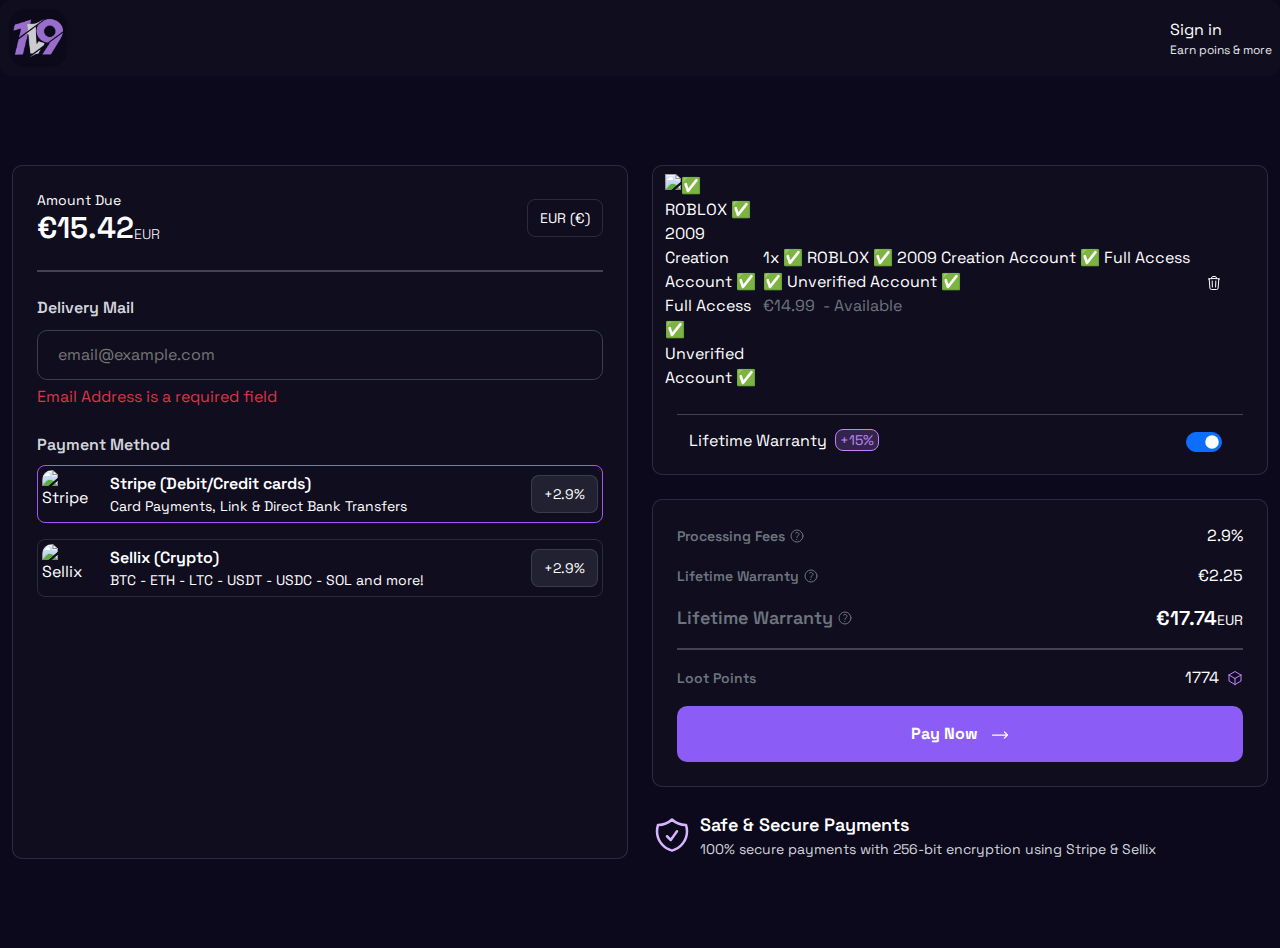
==== commit 61b97c4a: "fix bug" ====
--- a/checkout.html
+++ b/checkout.html
@@ -13,13 +13,24 @@
     <script src="https://cdnjs.cloudflare.com/ajax/libs/iconify/2.0.0/iconify.min.js"
         integrity="sha512-lYMiwcB608+RcqJmP93CMe7b4i9G9QK1RbixsNu4PzMRJMsqr/bUrkXUuFzCNsRUo3IXNUr5hz98lINURv5CNA=="
         crossorigin="anonymous" referrerpolicy="no-referrer"></script>
-    <link rel="stylesheet" href="./styles/common.css" />
-    <link rel="stylesheet" href="./styles/checkout.css" />
-    <link rel="stylesheet" href="./styles/footer.css"/>
+    <link rel="stylesheet" href="./styles/style.css" />
 
 </head>
 
 <body>
+    <header class="header d-xl-block d-none">
+        <div class="bg-card">
+            <div class="header-logo d-lg-flex justify-content-between align-items-center p-2">
+                <a href="/" class="opacity-80 hover:opacity-100">
+                    <img width="60" height="60" alt="1v9.GG Logo" src="./images/logo.png">
+                </a>
+                <div>
+                    <a href="/" class="sign-in">Sign in</a>
+                    <p class="text-gray-200 text-xs">Earn poins & more</p>
+                </div>
+            </div>
+        </div>
+    </header>
     <div class="checkout-page container-page">
         <div class="row">
             <div class="col-lg col-12 box box1 custom-gap d-flex">
@@ -108,8 +119,8 @@
                             </div>
                         </div>
                         <div class="col-1">
-                            <svg xmlns="http://www.w3.org/2000/svg" fill="none" viewBox="0 0 24 24"
-                                stroke-width="1.5" stroke="currentColor" aria-hidden="true" data-slot="icon"
+                            <svg xmlns="http://www.w3.org/2000/svg" fill="none" viewBox="0 0 24 24" stroke-width="1.5"
+                                stroke="currentColor" aria-hidden="true" data-slot="icon"
                                 class="w-4 hover:text-red-500 cursor-pointer">
                                 <path stroke-linecap="round" stroke-linejoin="round"
                                     d="m14.74 9-.346 9m-4.788 0L9.26 9m9.968-3.21c.342.052.682.107 1.022.166m-1.022-.165L18.16 19.673a2.25 2.25 0 0 1-2.244 2.077H8.084a2.25 2.25 0 0 1-2.244-2.077L4.772 5.79m14.456 0a48.108 48.108 0 0 0-3.478-.397m-12 .562c.34-.059.68-.114 1.022-.165m0 0a48.11 48.11 0 0 1 3.478-.397m7.5 0v-.916c0-1.18-.91-2.164-2.09-2.201a51.964 51.964 0 0 0-3.32 0c-1.18.037-2.09 1.022-2.09 2.201v.916m7.5 0a48.667 48.667 0 0 0-7.5 0">
@@ -123,8 +134,8 @@
                             <div class="box-sale">+15%</div>
                         </div>
                         <div class="form-check form-switch">
-                            <input class="form-check-input" type="checkbox" role="switch"
-                                id="flexSwitchCheckChecked" checked />
+                            <input class="form-check-input" type="checkbox" role="switch" id="flexSwitchCheckChecked"
+                                checked />
                             <label class="form-check-label" for="flexSwitchCheckChecked"></label>
                         </div>
                     </div>
@@ -133,8 +144,8 @@
                     <div class="d-flex justify-content-between mb-3">
                         <p class="d-flex gap-1 align-items-center text-sm text-secondary font-semibold">
                             Processing Fees
-                            <svg xmlns="http://www.w3.org/2000/svg" fill="none" viewBox="0 0 24 24"
-                                stroke-width="1.5" stroke="currentColor" aria-hidden="true" data-slot="icon"
+                            <svg xmlns="http://www.w3.org/2000/svg" fill="none" viewBox="0 0 24 24" stroke-width="1.5"
+                                stroke="currentColor" aria-hidden="true" data-slot="icon"
                                 class="w-4 h-4 text-gray-500 hover:text-purple-400 v-popper--has-tooltip">
                                 <path stroke-linecap="round" stroke-linejoin="round"
                                     d="M9.879 7.519c1.171-1.025 3.071-1.025 4.242 0 1.172 1.025 1.172 2.687 0 3.712-.203.179-.43.326-.67.442-.745.361-1.45.999-1.45 1.827v.75M21 12a9 9 0 1 1-18 0 9 9 0 0 1 18 0Zm-9 5.25h.008v.008H12v-.008Z">
@@ -146,8 +157,8 @@
                     <div class="d-flex justify-content-between mb-3">
                         <p class="d-flex gap-1 align-items-center text-sm text-secondary font-semibold">
                             Lifetime Warranty
-                            <svg xmlns="http://www.w3.org/2000/svg" fill="none" viewBox="0 0 24 24"
-                                stroke-width="1.5" stroke="currentColor" aria-hidden="true" data-slot="icon"
+                            <svg xmlns="http://www.w3.org/2000/svg" fill="none" viewBox="0 0 24 24" stroke-width="1.5"
+                                stroke="currentColor" aria-hidden="true" data-slot="icon"
                                 class="w-4 h-4 text-gray-500 hover:text-purple-400 v-popper--has-tooltip">
                                 <path stroke-linecap="round" stroke-linejoin="round"
                                     d="M9.879 7.519c1.171-1.025 3.071-1.025 4.242 0 1.172 1.025 1.172 2.687 0 3.712-.203.179-.43.326-.67.442-.745.361-1.45.999-1.45 1.827v.75M21 12a9 9 0 1 1-18 0 9 9 0 0 1 18 0Zm-9 5.25h.008v.008H12v-.008Z">
@@ -159,8 +170,8 @@
                     <div class="d-flex justify-content-between mb-3">
                         <p class="d-flex gap-1 align-items-center text-lg text-secondary font-semibold">
                             Lifetime Warranty
-                            <svg xmlns="http://www.w3.org/2000/svg" fill="none" viewBox="0 0 24 24"
-                                stroke-width="1.5" stroke="currentColor" aria-hidden="true" data-slot="icon"
+                            <svg xmlns="http://www.w3.org/2000/svg" fill="none" viewBox="0 0 24 24" stroke-width="1.5"
+                                stroke="currentColor" aria-hidden="true" data-slot="icon"
                                 class="w-4 h-4 text-gray-500 hover:text-purple-400 v-popper--has-tooltip">
                                 <path stroke-linecap="round" stroke-linejoin="round"
                                     d="M9.879 7.519c1.171-1.025 3.071-1.025 4.242 0 1.172 1.025 1.172 2.687 0 3.712-.203.179-.43.326-.67.442-.745.361-1.45.999-1.45 1.827v.75M21 12a9 9 0 1 1-18 0 9 9 0 0 1 18 0Zm-9 5.25h.008v.008H12v-.008Z">
@@ -179,8 +190,8 @@
                         </p>
                         <p class="d-flex align-items-center gap-2">
                             1774
-                            <svg xmlns="http://www.w3.org/2000/svg" fill="none" viewBox="0 0 24 24"
-                                stroke-width="1.5" stroke="currentColor" aria-hidden="true" data-slot="icon"
+                            <svg xmlns="http://www.w3.org/2000/svg" fill="none" viewBox="0 0 24 24" stroke-width="1.5"
+                                stroke="currentColor" aria-hidden="true" data-slot="icon"
                                 class="w-4 h-4 text-purple-400">
                                 <path stroke-linecap="round" stroke-linejoin="round"
                                     d="m21 7.5-9-5.25L3 7.5m18 0-9 5.25m9-5.25v9l-9 5.25M3 7.5l9 5.25M3 7.5v9l9 5.25m0-9v9">
@@ -191,7 +202,7 @@
                     <div>
                         <button class="btn button-pay w-100 d-flex gap-3 justify-content-center align-items-center"
                             type="button">
-                            Pay Now
+                            <span>Pay Now</span>
                             <span><svg xmlns="http://www.w3.org/2000/svg" fill="none" viewBox="0 0 24 24"
                                     stroke-width="1.5" stroke="currentColor" aria-hidden="true" data-slot="icon"
                                     class="w-5 wobble">
@@ -204,8 +215,8 @@
                 <div class="boder-box">
                     <div class="d-flex align-items-center gap-2">
                         <div>
-                            <svg xmlns="http://www.w3.org/2000/svg" fill="none" viewBox="0 0 24 24"
-                                stroke-width="1.5" stroke="currentColor" aria-hidden="true" data-slot="icon"
+                            <svg xmlns="http://www.w3.org/2000/svg" fill="none" viewBox="0 0 24 24" stroke-width="1.5"
+                                stroke="currentColor" aria-hidden="true" data-slot="icon"
                                 class="w-10 h-10 text-purple-300">
                                 <path stroke-linecap="round" stroke-linejoin="round"
                                     d="M9 12.75 11.25 15 15 9.75m-3-7.036A11.959 11.959 0 0 1 3.598 6 11.99 11.99 0 0 0 3 9.749c0 5.592 3.824 10.29 9 11.623 5.176-1.332 9-6.03 9-11.622 0-1.31-.21-2.571-.598-3.751h-.152c-3.196 0-6.1-1.248-8.25-3.285Z">
--- a/styles/style.css
+++ b/styles/style.css
@@ -0,0 +1,5 @@
+@import "common.css";
+@import "home.css";
+@import "checkout.css";
+@import "footer.css";
+@import "header.css";
